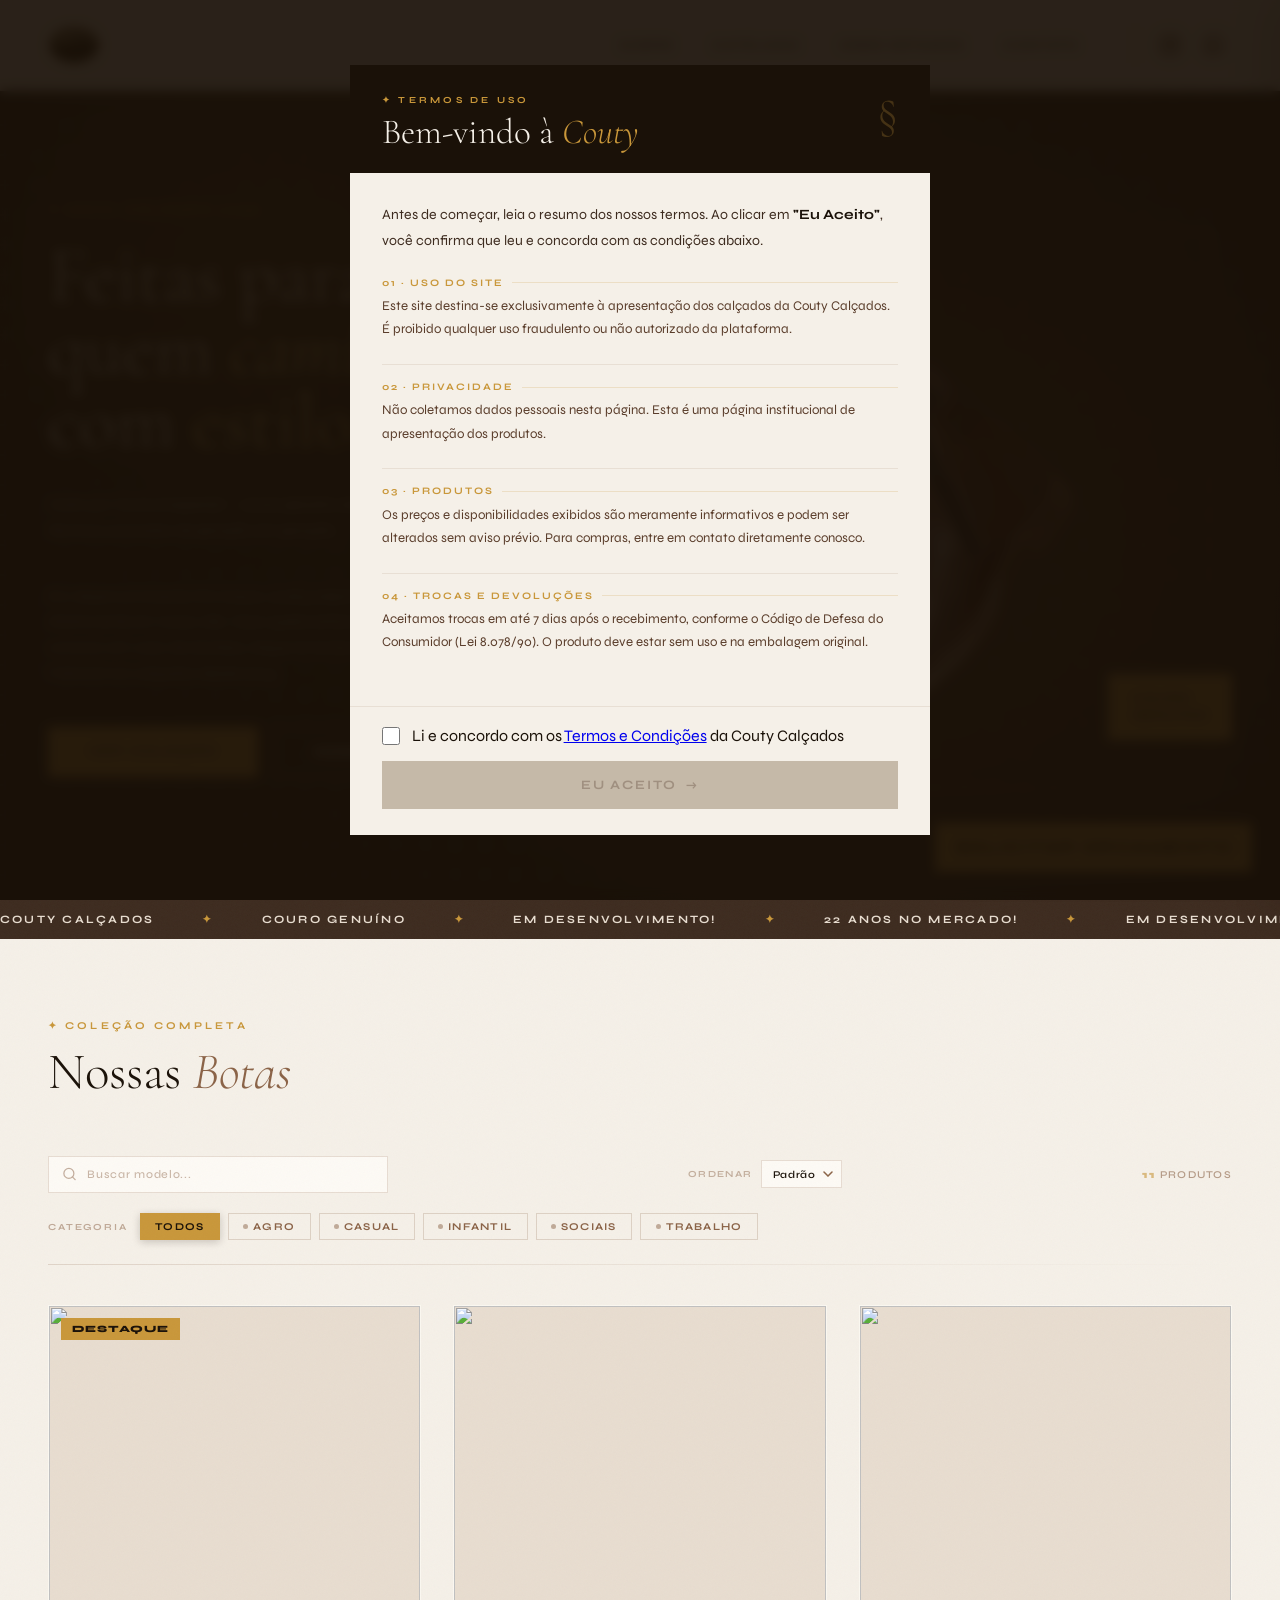
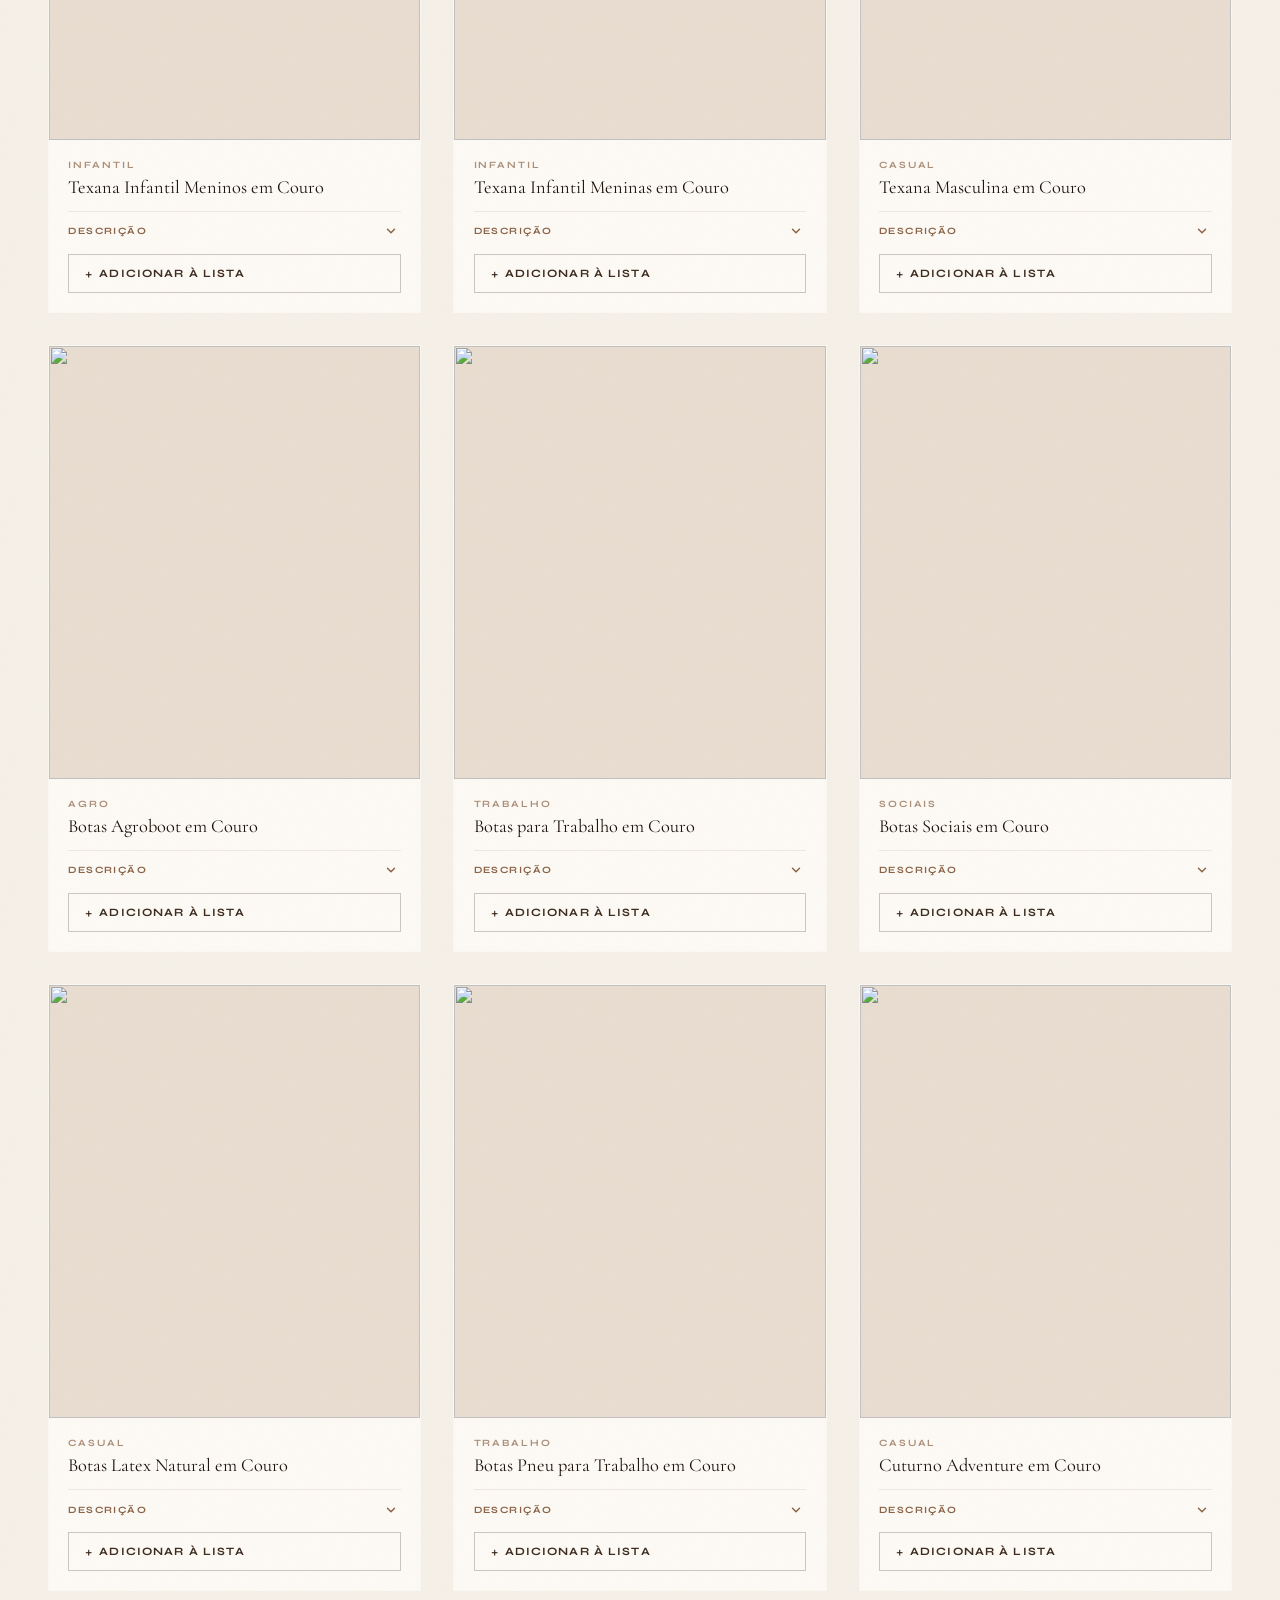
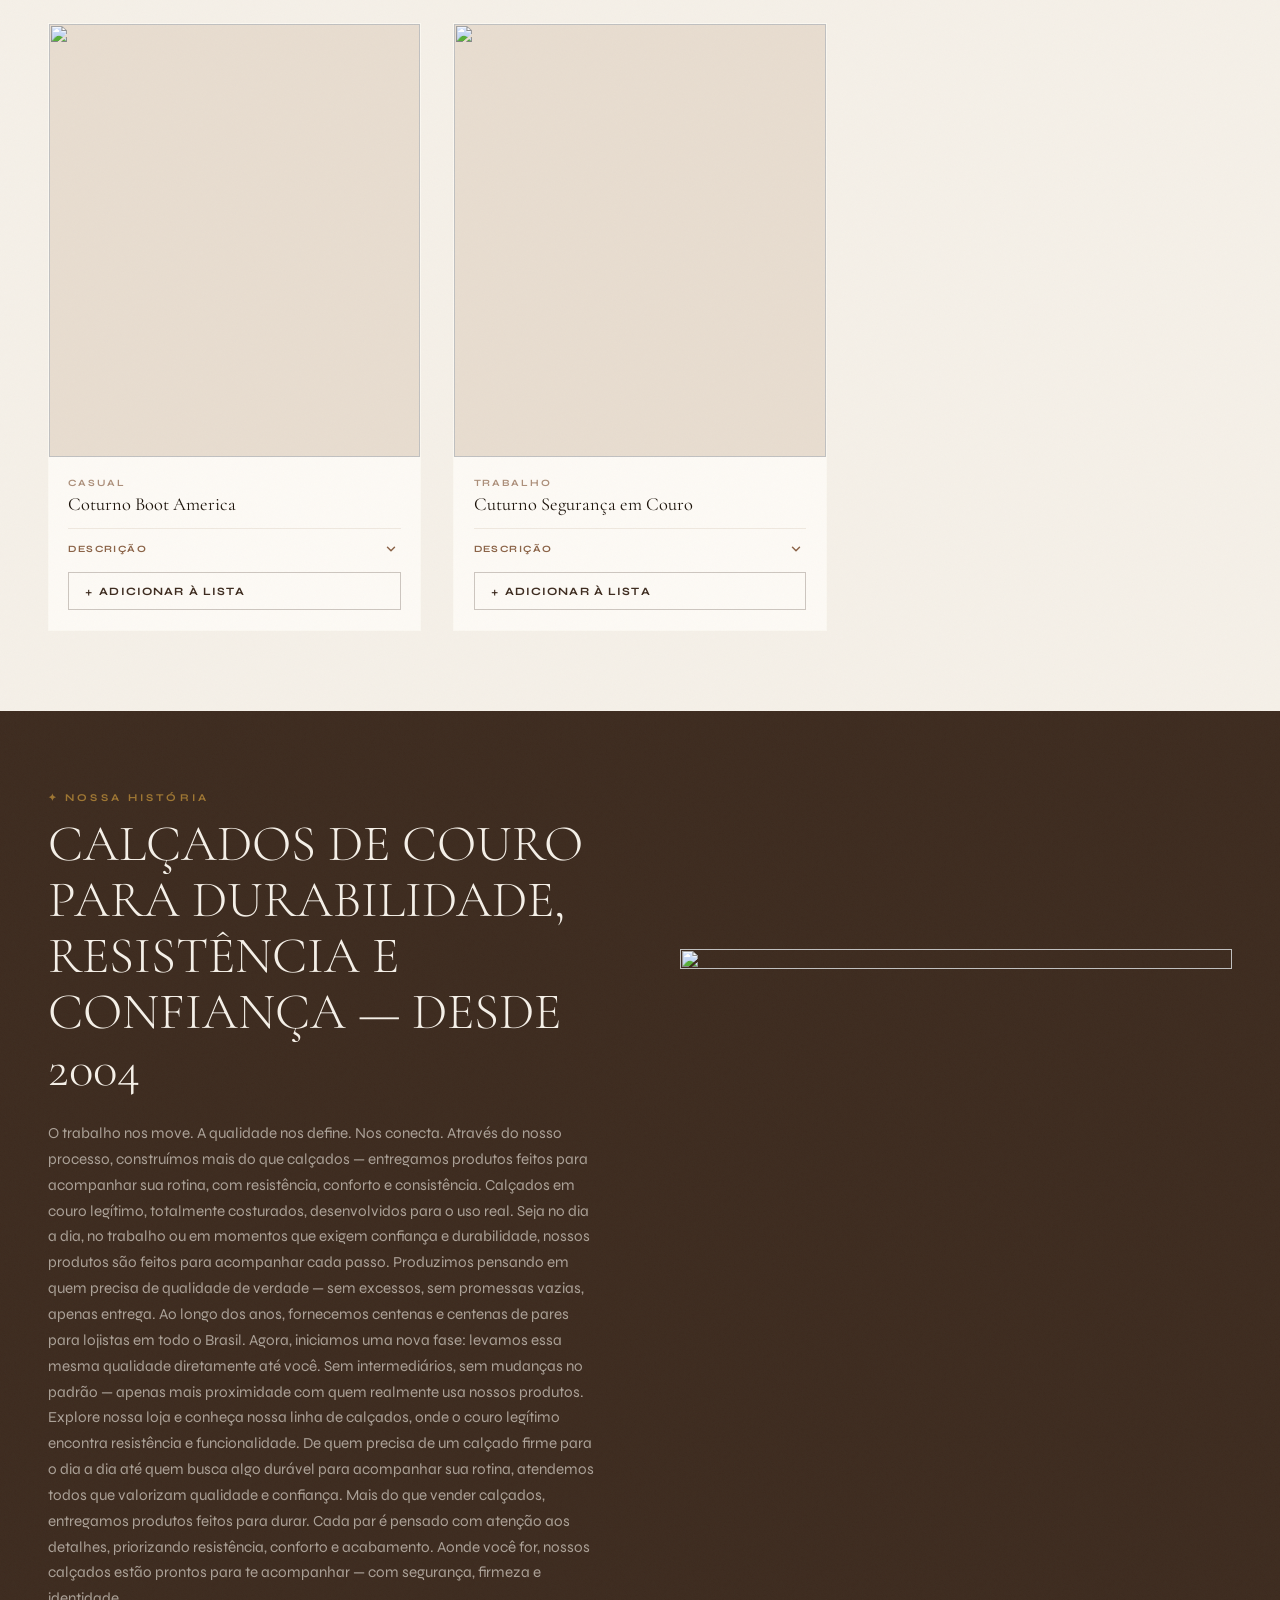
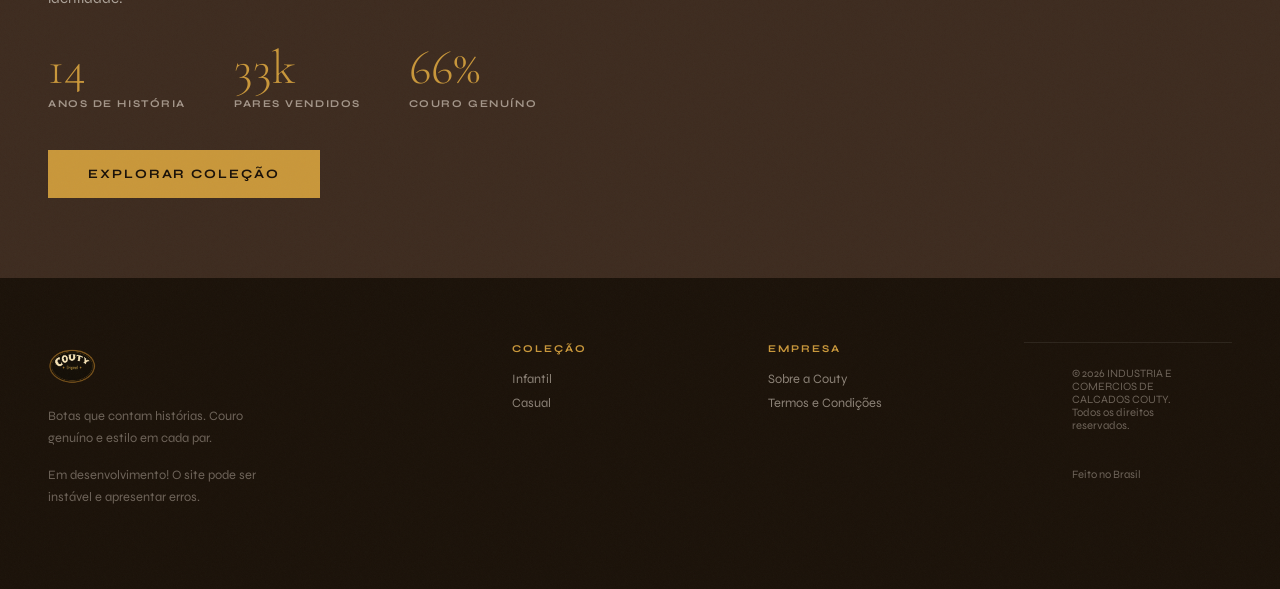
==== index.html @ 71e890f1 "Add files via upload" ====
<!DOCTYPE html>
<html lang="pt-BR">
<head>
  <meta charset="UTF-8">
  <meta name="viewport" content="width=device-width, initial-scale=1.0">
  <title>Couty — Botinas Brasileiras | Página Oficial</title>
  <meta name="description" content="Botas brasileiras de couro genuíno. Infantil, Casual e mais. Envio para todo o Brasil. Qualidade premium, estilo autêntico.">
  <meta name="keywords" content="botas, botas brasileiras, couro genuíno, botas infantil, botas casual, calçados, Couty">
  <meta name="author" content="Couty">
  <meta name="robots" content="index, follow">
  <link rel="canonical" href="https://couty.github.io/">
  <link rel="icon" type="image/png" href="icon-Photoroom.png">
  <link rel="shortcut icon" href="icon-Photoroom.png">
  <link rel="apple-touch-icon" href="icon-Photoroom.png">
  <!-- Open Graph -->
  <meta property="og:type" content="website">
  <meta property="og:title" content="Couty — Botas Brasileiras | Página Oficial">
  <meta property="og:description" content="Botas brasileiras de couro genuíno. Qualidade premium, estilo autêntico.">
  <meta property="og:url" content="https://couty.github.io/">
  <meta property="og:site_name" content="Couty">
  
  <!-- Twitter Card -->
  <meta name="twitter:card" content="summary_large_image">
  <meta name="twitter:title" content="Couty — Botas Brasileiras">
  
  <!-- Favicon -->
  <link rel="icon" type="image/x-icon" href="icon-Photoroom.png">
  <link rel="preconnect" href="https://fonts.googleapis.com">
  <link rel="preconnect" href="https://fonts.gstatic.com" crossorigin>
  <link href="https://fonts.googleapis.com/css2?family=Cormorant+Garamond:ital,wght@0,300;0,400;0,600;1,300;1,400&family=Syne:wght@400;600;700;800&display=swap" rel="stylesheet">
  <link rel="stylesheet" href="filtro.css">
  <link rel="stylesheet" href="antigravity.css">
  <style>
:root {
  --cream: #F5F0E8; --sand: #E8DDD0; --brown: #8B6347;
  --dark-brown: #3D2B1F; --near-black: #1A1108;
  --gold: #C9973A; --rust: #A0522D; --white: #FDFAF5;
  --shadow: rgba(61,43,31,0.15);
}
*, *::before, *::after { box-sizing: border-box; margin: 0; padding: 0; }
html { scroll-behavior: smooth; }
body { font-family: 'Syne', sans-serif; background: var(--cream); color: var(--near-black); overflow-x: hidden; }

/* LOADER */
#loader { position: fixed; inset: 0; background: var(--near-black); display: flex; align-items: center; justify-content: center; z-index: 9999; transition: opacity 0.6s ease; }
.logo-load { font-family: 'Cormorant Garamond', serif; font-size: 4rem; font-weight: 300; color: var(--cream); letter-spacing: 0.3em; animation: pulseLoad 1.5s ease-in-out infinite; }
@keyframes pulseLoad { 0%,100%{opacity:.3} 50%{opacity:1} }
#loader.hidden { opacity: 0; pointer-events: none; }

/* NAV */
nav { position: fixed; top: 0; left: 0; right: 0; z-index: 100; display: flex; align-items: center; justify-content: space-between; padding: 1.2rem 3rem; background: rgba(245,240,232,0.95); backdrop-filter: blur(12px); border-bottom: 1px solid rgba(139,99,71,0.15); transition: all 0.3s; }
nav.scrolled { padding: 0.8rem 3rem; box-shadow: 0 2px 20px var(--shadow); }
.nav-logo-img { height: 52px; width: auto; display: block; object-fit: contain; }
.nav-links { display: flex; gap: 2.5rem; align-items: center; }
.nav-links a { font-size: 0.75rem; font-weight: 600; letter-spacing: 0.15em; text-transform: uppercase; color: var(--dark-brown); text-decoration: none; transition: color 0.2s; }
.nav-links a:hover { color: var(--gold); }
.nav-social { display: flex; align-items: center; gap: 0.5rem; margin-left: 1rem; padding-left: 1rem; border-left: 1px solid rgba(139,99,71,0.2); }
.nav-social > a { color: var(--dark-brown); transition: color 0.2s, transform 0.2s; display: flex; align-items: center; justify-content: center; width: 36px; height: 36px; border-radius: 50%; background: rgba(139,99,71,0.08); }
.nav-social > a:hover { color: var(--gold); transform: translateY(-2px); background: rgba(201,151,58,0.15); }
.nav-social svg { width: 18px; height: 18px; fill: currentColor; }
.nav-toggle { display: none; }

/* HERO */
#hero { min-height: 100vh; display: flex; align-items: center; background: var(--near-black); position: relative; overflow: hidden; padding-top: 80px; }
.hero-bg { position: absolute; inset: 0; background: radial-gradient(ellipse 60% 70% at 70% 60%, rgba(139,99,71,0.3) 0%, transparent 70%), radial-gradient(ellipse 40% 50% at 20% 30%, rgba(201,151,58,0.15) 0%, transparent 60%); }
.hero-texture { position: absolute; inset: 0; opacity: 0.04; background-image: url("data:image/svg+xml,%3Csvg width='60' height='60' viewBox='0 0 60 60' xmlns='http://www.w3.org/2000/svg'%3E%3Cg fill='%23ffffff' fill-opacity='1'%3E%3Cpath d='M36 34v-4h-2v4h-4v2h4v4h2v-4h4v-2h-4zm0-30V0h-2v4h-4v2h4v4h2V6h4V4h-4zM6 34v-4H4v4H0v2h4v4h2v-4h4v-2H6zM6 4V0H4v4H0v2h4v4h2V6h4V4H6z'/%3E%3C/g%3E%3C/svg%3E"); }
.hero-content { position: relative; z-index: 1; max-width: 1400px; margin: 0 auto; padding: 0 3rem; display: grid; grid-template-columns: 1fr 1fr; gap: 4rem; align-items: center; width: 100%; }
.hero-tag { font-size: 0.7rem; font-weight: 700; letter-spacing: 0.3em; text-transform: uppercase; color: var(--gold); margin-bottom: 1.5rem; display: block; }
.hero-h1 { font-family: 'Cormorant Garamond', serif; font-size: clamp(3.5rem, 6vw, 7rem); font-weight: 300; line-height: 0.95; color: var(--cream); margin-bottom: 1.5rem; }
.hero-h1 em { font-style: italic; color: var(--gold); }
.hero-desc { font-size: 0.95rem; line-height: 1.7; color: rgba(245,240,232,0.6); max-width: 420px; margin-bottom: 2.5rem; }
.hero-btns { display: flex; gap: 1rem; flex-wrap: wrap; }
.btn-primary { background: var(--gold); color: var(--near-black); border: none; cursor: pointer; font-family: 'Syne', sans-serif; font-size: 0.8rem; font-weight: 700; letter-spacing: 0.15em; text-transform: uppercase; padding: 1rem 2.5rem; transition: all 0.3s; text-decoration: none; display: inline-block; }
.btn-primary:hover { background: var(--cream); transform: translateY(-2px); }
.btn-outline { background: transparent; color: var(--cream); border: 1px solid rgba(245,240,232,0.3); cursor: pointer; font-family: 'Syne', sans-serif; font-size: 0.8rem; font-weight: 700; letter-spacing: 0.15em; text-transform: uppercase; padding: 1rem 2.5rem; transition: all 0.3s; text-decoration: none; display: inline-block; }
.btn-outline:hover { border-color: var(--gold); color: var(--gold); }
.hero-visual { display: flex; justify-content: center; }
.hero-img-frame { position: relative; width: 480px; height: 560px; }
.hero-img-frame::before { content: ''; position: absolute; top: 20px; right: -20px; bottom: -20px; left: 20px; border: 1px solid rgba(201,151,58,0.3); }
.hero-img-frame img { width: 100%; height: 100%; object-fit: cover; position: relative; z-index: 1; }
.hero-badge { position: absolute; bottom: 30px; right: -40px; z-index: 2; background: var(--gold); padding: 1rem 1.5rem; font-size: 0.75rem; font-weight: 700; letter-spacing: 0.1em; color: var(--near-black); text-transform: uppercase; line-height: 1.4; }

/* MARQUEE */
.marquee-wrap { background: var(--dark-brown); padding: 0.8rem 0; overflow: hidden; }
.marquee-track { display: flex; gap: 3rem; animation: marquee 25s linear infinite; white-space: nowrap; }
.marquee-track span { font-size: 0.7rem; font-weight: 700; letter-spacing: 0.2em; text-transform: uppercase; color: var(--sand); flex-shrink: 0; }
.marquee-track span.dot { color: var(--gold); }
@keyframes marquee { 0%{transform:translateX(0)} 100%{transform:translateX(-50%)} }

/* PRODUTOS */
#produtos { padding: 5rem 0; }
.container { max-width: 1400px; margin: 0 auto; padding: 0 3rem; }
.section-header { margin-bottom: 3.5rem; }
.section-tag { font-size: 0.65rem; font-weight: 700; letter-spacing: 0.3em; text-transform: uppercase; color: var(--gold); margin-bottom: 0.75rem; display: block; }
.section-title { font-family: 'Cormorant Garamond', serif; font-size: clamp(2rem, 4vw, 3.5rem); font-weight: 300; line-height: 1.1; color: var(--near-black); }
.section-title em { font-style: italic; color: var(--brown); }
.product-grid { display: grid; grid-template-columns: repeat(auto-fill, minmax(280px, 1fr)); gap: 2rem; }
.product-card { background: var(--white); overflow: hidden; }
.card-img { aspect-ratio: 3/3.5; overflow: hidden; background: var(--sand); position: relative; }
.card-img img { width: 100%; height: 100%; object-fit: cover; object-position: center; transition: transform 0.5s; display: block; }
.product-card:hover .card-img img { transform: scale(1.05); }
.card-badge { position: absolute; top: 12px; left: 12px; background: var(--gold); color: var(--near-black); font-size: 0.6rem; font-weight: 800; letter-spacing: 0.1em; text-transform: uppercase; padding: 0.3rem 0.7rem; z-index: 1; }
.card-body { padding: 1.2rem; }
.card-category { font-size: 0.6rem; font-weight: 700; letter-spacing: 0.2em; text-transform: uppercase; color: var(--brown); opacity: 0.7; margin-bottom: 0.3rem; }
.card-name { font-family: 'Cormorant Garamond', serif; font-size: 1.15rem; font-weight: 400; line-height: 1.2; color: var(--near-black); margin-bottom: 0.8rem; }
.card-price { display: flex; align-items: baseline; gap: 0.7rem; }
.price-now { font-size: 1.3rem; font-weight: 700; color: var(--near-black); }
.price-old { font-size: 0.85rem; color: var(--brown); opacity: 0.5; text-decoration: line-through; }
.card-toggle { display: flex; align-items: center; justify-content: space-between; cursor: pointer; padding: 0.6rem 0 0; border-top: 1px solid rgba(139,99,71,0.12); margin-top: 0.6rem; user-select: none; }
.card-toggle-label { font-size: 0.6rem; font-weight: 700; letter-spacing: 0.15em; text-transform: uppercase; color: var(--brown); }
.card-toggle-arrow { width: 20px; height: 20px; display: flex; align-items: center; justify-content: center; color: var(--brown); transition: transform 0.3s ease; flex-shrink: 0; }
.card-toggle-arrow svg { width: 14px; height: 14px; }
.card-desc { max-height: 0; overflow: hidden; transition: max-height 0.35s ease, opacity 0.3s ease, padding 0.3s ease; opacity: 0; padding-top: 0; }
.card-desc.open { max-height: 200px; opacity: 1; padding-top: 0.7rem; }
.card-desc p { font-size: 0.78rem; color: var(--near-black); opacity: 0.72; line-height: 1.6; margin: 0; }
.card-toggle.active .card-toggle-arrow { transform: rotate(180deg); }

/* BANNER / SOBRE */
.banner-section { background: var(--dark-brown); padding: 5rem 0; }
.banner-inner { max-width: 1400px; margin: 0 auto; padding: 0 3rem; display: grid; grid-template-columns: 1fr 1fr; gap: 5rem; align-items: center; }
.banner-title { font-family: 'Cormorant Garamond', serif; font-size: clamp(2.5rem,4vw,4rem); font-weight: 300; color: var(--cream); line-height: 1.1; margin-bottom: 1.5rem; }
.banner-title em { font-style: italic; color: var(--gold); }
.banner-desc { color: rgba(245,240,232,0.6); line-height: 1.7; margin-bottom: 2rem; font-size: 0.95rem; }
.banner-stats { display: flex; gap: 3rem; margin-bottom: 2.5rem; }
.stat-num { font-family: 'Cormorant Garamond', serif; font-size: 3rem; font-weight: 300; color: var(--gold); line-height: 1; }
.stat-label { font-size: 0.65rem; font-weight: 700; letter-spacing: 0.15em; text-transform: uppercase; color: var(--sand); opacity: 0.6; margin-top: 0.3rem; }
.banner-image img { width: 100%; aspect-ratio: 4/5; object-fit: cover; }

/* FOOTER */
footer { background: var(--near-black); color: var(--sand); padding: 4rem 0 2rem; }
.footer-grid { display: grid; grid-template-columns: 2fr 1fr 1fr 1fr; gap: 3rem; margin-bottom: 3rem; max-width: 1400px; margin-left: auto; margin-right: auto; padding: 0 3rem; }
.footer-logo-img { height: 48px; width: auto; display: block; object-fit: contain; filter: none; opacity: 1; }
.footer-desc { font-size: 0.8rem; line-height: 1.7; color: rgba(232,221,208,0.4); margin-top: 1rem; max-width: 240px; }
.footer-heading { font-size: 0.65rem; font-weight: 700; letter-spacing: 0.2em; text-transform: uppercase; color: var(--gold); margin-bottom: 1rem; }
footer a { display: block; font-size: 0.8rem; color: rgba(232,221,208,0.55); text-decoration: none; margin-bottom: 0.5rem; transition: color 0.2s; }
footer a:hover { color: var(--cream); }

/* ========== RESPONSIVO ========== */
@media (max-width: 1024px) {
  .hero-content { grid-template-columns: 1fr; gap: 3rem; text-align: center; padding: 0 1.5rem; }
  .hero-text { order: 2; }
  .hero-visual { order: 1; }
  .hero-img-frame { width: 100%; max-width: 400px; height: auto; aspect-ratio: 6/7; margin: 0 auto; }
  .hero-h1 { font-size: clamp(2.5rem, 5vw, 4rem); }
  .hero-desc { margin: 0 auto 2rem; }
  .hero-btns { justify-content: center; }
  .hero-badge { right: 10px; bottom: 10px; padding: 0.8rem 1rem; font-size: 0.65rem; }
  .banner-inner { grid-template-columns: 1fr; gap: 3rem; text-align: center; }
  .banner-stats { justify-content: center; }
  .footer-grid { grid-template-columns: 1fr 1fr; gap: 2rem; }
}

@media (max-width: 768px) {
  nav { padding: 0.8rem 1.2rem; }
  nav.scrolled { padding: 0.6rem 1.2rem; }
  /* Nav-links vira dropdown abaixo do nav */
  .nav-links {
    position: absolute;
    top: 100%;
    left: 0;
    right: 0;
    background: rgba(245,240,232,0.98);
    backdrop-filter: blur(12px);
    display: flex;
    flex-direction: column;
    padding: 0 1.5rem 1.5rem;
    gap: 0;
    z-index: 999;
    opacity: 0;
    pointer-events: none;
    transform: translateY(-10px);
    transition: opacity 0.3s ease, transform 0.3s ease;
    box-shadow: 0 8px 24px rgba(26,17,8,0.12);
    border-top: 1px solid rgba(139,99,71,0.1);
  }
  .nav-links.active {
    opacity: 1;
    pointer-events: all;
    transform: translateY(0);
  }
  .nav-links a {
    display: block;
    padding: 1rem 0;
    font-size: 0.85rem;
    font-weight: 700;
    letter-spacing: 0.15em;
    color: var(--dark-brown);
    border-bottom: 1px solid rgba(139,99,71,0.08);
    transition: color 0.2s, padding-left 0.2s;
  }
  .nav-links a:last-of-type {
    border-bottom: none;
  }
  .nav-links a:hover {
    color: var(--gold);
    padding-left: 8px;
  }
  .nav-social {
    display: flex;
    margin: 0.8rem 0 0;
    padding: 1rem 0 0;
    border-top: 1px solid rgba(139,99,71,0.1);
    gap: 0.8rem;
  }
  .nav-social > a {
    width: 44px;
    height: 44px;
    background: rgba(139,99,71,0.08);
  }
  .nav-social svg { width: 20px; height: 20px; }
  /* Hamburger */
  .nav-toggle {
    display: flex;
    flex-direction: column;
    justify-content: center;
    align-items: center;
    gap: 5px;
    width: 40px;
    height: 40px;
    cursor: pointer;
    background: none;
    border: none;
    z-index: 1000;
    position: relative;
    padding: 8px;
    flex-shrink: 0;
  }
  .nav-toggle span {
    display: block;
    width: 24px;
    height: 2px;
    background: var(--dark-brown);
    border-radius: 2px;
    transition: all 0.3s ease;
    transform-origin: center;
  }
  .nav-toggle.active span:nth-child(1) {
    transform: rotate(45deg) translate(5px, 5px);
  }
  .nav-toggle.active span:nth-child(2) {
    opacity: 0;
    transform: scaleX(0);
  }
  .nav-toggle.active span:nth-child(3) {
    transform: rotate(-45deg) translate(5px, -5px);
  }
  .container, .banner-inner, .footer-grid { padding: 0 1.5rem; }
  .section-title { font-size: 2rem; }
  .product-grid { grid-template-columns: repeat(auto-fill, minmax(160px, 1fr)); gap: 1rem; }
  .card-body { padding: 1rem; }
  .card-name { font-size: 1rem; }
  .price-now { font-size: 1.1rem; }
  .banner-stats { gap: 1.5rem; }
  .stat-num { font-size: 2rem; }
}

@media (max-width: 480px) {
  .hero-h1 { font-size: 2rem; }
  .hero-tag { font-size: 0.6rem; }
  .btn-primary, .btn-outline { padding: 0.8rem 1.5rem; font-size: 0.7rem; }
  .marquee-track span { font-size: 0.6rem; }
  #produtos, .banner-section { padding: 3rem 0; }
  .section-header { margin-bottom: 2rem; }
  .footer-grid { grid-template-columns: 1fr; text-align: center; }
  .footer-desc { margin: 1rem auto; }
  .nav-social { display: flex !important; }
  .nav-social > a { opacity: 1; visibility: visible; }
}
.footer-bottom { max-width: 1400px; margin: 0 auto; padding: 1.5rem 3rem 0; border-top: 1px solid rgba(255,255,255,0.08); display: flex; justify-content: space-between; font-size: 0.7rem; color: rgba(232,221,208,0.4); flex-wrap: wrap; gap: 0.5rem; }

/* TERMOS MODAL */
#termsOverlay { position: fixed; inset: 0; z-index: 10000; background: rgba(26,17,8,0.92); backdrop-filter: blur(6px); display: flex; align-items: center; justify-content: center; padding: 1rem; opacity: 0; transition: opacity 0.5s ease; pointer-events: none; }
#termsOverlay.visible { opacity: 1; pointer-events: all; }
#termsModal { background: #F5F0E8; max-width: 580px; width: 100%; max-height: 88vh; display: flex; flex-direction: column; transform: translateY(20px) scale(0.98); transition: transform 0.45s cubic-bezier(0.16,1,0.3,1); overflow: hidden; }
#termsOverlay.visible #termsModal { transform: translateY(0) scale(1); }
.tm-header { background: #1A1108; padding: 1.8rem 2rem 1.5rem; position: relative; flex-shrink: 0; }
.tm-tag { font-size: 0.58rem; font-weight: 700; letter-spacing: 0.35em; text-transform: uppercase; color: #C9973A; margin-bottom: 0.5rem; display: block; }
.tm-title { font-family: 'Cormorant Garamond', serif; font-size: clamp(1.6rem, 4vw, 2.2rem); font-weight: 300; color: #F5F0E8; line-height: 1; }
.tm-title em { font-style: italic; color: #C9973A; }
.tm-ornament { position: absolute; top: 1.5rem; right: 2rem; font-family: 'Cormorant Garamond', serif; font-size: 3rem; font-weight: 300; color: rgba(201,151,58,0.25); line-height: 1; pointer-events: none; }
.tm-body { overflow-y: auto; padding: 1.8rem 2rem; flex: 1; scrollbar-width: thin; scrollbar-color: #C9973A #E8DDD0; }
.tm-body::-webkit-scrollbar { width: 4px; }
.tm-body::-webkit-scrollbar-track { background: #E8DDD0; }
.tm-body::-webkit-scrollbar-thumb { background: #C9973A; }
.tm-intro { font-size: 0.88rem; line-height: 1.8; color: #3D2B1F; margin-bottom: 1.5rem; }
.tm-intro strong { color: #1A1108; }
.tm-section { margin-bottom: 1.4rem; }
.tm-section-title { font-size: 0.62rem; font-weight: 700; letter-spacing: 0.2em; text-transform: uppercase; color: #C9973A; margin-bottom: 0.4rem; display: flex; align-items: center; gap: 0.5rem; }
.tm-section-title::after { content: ''; flex: 1; height: 1px; background: rgba(201,151,58,0.2); }
.tm-section p { font-size: 0.83rem; line-height: 1.75; color: #5a3d2b; }
.tm-divider { border: none; border-top: 1px solid rgba(139,99,71,0.12); margin: 1rem 0; }
.tm-footer { padding: 1.2rem 2rem 1.6rem; background: #F5F0E8; border-top: 1px solid rgba(139,99,71,0.12); flex-shrink: 0; }
.tm-checkbox-row { display: flex; align-items: flex-start; gap: 0.75rem; margin-bottom: 1rem; cursor: pointer; }
.tm-checkbox-row input[type="checkbox"] { width: 1.1rem; height: 1.1rem; margin-top: 0.1rem; accent-color: #C9973A; cursor: pointer; flex-shrink: 0; }
.tm-checkbox-row label { font-size: 0.8rem; line-height: 1.6; color: #3D2B1F; cursor: pointer; }
.tm-checkbox-row label a { color: #C9973A; font-weight: 600; text-decoration: none; }
.tm-checkbox-row label a:hover { text-decoration: underline; }
#btnAccept { width: 100%; padding: 1rem; background: #1A1108; color: #F5F0E8; border: none; cursor: pointer; font-family: 'Syne', sans-serif; font-size: 0.8rem; font-weight: 700; letter-spacing: 0.15em; text-transform: uppercase; transition: background 0.25s, transform 0.15s; display: flex; align-items: center; justify-content: center; gap: 0.6rem; }
#btnAccept:hover:not(:disabled) { background: #C9973A; }
#btnAccept:active:not(:disabled) { transform: scale(0.99); }
#btnAccept:disabled { background: #c5b9a8; color: #a09080; cursor: not-allowed; }
.btn-arrow { transition: transform 0.2s; }
#btnAccept:hover:not(:disabled) .btn-arrow { transform: translateX(4px); }
.tm-read-link { display: block; text-align: center; margin-top: 0.75rem; font-size: 0.7rem; color: #8B6347; text-decoration: none; letter-spacing: 0.06em; transition: color 0.2s; }
.tm-read-link:hover { color: #C9973A; }

/* REVEAL */
.reveal { opacity: 0; transform: translateY(30px); transition: opacity 0.7s ease, transform 0.7s ease; }
.reveal.visible { opacity: 1; transform: translateY(0); }

/* RESPONSIVE */
@media (max-width: 768px) {
  nav { padding: 1rem 1.5rem; }
  .hero-content { grid-template-columns: 1fr; padding: 0 1.5rem; }
  .hero-visual { display: none; }
  .container { padding: 0 1.5rem; }
  .banner-inner { grid-template-columns: 1fr; padding: 0 1.5rem; }
  .banner-image { display: none; }
  .footer-grid { grid-template-columns: 1fr 1fr; padding: 0 1.5rem; }
  .footer-bottom { padding: 1.5rem 1.5rem 0; }
}
@media (max-width: 480px) {
  .footer-grid { grid-template-columns: 1fr; }
}
  </style>
</head>
<body class="ag-noise">

<div id="loader"><span class="logo-load">COUTY</span></div>

<!-- NAV -->
<nav id="navbar">
  <a href="/"><img src="icon-Photoroom.png" alt="Couty" class="nav-logo-img"></a>
  <!-- HAMBURGER MOBILE -->
  <button class="nav-toggle" id="navToggle" aria-label="Abrir menu" aria-expanded="false">
    <span></span>
    <span></span>
    <span></span>
  </button>
  <div class="nav-links">
    <a href="#sobre">Sobre</a>
    <a href="#produtos">Catálogo</a>
    <a href="historia.html">onde estamos</a>
    <a  href="contato.html">Contato</a>
    <div class="nav-social">
      <a href="https://www.instagram.com/coutycalcadosgxp/" target="_blank" aria-label="Instagram">
        <svg width="20" height="20" viewBox="0 0 24 24" fill="currentColor"><path d="M12 2.163c3.204 0 3.584.012 4.85.07 3.252.148 4.771 1.691 4.919 4.919.058 1.265.069 1.645.069 4.849 0 3.205-.012 3.584-.069 4.849-.149 3.225-1.664 4.771-4.919 4.919-1.266.058-1.644.07-4.85.07-3.204 0-3.584-.012-4.849-.07-3.26-.149-4.771-1.699-4.919-4.92-.058-1.265-.068-1.644-.068-4.849 0-3.204.013-3.583.068-4.849.149-3.227 1.664-4.771 4.919-4.919 1.266-.057 1.645-.069 4.849-.069zm0-2.163c-3.259 0-3.667.014-4.947.072-4.358.2-6.78 2.618-6.98 6.98-.059 1.281-.073 1.689-.073 4.948 0 3.259.014 3.668.072 4.948.2 4.358 2.618 6.78 6.98 6.98 1.281.058 1.689.072 4.948.072 3.259 0 3.668-.014 4.948-.072 4.354-.2 6.782-2.618 6.979-6.98.059-1.28.073-1.689.073-4.948 0-3.259-.014-3.667-.072-4.947-.196-4.354-2.617-6.78-6.979-6.98-1.281-.059-1.69-.073-4.949-.073zm0 5.838c-3.403 0-6.162 2.759-6.162 6.162s2.759 6.163 6.162 6.163 6.162-2.759 6.162-6.163c0-3.403-2.759-6.162-6.162-6.162zm0 10.162c-2.209 0-4-1.79-4-4 0-2.209 1.791-4 4-4s4 1.791 4 4c0 2.21-1.791 4-4 4zm6.406-11.845c-.796 0-1.441.645-1.441 1.44s.645 1.44 1.441 1.44c.795 0 1.439-.645 1.439-1.44s-.644-1.44-1.439-1.44z"/></svg>
      </a>
      <a href="https://wa.me/message/3S37XW2WO553N1" target="_blank" aria-label="WhatsApp">
        <svg width="20" height="20" viewBox="0 0 24 24" fill="currentColor"><path d="M17.472 14.382c-.297-.149-1.758-.867-2.03-.967-.273-.099-.471-.148-.669.15-.197.297-.767.966-.94 1.164-.173.199-.347.223-.644.075-.297-.15-1.255-.462-2.39-1.475-.883-.788-1.48-1.761-1.653-2.059-.173-.297-.018-.458.13-.606.134-.133.298-.347.446-.521.151-.172.2-.296.3-.492.099-.198.05-.371-.025-.52-.075-.149-.669-1.612-.916-2.207-.242-.579-.487-.5-.669-.51-.173-.008-.371-.01-.57-.01-.198 0-.52.074-.792.372-.272.297-1.04 1.016-1.04 2.479 0 1.462 1.065 2.875 1.213 3.074.149.198 2.096 3.2 5.077 4.487.709.306 1.262.489 1.694.625.712.227 1.36.195 1.871.118.571-.085 1.758-.719 2.006-1.413.248-.694.248-1.289.173-1.413-.074-.124-.232-.198-.57-.347m-5.421 7.403h-.004a9.87 9.87 0 01-5.031-1.378l-.361-.214-3.741.982.998-3.648-.235-.374a9.86 9.86 0 01-1.51-5.26c.001-5.45 4.436-9.884 9.888-9.884 2.64 0 5.122 1.03 6.988 2.898a9.825 9.825 0 012.893 6.994c-.003 5.45-4.437 9.884-9.885 9.884m8.413-18.297A11.815 11.815 0 0012.05 0C5.495 0 .16 5.335.157 11.892c0 2.096.547 4.142 1.588 5.945L.057 24l6.305-1.654a11.882 11.882 0 005.683 1.448h.005c6.554 0 11.89-5.335 11.893-11.893a11.821 11.821 0 00-3.48-8.413z"/></svg>
      </a>
    </div>
  </div>
</nav>

<!-- HERO -->
<section id="hero" class="ag-spotlight">
  <div class="hero-bg"></div>
  <div class="hero-texture"></div>
  <div class="hero-content">
    <div class="hero-text">
      <span class="hero-tag ag-reveal-left ag-delay-1">✦ Nova Coleção 2026</span>
      <h1 class="hero-h1 ag-reveal">Feitas para<br>quem <em class="ag-text-gradient">caminha</em><br>com <span data-ag-typewriter=["estilo.","força.","tradição.","elegância."] class="ag-text-gradient">estilo</span></h1>
       <p class="hero-desc ag-reveal ag-delay-2">Cada par Couty é especial — couro genuíno selecionado e técnicas passadas de geração em geração.</p>
       <p class="hero-desc ag-reveal ag-delay-3">Em desenvolvimento! Em breve, você poderá comprar diretamente em nosso site.
Caso queira entrar em contato conosco em caso de dúvidas, clique no ícone do WhatsApp.
Fabricamos calçados desde 2004.
      </p>
      <div class="hero-btns ag-reveal ag-delay-4">
        <a href="#produtos" class="btn-primary ag-magnetic ag-btn-shine">Ver Coleção</a>
        <a href="historia.html" target="_blank" class="btn-outline ag-magnetic">Nossa História</a>
      </div>
    </div>
    <div class="hero-visual">
      <div class="hero-img-frame ag-float-slow">
        <img src="[data-uri]" alt="Bota Couty">
        <div class="hero-badge">Couro<br>Genuíno</div>
      </div>
    </div>
  </div>
</section>

<!-- MARQUEE -->
<div class="marquee-wrap ag-reveal">
  <div class="marquee-track">
    <span>COUTY Calçados</span><span class="dot">✦</span><span>COURO GENUÍNO</span><span class="dot">✦</span><span>EM DESENVOLVIMENTO!</span><span class="dot">✦</span><span>22 anos no mercado!</span><span class="dot">✦</span><span>EM DESENVOLVIMENTO!</span><span class="dot">✦</span><span>Enviamos para todo Brasil</span><span class="dot">✦</span>
    <span>COUTY Calçados</span><span class="dot">✦</span><span>COURO GENUÍNO</span><span class="dot">✦</span><span>EM DESENVOLVIMENTO!</span><span class="dot">✦</span><span>PRONTA ENTREGA</span><span class="dot">✦</span><span> EM DESENVOLVIMENTO!</span><span class="dot">✦</span><span>Enviamos para todo Brasil</span><span class="dot">✦</span>
  </div>
</div>

<!-- PRODUTOS -->
<section id="produtos">
  <div class="container">
    <div class="section-header reveal">
      <span class="section-tag">✦ Coleção Completa</span>
      <h2 class="section-title">Nossas <em>Botas</em></h2>
    </div>


    <div class="product-grid" id="product-grid">

      <div class="product-card reveal ag-glass-light">
        <div class="card-img">
            <img src="https://images.unsplash.com/photo-1776086645573-68828336cd4d?">
          <span class="card-badge">Destaque</span>
        </div>
        <div class="card-body">
          <div class="card-category">Infantil</div>
          <div class="card-name">Texana Infantil Meninos em Couro</div>
          <div class="card-toggle" onclick="toggleDesc(this)">
            <span class="card-toggle-label">Descrição</span>
            <span class="card-toggle-arrow"><svg viewBox="0 0 24 24" fill="none" stroke="currentColor" stroke-width="2.5" stroke-linecap="round" stroke-linejoin="round"><polyline points="6 9 12 15 18 9"/></svg></span>
          </div>
          <div class="card-desc">
            <p>Texana infantil  em couro legítimo, ideal para meninos. Solado resistente, bico arredondado e costura reforçada para aguentar o dia a dia com estilo e conforto.</p>
          </div>
        </div>
      </div>

      <div class="product-card reveal ag-glass-light">
        <div class="card-img">
           <img src="https://images.unsplash.com/photo-1777034691541-5e9be7af92d7?">
        </div>
        <div class="card-body">
           <div class="card-category">Infantil</div>
          <div class="card-name">Texana Infantil Meninas em Couro</div>
          <div class="card-toggle" onclick="toggleDesc(this)">
            <span class="card-toggle-label">Descrição</span>
            <span class="card-toggle-arrow"><svg viewBox="0 0 24 24" fill="none" stroke="currentColor" stroke-width="2.5" stroke-linecap="round" stroke-linejoin="round"><polyline points="6 9 12 15 18 9"/></svg></span>
          </div>
          <div class="card-desc">
            <p>Texana infantil feminina em couro legítimo com acabamento delicado. Design especial para meninas, unindo charme e durabilidade em cada detalhe da fabricação </p>
          </div>
        </div>
      </div>

     <div class="product-card reveal ag-glass-light">
        <div class="card-img">
           <img src="https://images.unsplash.com/photo-1776085855217-6b743606036e?">
        </div>
        <div class="card-body">
           <div class="card-category">Casual</div>
          <div class="card-name">Texana Masculina em Couro</div>
          <div class="card-toggle" onclick="toggleDesc(this)">
            <span class="card-toggle-label">Descrição</span>
            <span class="card-toggle-arrow"><svg viewBox="0 0 24 24" fill="none" stroke="currentColor" stroke-width="2.5" stroke-linecap="round" stroke-linejoin="round"><polyline points="6 9 12 15 18 9"/></svg></span>
          </div>
          <div class="card-desc">
            <p>Texana masculina clássica em couro legítimo com solado de borracha de alta resistência. Perfeita para o uso casual, combina estilo country com conforto para o dia a dia.</p>
          </div>
        </div>
      </div>



   <div class="product-card reveal ag-glass-light">
        <div class="card-img">
           <img src="https://images.unsplash.com/photo-1777034691569-5b15ad0dffc3?">
        </div>
        <div class="card-body">
           <div class="card-category">Agro</div>
          <div class="card-name">Botas Agroboot em Couro</div>
          <div class="card-toggle" onclick="toggleDesc(this)">
            <span class="card-toggle-label">Descrição</span>
            <span class="card-toggle-arrow"><svg viewBox="0 0 24 24" fill="none" stroke="currentColor" stroke-width="2.5" stroke-linecap="round" stroke-linejoin="round"><polyline points="6 9 12 15 18 9"/></svg></span>
          </div>
          <div class="card-desc">
            <p>Bota agro desenvolvida para quem trabalha no campo. Couro legítimo de alta espessura, solado tratorado antiderrapante e cano alto para proteção nas atividades rurais mais exigentes.</p>
          </div>
        </div>
      </div>
   <div class="product-card reveal ag-glass-light">
        <div class="card-img">
           <img src="https://images.unsplash.com/photo-1777035200429-b34f103db6f5?">
        </div>
        <div class="card-body">
           <div class="card-category">Trabalho</div>
          <div class="card-name">Botas para Trabalho em Couro</div>
          <div class="card-toggle" onclick="toggleDesc(this)">
            <span class="card-toggle-label">Descrição</span>
            <span class="card-toggle-arrow"><svg viewBox="0 0 24 24" fill="none" stroke="currentColor" stroke-width="2.5" stroke-linecap="round" stroke-linejoin="round"><polyline points="6 9 12 15 18 9"/></svg></span>
          </div>
          <div class="card-desc">
            <p>Bota robusta para ambientes de trabalho exigentes. Couro legítimo reforçado, palmilha ergonômica e solado com amortecimento para proporcionar conforto em longas jornadas.</p>
          </div>
        </div>
      </div>
         <div class="product-card reveal ag-glass-light">
        <div class="card-img">
           <img src="https://images.unsplash.com/photo-1777038883224-0b5fde14c85b?">
        </div>
        <div class="card-body">
           <div class="card-category">Sociais</div>
          <div class="card-name">Botas Sociais em Couro</div>
          <div class="card-toggle" onclick="toggleDesc(this)">
            <span class="card-toggle-label">Descrição</span>
            <span class="card-toggle-arrow"><svg viewBox="0 0 24 24" fill="none" stroke="currentColor" stroke-width="2.5" stroke-linecap="round" stroke-linejoin="round"><polyline points="6 9 12 15 18 9"/></svg></span>
          </div>
          <div class="card-desc">
            <p>Bota social em couro fino com acabamento impecável. Design elegante e sofisticado para ocasiões especiais, com palmilha macia e solado de couro que traz leveza e classe ao visual.</p>
          </div>
        </div>
      </div>
               <div class="product-card reveal ag-glass-light">
        <div class="card-img">
           <img src="https://images.unsplash.com/photo-1777038883273-86dc3bcb976c?">
        </div>
        <div class="card-body">
           <div class="card-category">Casual</div>
          <div class="card-name">Botas Latex Natural em Couro</div>
          <div class="card-toggle" onclick="toggleDesc(this)">
            <span class="card-toggle-label">Descrição</span>
            <span class="card-toggle-arrow"><svg viewBox="0 0 24 24" fill="none" stroke="currentColor" stroke-width="2.5" stroke-linecap="round" stroke-linejoin="round"><polyline points="6 9 12 15 18 9"/></svg></span>
          </div>
          <div class="card-desc">
            <p>Bota casual com solado de látex natural de alta durabilidade. O couro legítimo confere estilo e resistência, enquanto o solado flexível proporciona conforto incomparável no uso diário.</p>
          </div>
        </div>
      </div>
                    <div class="product-card reveal ag-glass-light">
        <div class="card-img">
           <img src="https://images.unsplash.com/photo-1777038883214-d8e79b833bde?">
        </div>
        <div class="card-body">
           <div class="card-category">Trabalho</div>
          <div class="card-name">Botas Pneu para Trabalho em Couro</div>
          <div class="card-toggle" onclick="toggleDesc(this)">
            <span class="card-toggle-label">Descrição</span>
            <span class="card-toggle-arrow"><svg viewBox="0 0 24 24" fill="none" stroke="currentColor" stroke-width="2.5" stroke-linecap="round" stroke-linejoin="round"><polyline points="6 9 12 15 18 9"/></svg></span>
          </div>
          <div class="card-desc">
            <p>Bota com solado de pneu vulcanizado para máxima resistência. Indicada para trabalhos pesados e terrenos irregulares, com couro espesso e costura dupla que garante durabilidade excepcional.</p>
          </div>
        </div>
      </div>
                          <div class="product-card reveal ag-glass-light">
        <div class="card-img">
           <img src="https://images.unsplash.com/photo-1777038883306-7946c0049577?">
        </div>
        <div class="card-body">
           <div class="card-category">Casual</div>
          <div class="card-name">Cuturno Adventure em Couro</div>
          <div class="card-toggle" onclick="toggleDesc(this)">
            <span class="card-toggle-label">Descrição</span>
            <span class="card-toggle-arrow"><svg viewBox="0 0 24 24" fill="none" stroke="currentColor" stroke-width="2.5" stroke-linecap="round" stroke-linejoin="round"><polyline points="6 9 12 15 18 9"/></svg></span>
          </div>
          <div class="card-desc">
            <p>Cuturno adventure em couro legítimo com design arrojado para quem vive a vida com intensidade. Solado antiderrapante, cano médio e construção robusta para trilhas urbanas ou rurais.</p>
          </div>
        </div>
      </div>
                            <div class="product-card reveal ag-glass-light" data-code="3215">
        <div class="card-img">
           <img src="https://images.unsplash.com/photo-1779974060276-cd519abc73a9?w=800&q=80">
        </div>
        <div class="card-body">
           <div class="card-category">Casual</div>
          <div class="card-name">Coturno Boot America</div>
          <div class="card-toggle" onclick="toggleDesc(this)">
            <span class="card-toggle-label">Descrição</span>
            <span class="card-toggle-arrow"><svg viewBox="0 0 24 24" fill="none" stroke="currentColor" stroke-width="2.5" stroke-linecap="round" stroke-linejoin="round"><polyline points="6 9 12 15 18 9"/></svg></span>
          </div>
          <div class="card-desc">
            <p>Coturno estilo America em couro legítimo com design marcante e acabamento premium. Cano médio estruturado, solado resistente e cadarço reforçado para um visual autêntico com conforto no dia a dia.</p>
          </div>
        </div>
      </div>

                            <div class="product-card reveal ag-glass-light">
        <div class="card-img">
           <img src="https://images.unsplash.com/photo-1777038883212-816db6400334?">
        </div>
        <div class="card-body">
           <div class="card-category">Trabalho</div>
          <div class="card-name">Cuturno Segurança em Couro</div>
          <div class="card-toggle" onclick="toggleDesc(this)">
            <span class="card-toggle-label">Descrição</span>
            <span class="card-toggle-arrow"><svg viewBox="0 0 24 24" fill="none" stroke="currentColor" stroke-width="2.5" stroke-linecap="round" stroke-linejoin="round"><polyline points="6 9 12 15 18 9"/></svg></span>
          </div>
          <div class="card-desc">
            <p>Cuturno de segurança com biqueira de proteção em couro legítimo. Atende às normas de segurança do trabalho, com solado isolante e cabedal resistente para ambientes industriais e de construção.</p>
          </div>
        </div>
      </div>


    </div>
  </div>
</section>

<!-- BANNER / SOBRE -->
<section id="sobre" class="banner-section">
  <div class="banner-inner">
    <div class="banner-text reveal">
      <span class="section-tag" style="color:rgba(201,151,58,0.7)">✦ Nossa História</span>
      <h2 class="banner-title">CALÇADOS DE COURO PARA DURABILIDADE, RESISTÊNCIA E CONFIANÇA — DESDE 2004</h2>
      <p class="banner-desc">
O trabalho nos move. A qualidade nos define. Nos conecta. Através do nosso processo, construímos mais do que calçados — entregamos produtos feitos para acompanhar sua rotina, com resistência, conforto e consistência.

Calçados em couro legítimo, totalmente costurados, desenvolvidos para o uso real. Seja no dia a dia, no trabalho ou em momentos que exigem confiança e durabilidade, nossos produtos são feitos para acompanhar cada passo. Produzimos pensando em quem precisa de qualidade de verdade — sem excessos, sem promessas vazias, apenas entrega.

Ao longo dos anos, fornecemos centenas e centenas de pares para lojistas em todo o Brasil. Agora, iniciamos uma nova fase: levamos essa mesma qualidade diretamente até você. Sem intermediários, sem mudanças no padrão — apenas mais proximidade com quem realmente usa nossos produtos.

Explore nossa loja e conheça nossa linha de calçados, onde o couro legítimo encontra resistência e funcionalidade. De quem precisa de um calçado firme para o dia a dia até quem busca algo durável para acompanhar sua rotina, atendemos todos que valorizam qualidade e confiança.

Mais do que vender calçados, entregamos produtos feitos para durar. Cada par é pensado com atenção aos detalhes, priorizando resistência, conforto e acabamento. Aonde você for, nossos calçados estão prontos para te acompanhar — com segurança, firmeza e identidade.</p>
      <div class="banner-stats">
        <div><div class="stat-num ag-counter" data-ag-counter="22">0</div><div class="stat-label">Anos de história</div></div>
        <div><div class="stat-num ag-counter" data-ag-counter="50" data-ag-suffix="k">0</div><div class="stat-label">Pares vendidos</div></div>
        <div><div class="stat-num ag-counter" data-ag-counter="100" data-ag-suffix="%">0</div><div class="stat-label">Couro genuíno</div></div>
      </div>
      <a href="#produtos" class="btn-primary">Explorar Coleção</a>
    </div>
    <div class="banner-image reveal ag-reveal-right ag-delay-2">
      <img src="https://images.unsplash.com/photo-1776085855217-6b743606036e?">
    </div>
  </div>
</section>

<!-- FOOTER -->
<footer class="ag-reveal">
  <div class="footer-grid">
    <div>
      <img src="icon-Photoroom.png" alt="Couty" class="footer-logo-img">
      <p class="footer-desc">Botas que contam histórias. Couro genuíno e estilo em cada par.</p>
      <p class="footer-desc">Em desenvolvimento! O site pode ser instável e apresentar erros.</p>
    </div>
    <div>
      <div class="footer-heading">Coleção</div>
      <a href="#produtos">Infantil</a>
      <a href="#produtos">Casual</a>
    </div>
    <div>
    <div>
      <div class="footer-heading">Empresa</div>
      <a href="#sobre">Sobre a Couty</a>
      <a href="termos.html">Termos e Condições</a>
    </div>
  </div>
  <div class="footer-bottom">
    <span>© 2026 INDUSTRIA E COMERCIOS DE CALCADOS COUTY. Todos os direitos reservados.</span>
    <span>Feito no Brasil</span>
  </div>
</footer>

<!-- TERMS MODAL -->
<div id="termsOverlay" role="dialog" aria-modal="true">
  <div id="termsModal">
    <div class="tm-header">
      <span class="tm-tag">✦ Termos de Uso</span>
      <h2 class="tm-title">Bem-vindo à <em>Couty</em></h2>
      <span class="tm-ornament">§</span>
    </div>
    <div class="tm-body">
      <p class="tm-intro">Antes de começar, leia o resumo dos nossos termos. Ao clicar em <strong>"Eu Aceito"</strong>, você confirma que leu e concorda com as condições abaixo.</p>
      <div class="tm-section">
        <div class="tm-section-title">01 · Uso do Site</div>
        <p>Este site destina-se exclusivamente à apresentação dos calçados da Couty Calçados. É proibido qualquer uso fraudulento ou não autorizado da plataforma.</p>
      </div>
      <hr class="tm-divider">
      <div class="tm-section">
        <div class="tm-section-title">02 · Privacidade</div>
        <p>Não coletamos dados pessoais nesta página. Esta é uma página institucional de apresentação dos produtos.</p>
      </div>
      <hr class="tm-divider">
      <div class="tm-section">
        <div class="tm-section-title">03 · Produtos</div>
        <p>Os preços e disponibilidades exibidos são meramente informativos e podem ser alterados sem aviso prévio. Para compras, entre em contato diretamente conosco.</p>
      </div>
      <hr class="tm-divider">
      <div class="tm-section">
        <div class="tm-section-title">04 · Trocas e Devoluções</div>
        <p>Aceitamos trocas em até 7 dias após o recebimento, conforme o Código de Defesa do Consumidor (Lei 8.078/90). O produto deve estar sem uso e na embalagem original.</p>
      </div>
    </div>
    <div class="tm-footer">
      <label class="tm-checkbox-row">
        <input type="checkbox" id="termsCheck" onchange="toggleAcceptBtn()">
        <span>Li e concordo com os <a href="#" onclick="return false">Termos e Condições</a> da Couty Calçados</span>
      </label>
      <button id="btnAccept" onclick="acceptTerms()" disabled>
        Eu Aceito <span class="btn-arrow">→</span>
      </button>
    </div>
  </div>
</div>

<script>
// Loader
setTimeout(() => document.getElementById('loader').classList.add('hidden'), 1200);

// Navbar scroll
window.addEventListener('scroll', () => {
  document.getElementById('navbar').classList.toggle('scrolled', window.scrollY > 60);
});

// Scroll reveal
const obs = new IntersectionObserver((entries) => {
  entries.forEach((e, i) => {
    if (e.isIntersecting) {
      setTimeout(() => e.target.classList.add('visible'), i * 100);
      obs.unobserve(e.target);
    }
  });
}, { threshold: 0.1 });
document.querySelectorAll('.reveal').forEach(el => obs.observe(el));

// Terms modal
(function() {
  if (localStorage.getItem('couty_terms_v1')) return;
  const overlay = document.getElementById('termsOverlay');
  document.body.style.overflow = 'hidden';
  setTimeout(() => overlay.classList.add('visible'), 1600);
})();

function toggleAcceptBtn() {
  document.getElementById('btnAccept').disabled = !document.getElementById('termsCheck').checked;
}

function acceptTerms() {
  if (!document.getElementById('termsCheck').checked) return;
  const overlay = document.getElementById('termsOverlay');
  const modal   = document.getElementById('termsModal');
  modal.style.transform = 'translateY(20px) scale(0.98)';
  overlay.style.opacity = '0';
  setTimeout(() => {
    overlay.style.display = 'none';
    document.body.style.overflow = '';
  }, 500);
  localStorage.setItem('couty_terms_v1', '1');
}

function toggleDesc(toggle) {
  const desc = toggle.nextElementSibling;
  const isOpen = desc.classList.contains('open');
  desc.classList.toggle('open', !isOpen);
  toggle.classList.toggle('active', !isOpen);
}

</script>


<script src="filtro.js"></script>
<script src="orcamento.js"></script>
<script src="antigravity.js" defer></script>

<!-- MOBILE MENU SCRIPT -->
<script>
(function() {
  const toggle = document.getElementById('navToggle');
  const menu = document.querySelector('.nav-links');
  if (!toggle || !menu) return;

  const links = menu.querySelectorAll('a');
  const body = document.body;

  function openMenu() {
    toggle.classList.add('active');
    menu.classList.add('active');
    toggle.setAttribute('aria-expanded', 'true');
    toggle.setAttribute('aria-label', 'Fechar menu');
    // body scroll livre
  }

  function closeMenu() {
    toggle.classList.remove('active');
    menu.classList.remove('active');
    toggle.setAttribute('aria-expanded', 'false');
    toggle.setAttribute('aria-label', 'Abrir menu');
    body.style.overflow = '';
  }

  toggle.addEventListener('click', function() {
    if (menu.classList.contains('active')) {
      closeMenu();
    } else {
      openMenu();
    }
  });

  // Fecha ao clicar em link
  links.forEach(function(link) {
    link.addEventListener('click', closeMenu);
  });

  // Fecha ao pressionar ESC
  document.addEventListener('keydown', function(e) {
    if (e.key === 'Escape' && menu.classList.contains('active')) {
      closeMenu();
    }
  });
})();
</script>
</body>
</html>
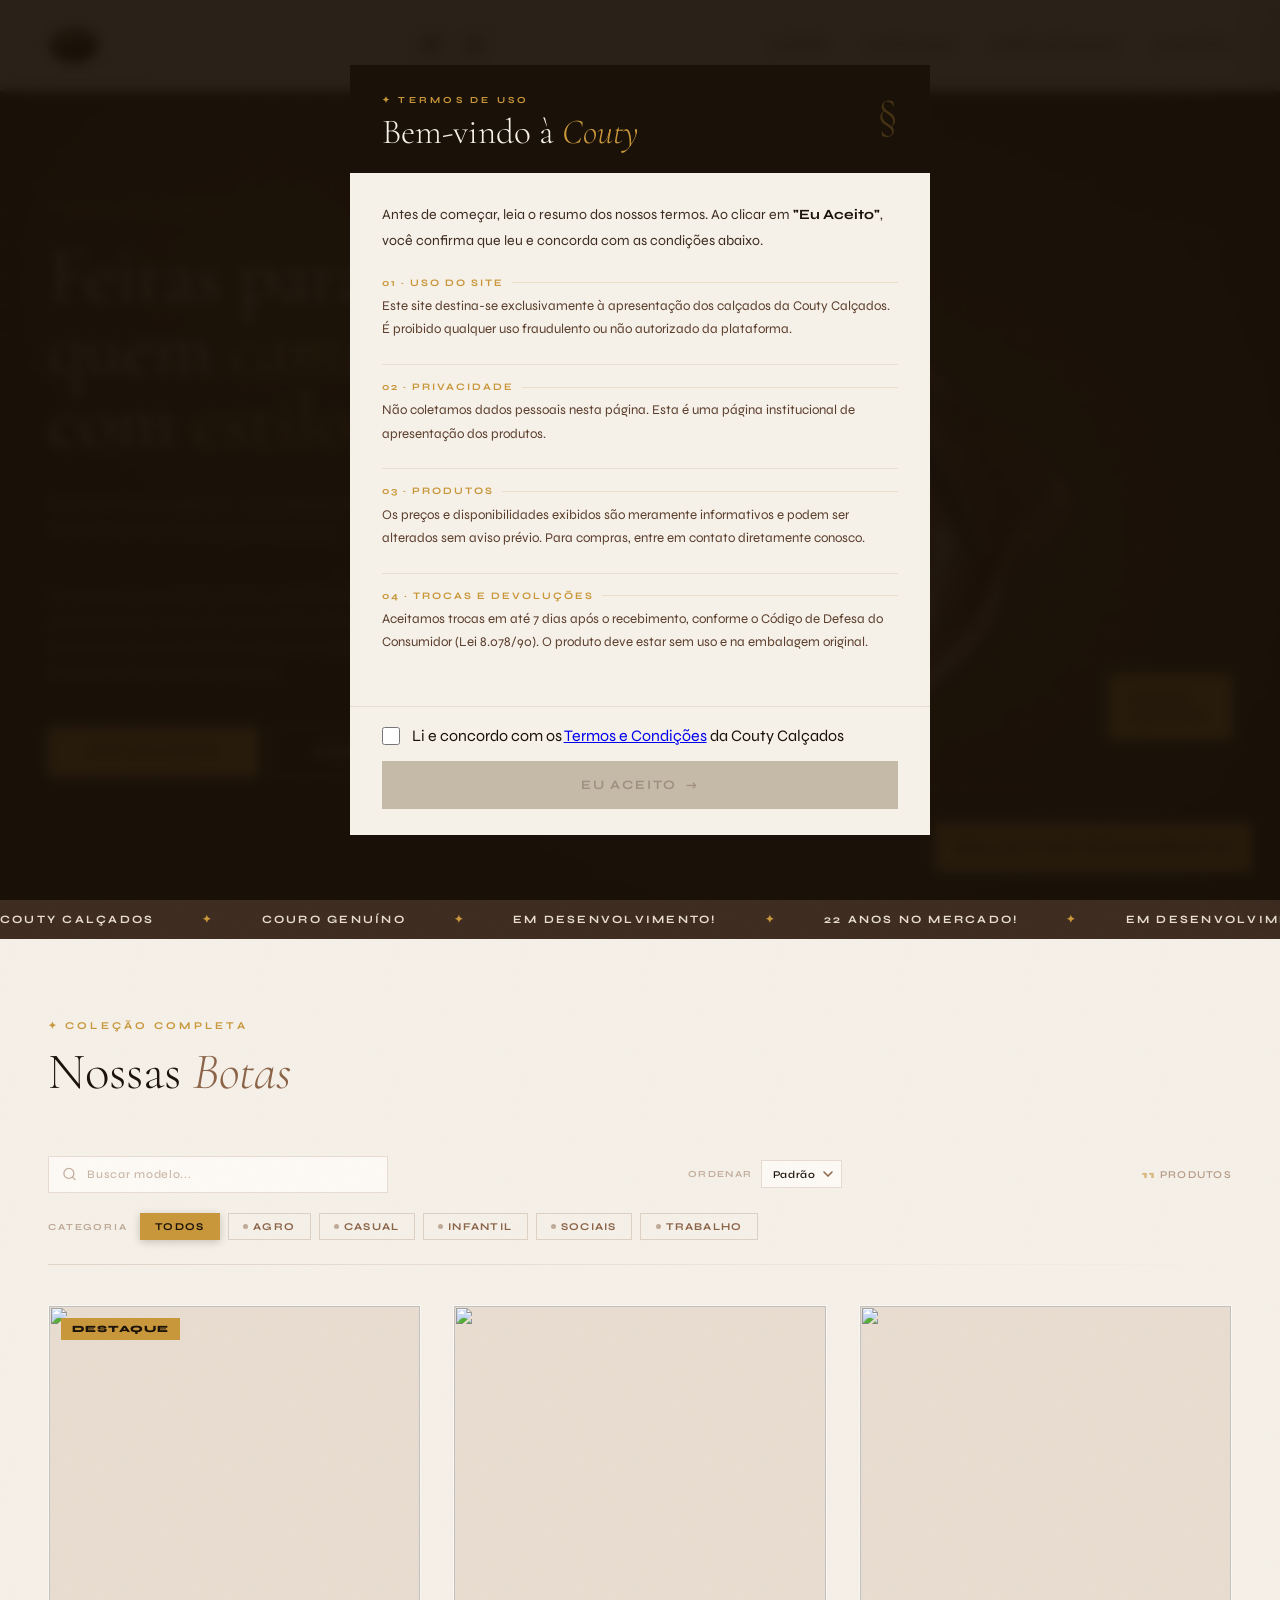
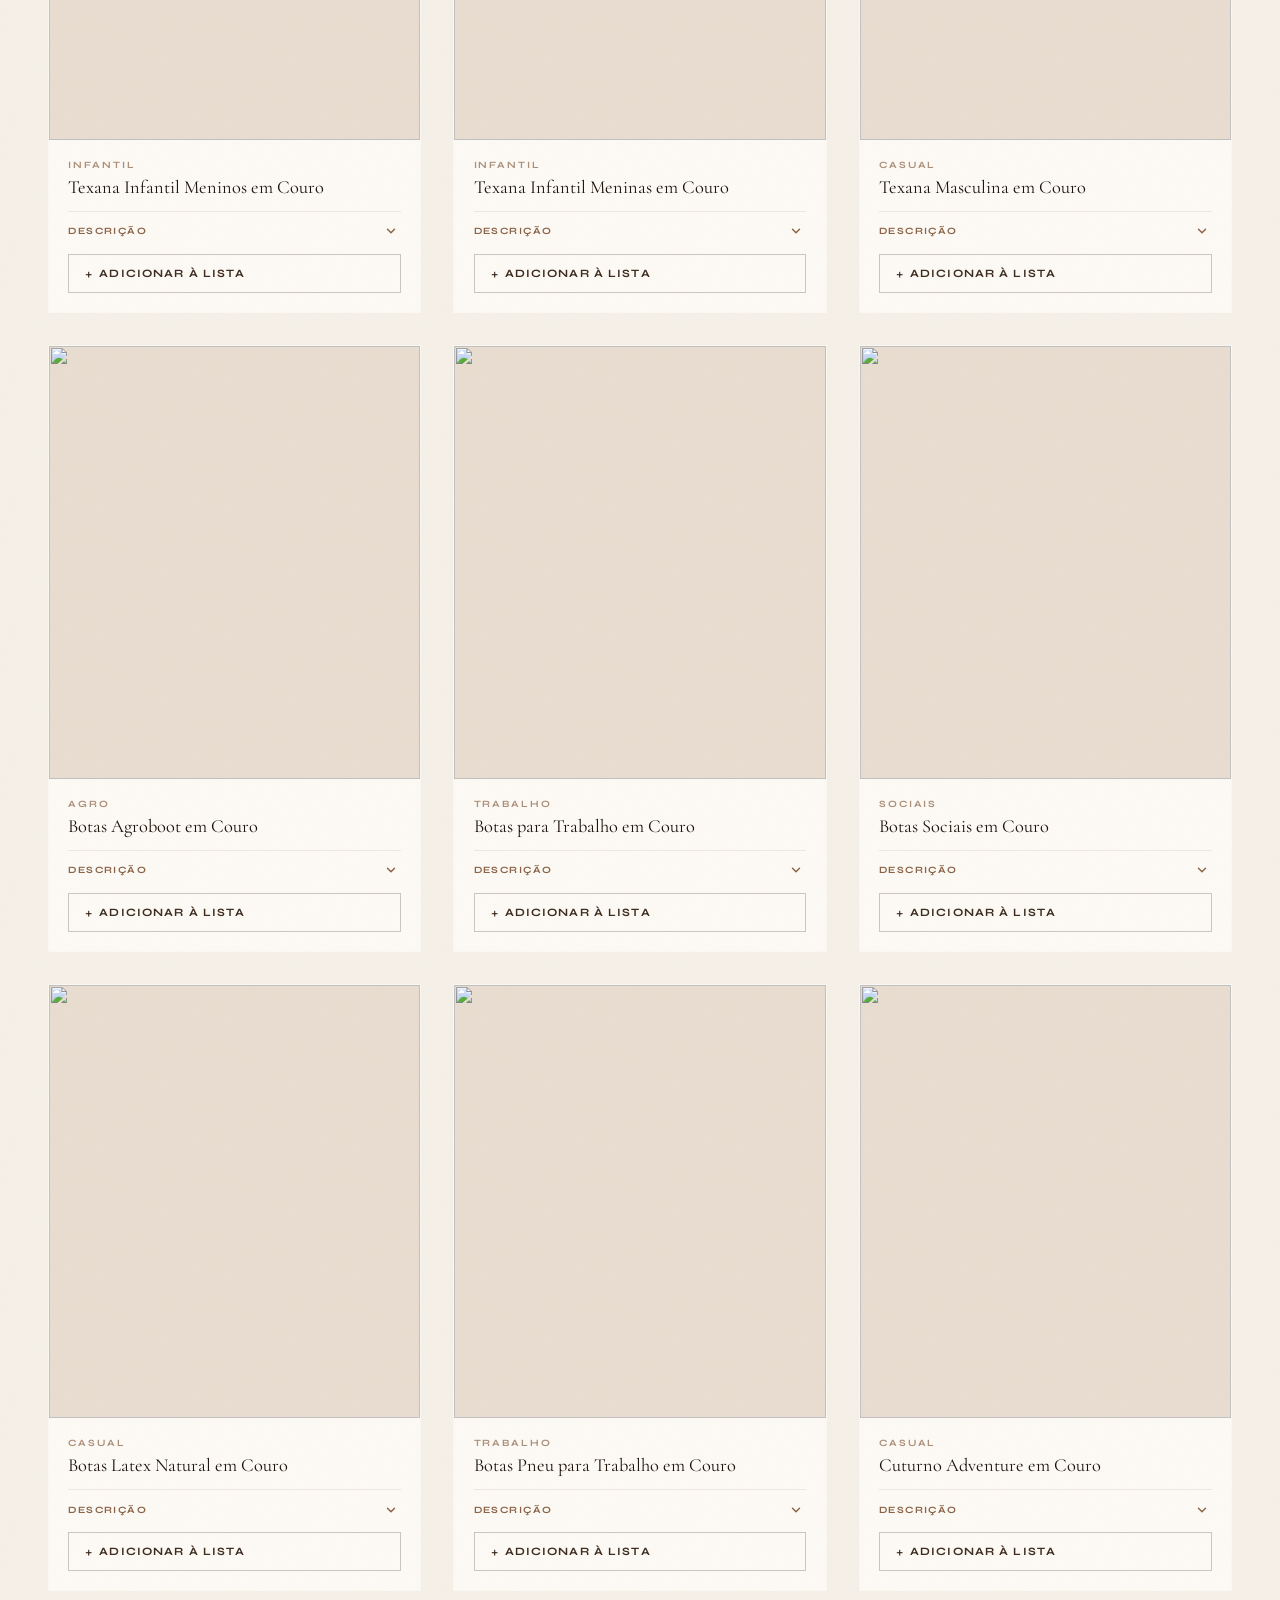
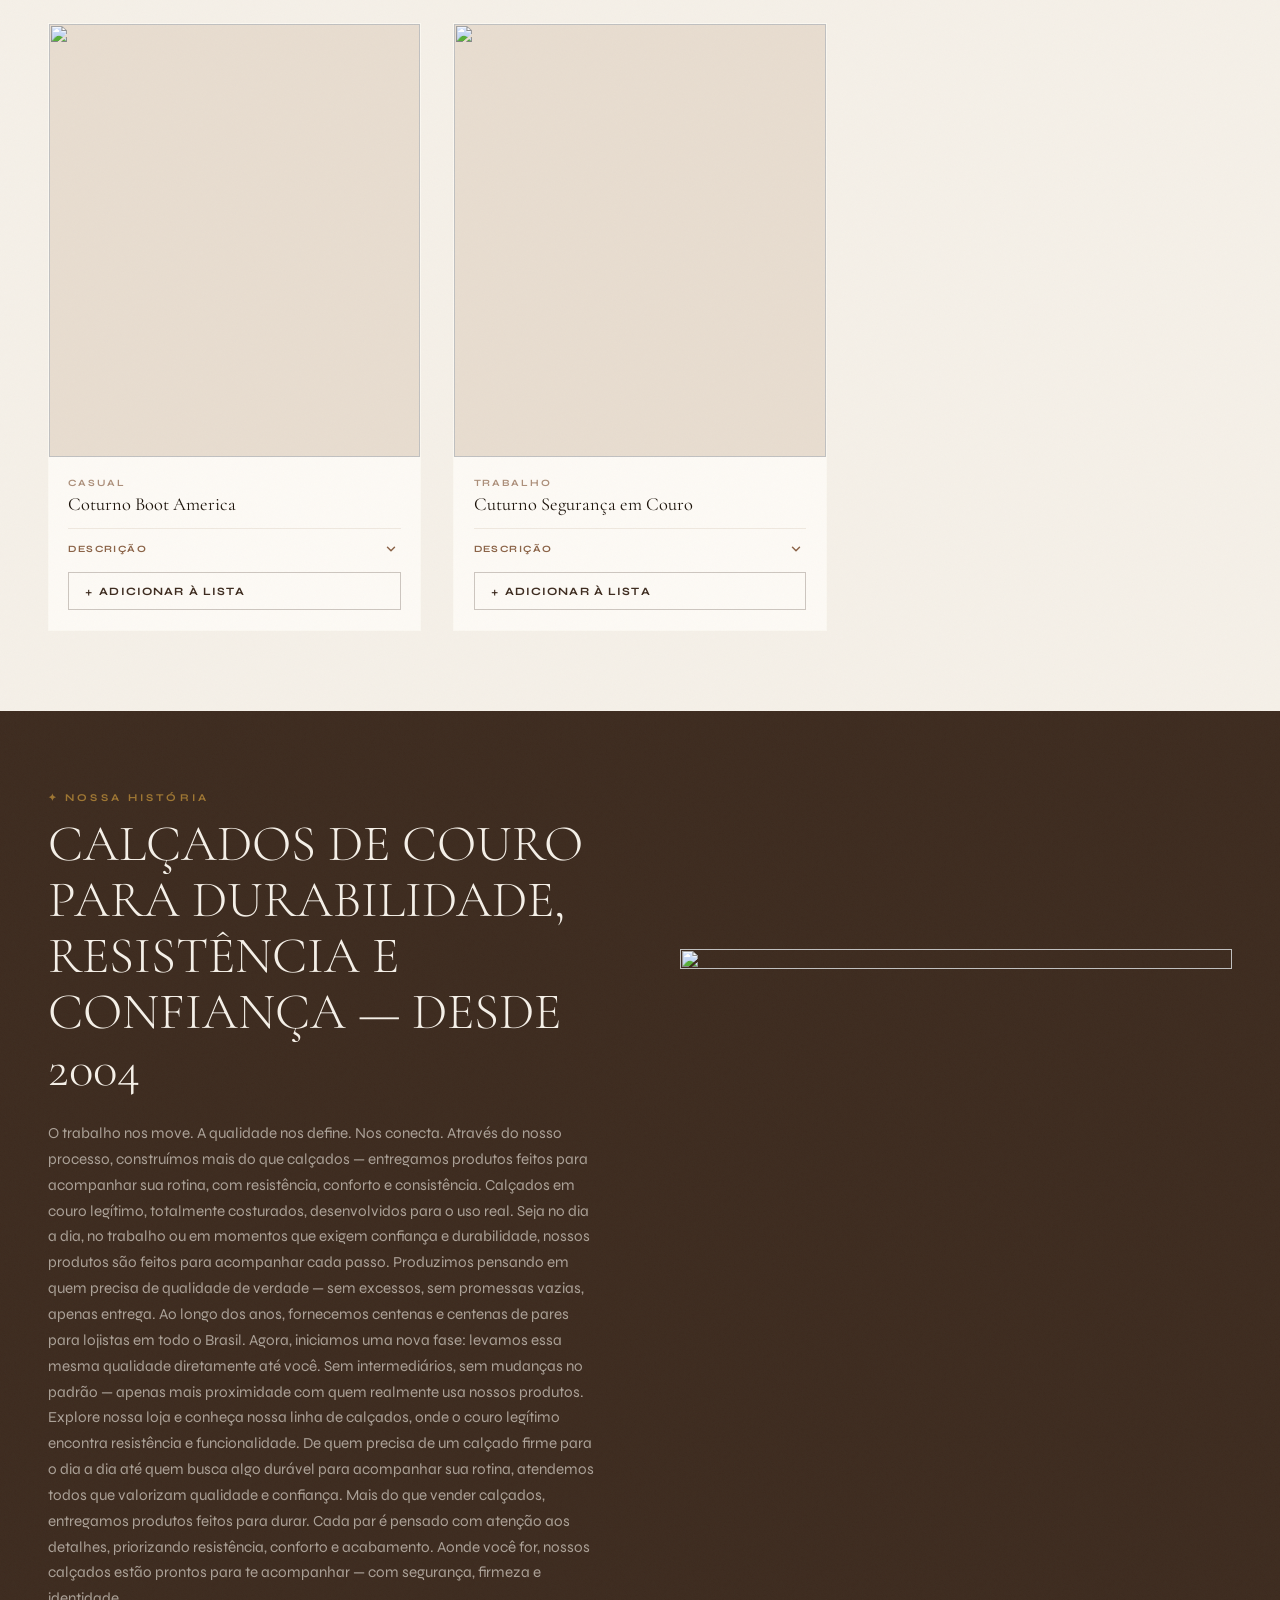
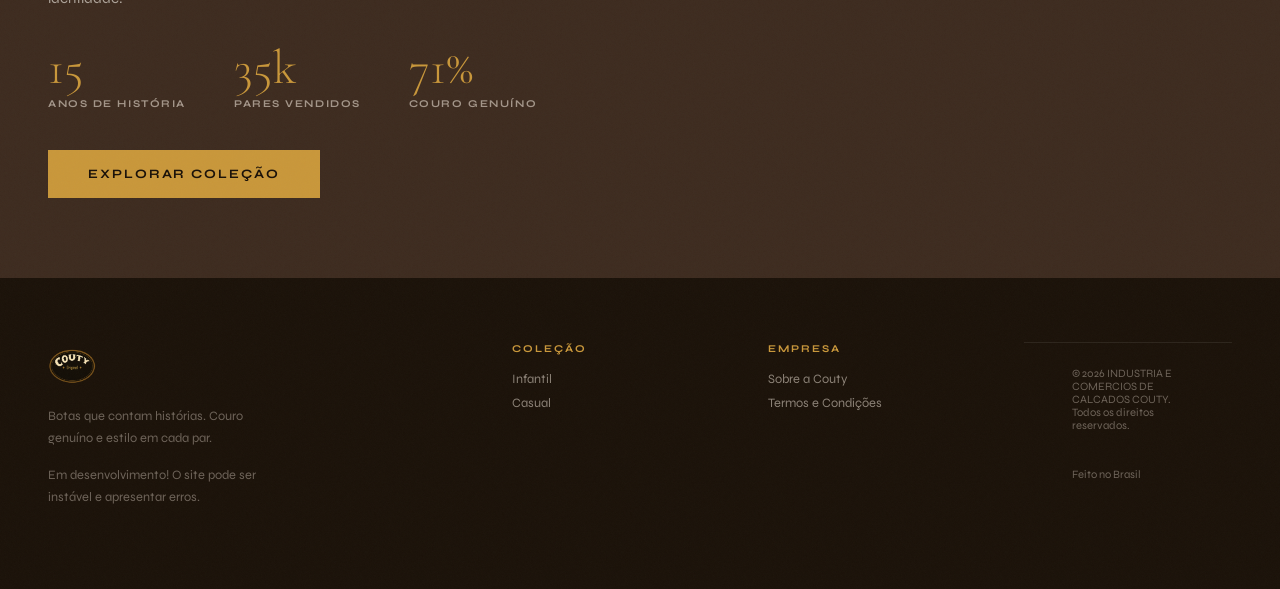
==== commit de0e675a: "Update index.html" ====
--- a/index.html
+++ b/index.html
@@ -197,18 +197,33 @@
   }
   .nav-social {
     display: flex;
-    margin: 0.8rem 0 0;
-    padding: 1rem 0 0;
-    border-top: 1px solid rgba(139,99,71,0.1);
-    gap: 0.8rem;
+    align-items: center;
+    gap: 0.3rem;
+    margin-left: auto;
+    padding-right: 0.5rem;
   }
   .nav-social > a {
-    width: 44px;
-    height: 44px;
+    width: 36px;
+    height: 36px;
+    display: flex;
+    align-items: center;
+    justify-content: center;
+    border-radius: 50%;
     background: rgba(139,99,71,0.08);
-  }
-  .nav-social svg { width: 20px; height: 20px; }
+    color: var(--dark-brown);
+    transition: color 0.2s, background 0.2s;
+  }
+  .nav-social > a:hover {
+    color: var(--gold);
+    background: rgba(201,151,58,0.15);
+  }
+  .nav-social svg { width: 18px; height: 18px; fill: currentColor; }
   /* Hamburger */
+  /* Ordem: Logo(1) -> nav-social(2) -> hamburger(3) */
+  nav { display: flex; align-items: center; }
+  .nav-social { order: 2; margin-left: auto; }
+  .nav-toggle { order: 3; }
+
   .nav-toggle {
     display: flex;
     flex-direction: column;
@@ -337,18 +352,21 @@
     <span></span>
     <span></span>
   </button>
-  <div class="nav-links">
-    <a href="#sobre">Sobre</a>
-    <a href="#produtos">Catálogo</a>
-    <a href="historia.html">onde estamos</a>
-    <a  href="contato.html">Contato</a>
-    <div class="nav-social">
+  <div class="nav-social">
       <a href="https://www.instagram.com/coutycalcadosgxp/" target="_blank" aria-label="Instagram">
         <svg width="20" height="20" viewBox="0 0 24 24" fill="currentColor"><path d="M12 2.163c3.204 0 3.584.012 4.85.07 3.252.148 4.771 1.691 4.919 4.919.058 1.265.069 1.645.069 4.849 0 3.205-.012 3.584-.069 4.849-.149 3.225-1.664 4.771-4.919 4.919-1.266.058-1.644.07-4.85.07-3.204 0-3.584-.012-4.849-.07-3.26-.149-4.771-1.699-4.919-4.92-.058-1.265-.068-1.644-.068-4.849 0-3.204.013-3.583.068-4.849.149-3.227 1.664-4.771 4.919-4.919 1.266-.057 1.645-.069 4.849-.069zm0-2.163c-3.259 0-3.667.014-4.947.072-4.358.2-6.78 2.618-6.98 6.98-.059 1.281-.073 1.689-.073 4.948 0 3.259.014 3.668.072 4.948.2 4.358 2.618 6.78 6.98 6.98 1.281.058 1.689.072 4.948.072 3.259 0 3.668-.014 4.948-.072 4.354-.2 6.782-2.618 6.979-6.98.059-1.28.073-1.689.073-4.948 0-3.259-.014-3.667-.072-4.947-.196-4.354-2.617-6.78-6.979-6.98-1.281-.059-1.69-.073-4.949-.073zm0 5.838c-3.403 0-6.162 2.759-6.162 6.162s2.759 6.163 6.162 6.163 6.162-2.759 6.162-6.163c0-3.403-2.759-6.162-6.162-6.162zm0 10.162c-2.209 0-4-1.79-4-4 0-2.209 1.791-4 4-4s4 1.791 4 4c0 2.21-1.791 4-4 4zm6.406-11.845c-.796 0-1.441.645-1.441 1.44s.645 1.44 1.441 1.44c.795 0 1.439-.645 1.439-1.44s-.644-1.44-1.439-1.44z"/></svg>
       </a>
       <a href="https://wa.me/message/3S37XW2WO553N1" target="_blank" aria-label="WhatsApp">
         <svg width="20" height="20" viewBox="0 0 24 24" fill="currentColor"><path d="M17.472 14.382c-.297-.149-1.758-.867-2.03-.967-.273-.099-.471-.148-.669.15-.197.297-.767.966-.94 1.164-.173.199-.347.223-.644.075-.297-.15-1.255-.462-2.39-1.475-.883-.788-1.48-1.761-1.653-2.059-.173-.297-.018-.458.13-.606.134-.133.298-.347.446-.521.151-.172.2-.296.3-.492.099-.198.05-.371-.025-.52-.075-.149-.669-1.612-.916-2.207-.242-.579-.487-.5-.669-.51-.173-.008-.371-.01-.57-.01-.198 0-.52.074-.792.372-.272.297-1.04 1.016-1.04 2.479 0 1.462 1.065 2.875 1.213 3.074.149.198 2.096 3.2 5.077 4.487.709.306 1.262.489 1.694.625.712.227 1.36.195 1.871.118.571-.085 1.758-.719 2.006-1.413.248-.694.248-1.289.173-1.413-.074-.124-.232-.198-.57-.347m-5.421 7.403h-.004a9.87 9.87 0 01-5.031-1.378l-.361-.214-3.741.982.998-3.648-.235-.374a9.86 9.86 0 01-1.51-5.26c.001-5.45 4.436-9.884 9.888-9.884 2.64 0 5.122 1.03 6.988 2.898a9.825 9.825 0 012.893 6.994c-.003 5.45-4.437 9.884-9.885 9.884m8.413-18.297A11.815 11.815 0 0012.05 0C5.495 0 .16 5.335.157 11.892c0 2.096.547 4.142 1.588 5.945L.057 24l6.305-1.654a11.882 11.882 0 005.683 1.448h.005c6.554 0 11.89-5.335 11.893-11.893a11.821 11.821 0 00-3.48-8.413z"/></svg>
       </a>
+    </div>
+
+  <div class="nav-links">
+    <a href="#sobre">Sobre</a>
+    <a href="#produtos">Catálogo</a>
+    <a href="historia.html">onde estamos</a>
+    <a  href="contato.html">Contato</a>
+
     </div>
   </div>
 </nav>
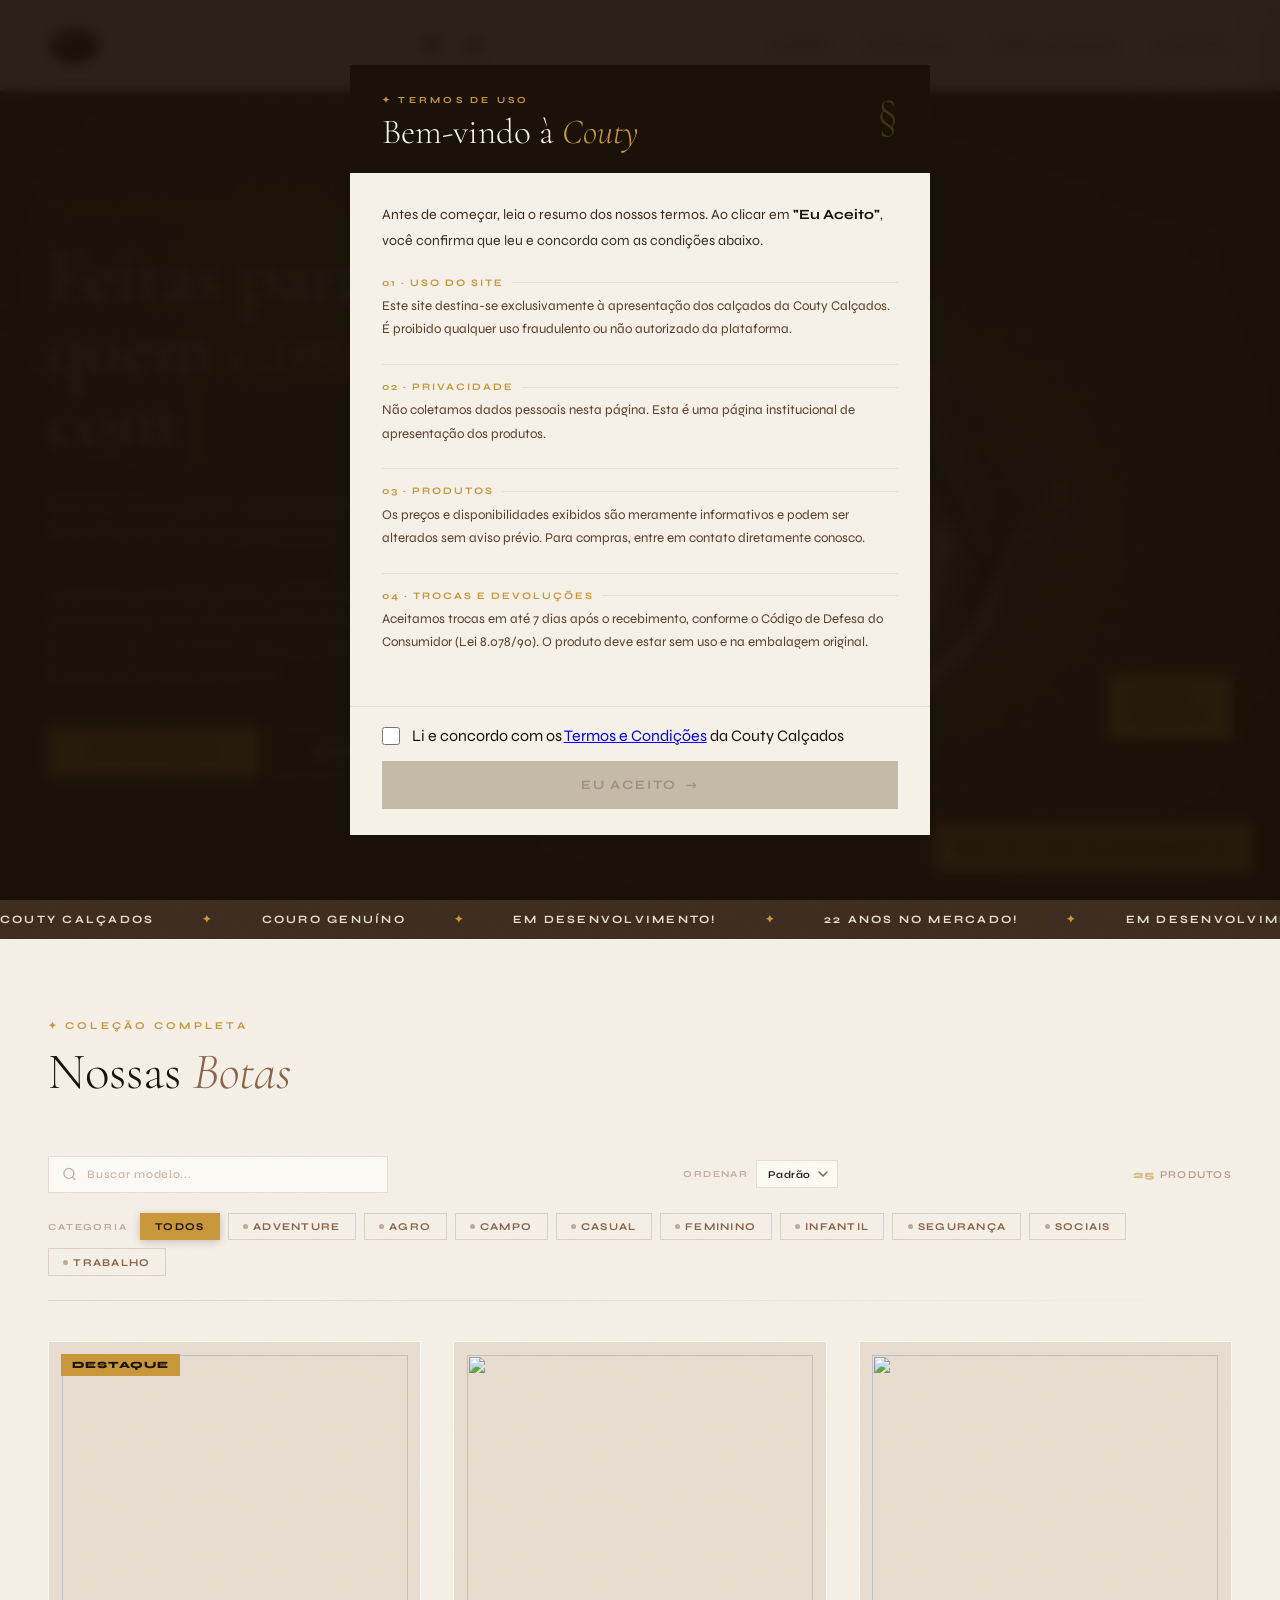
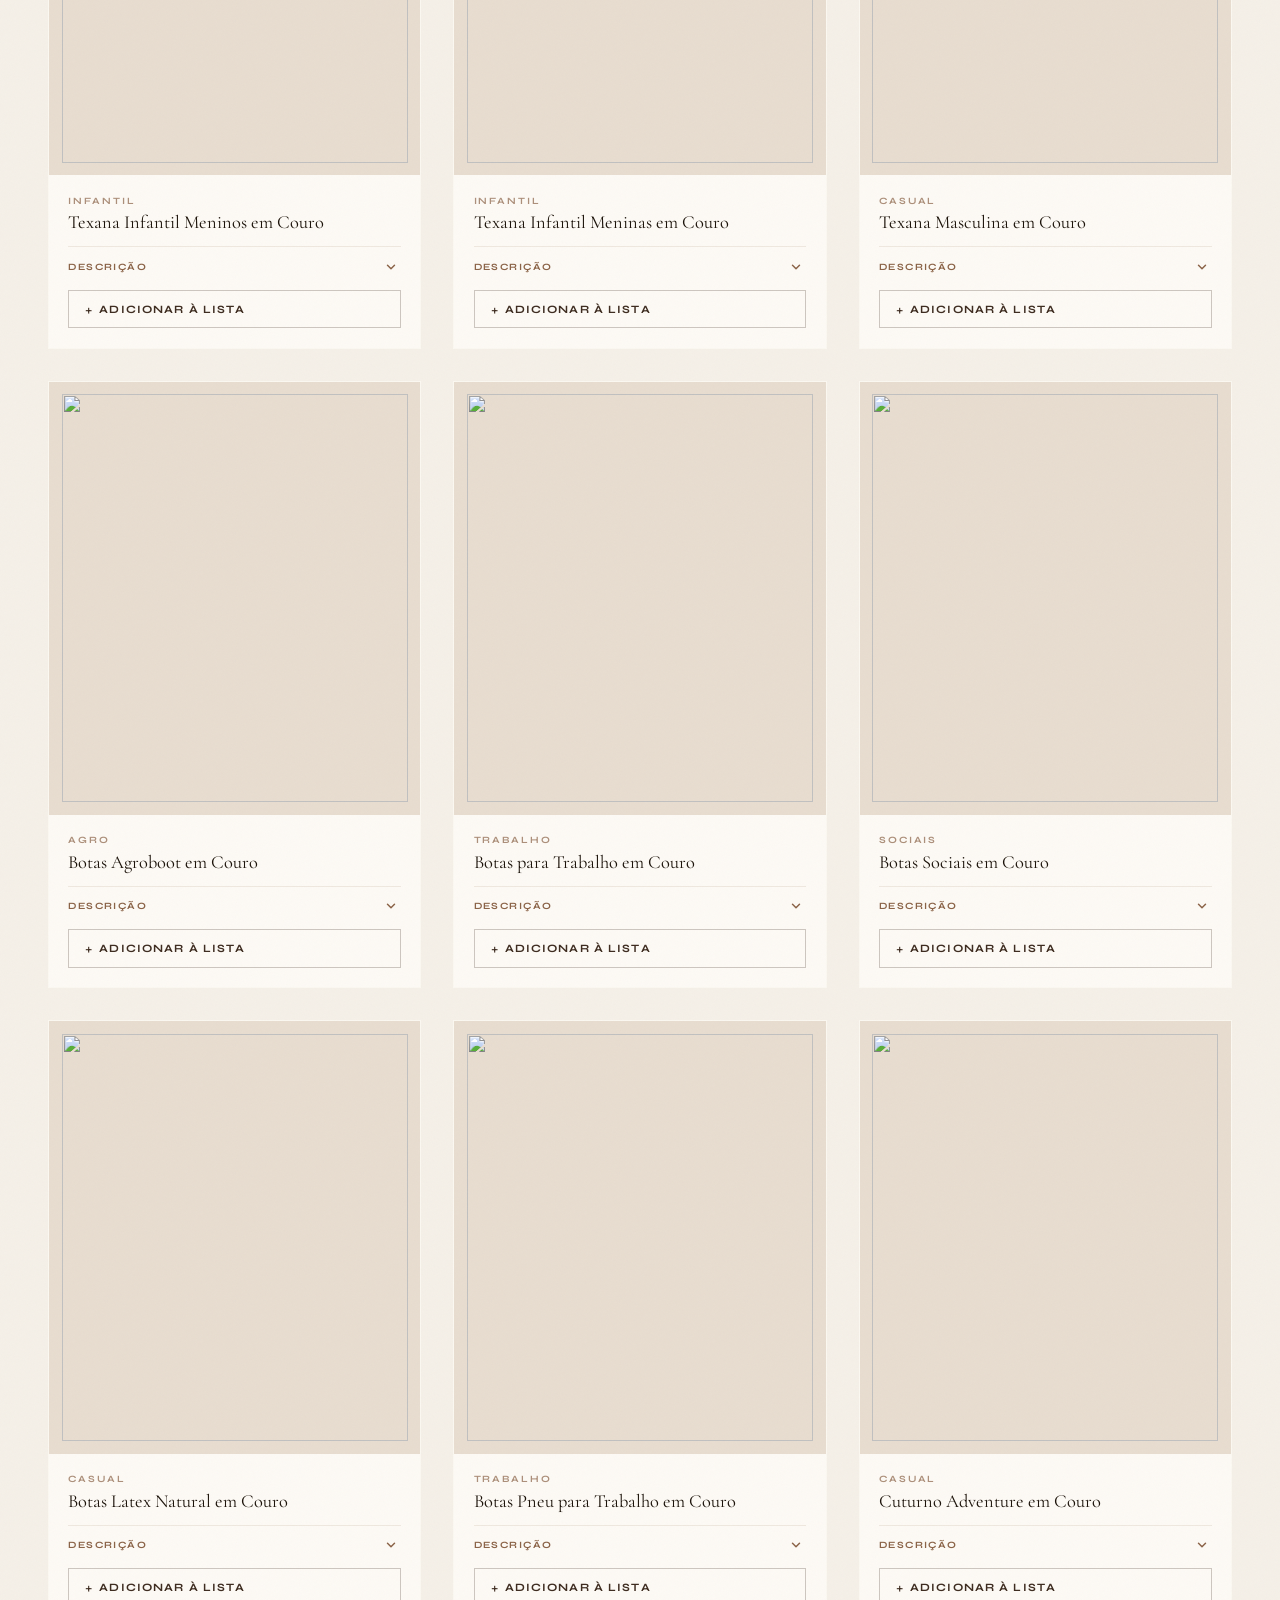
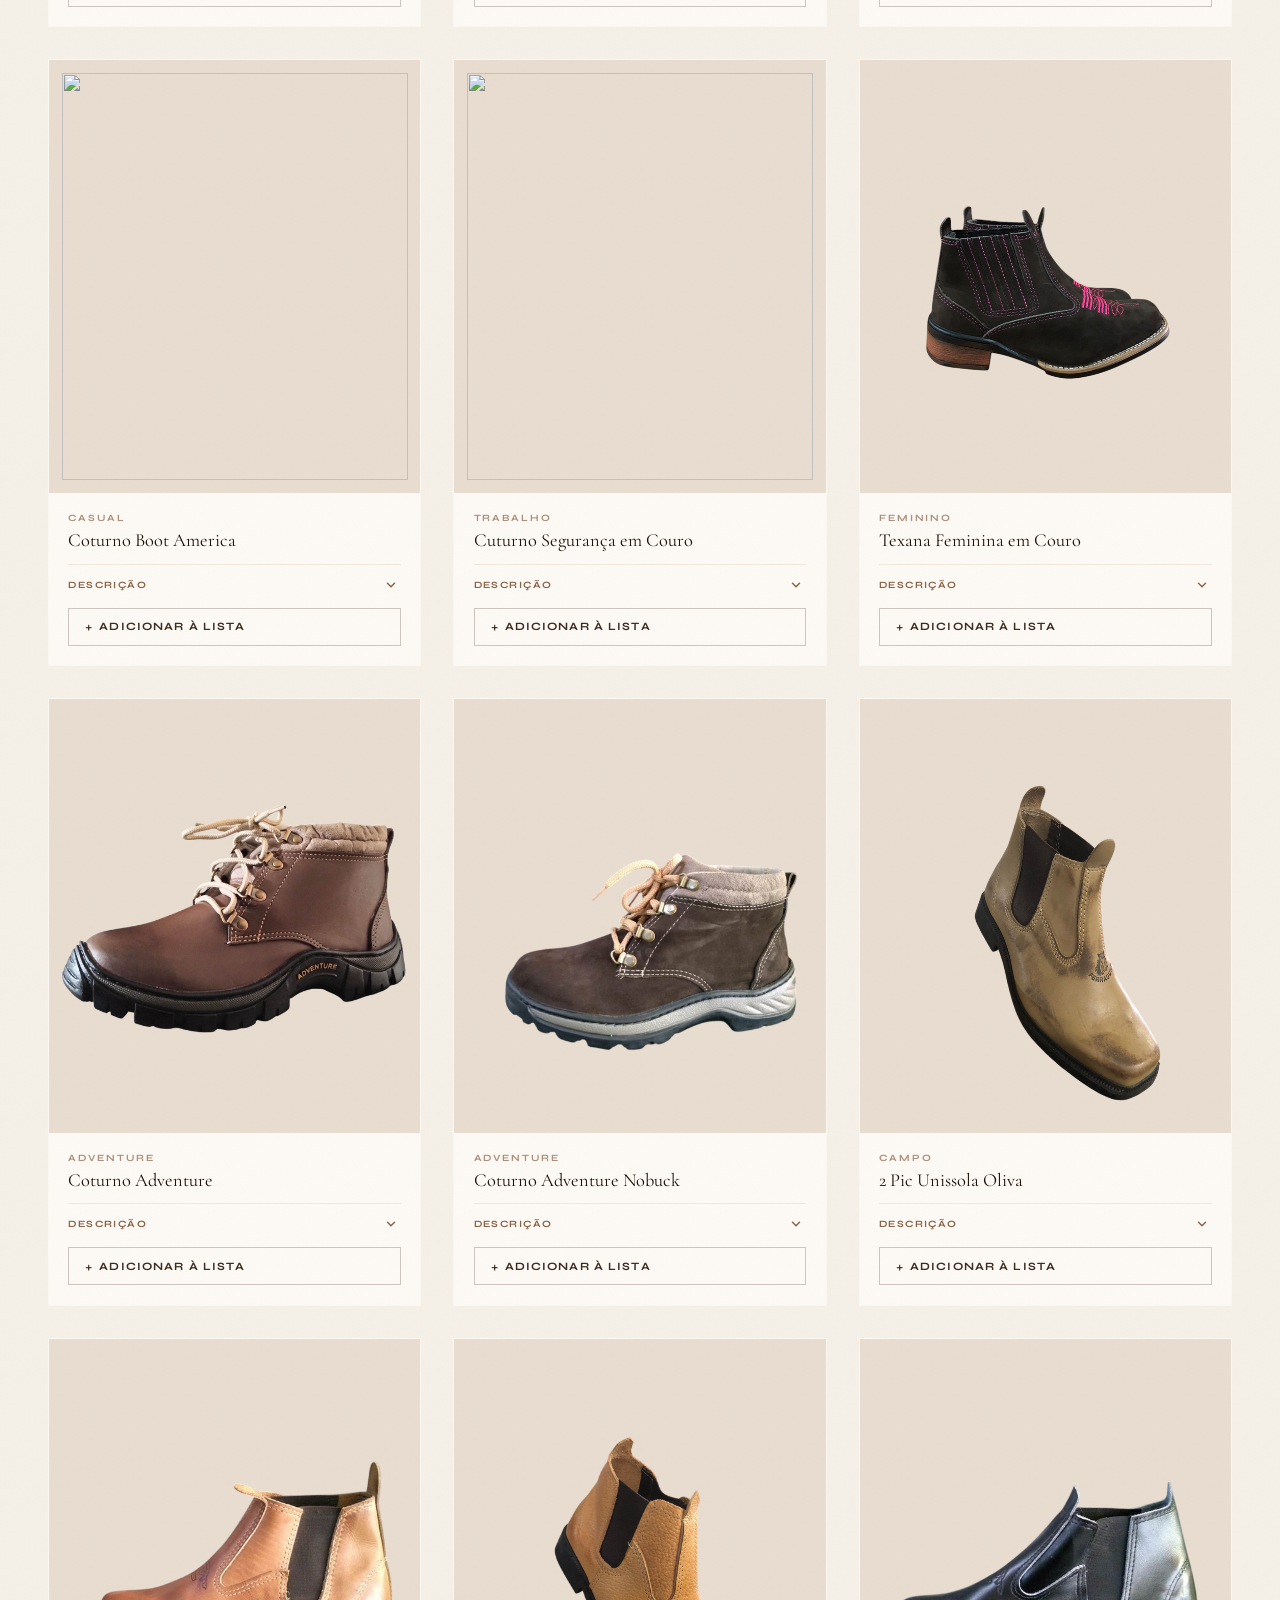
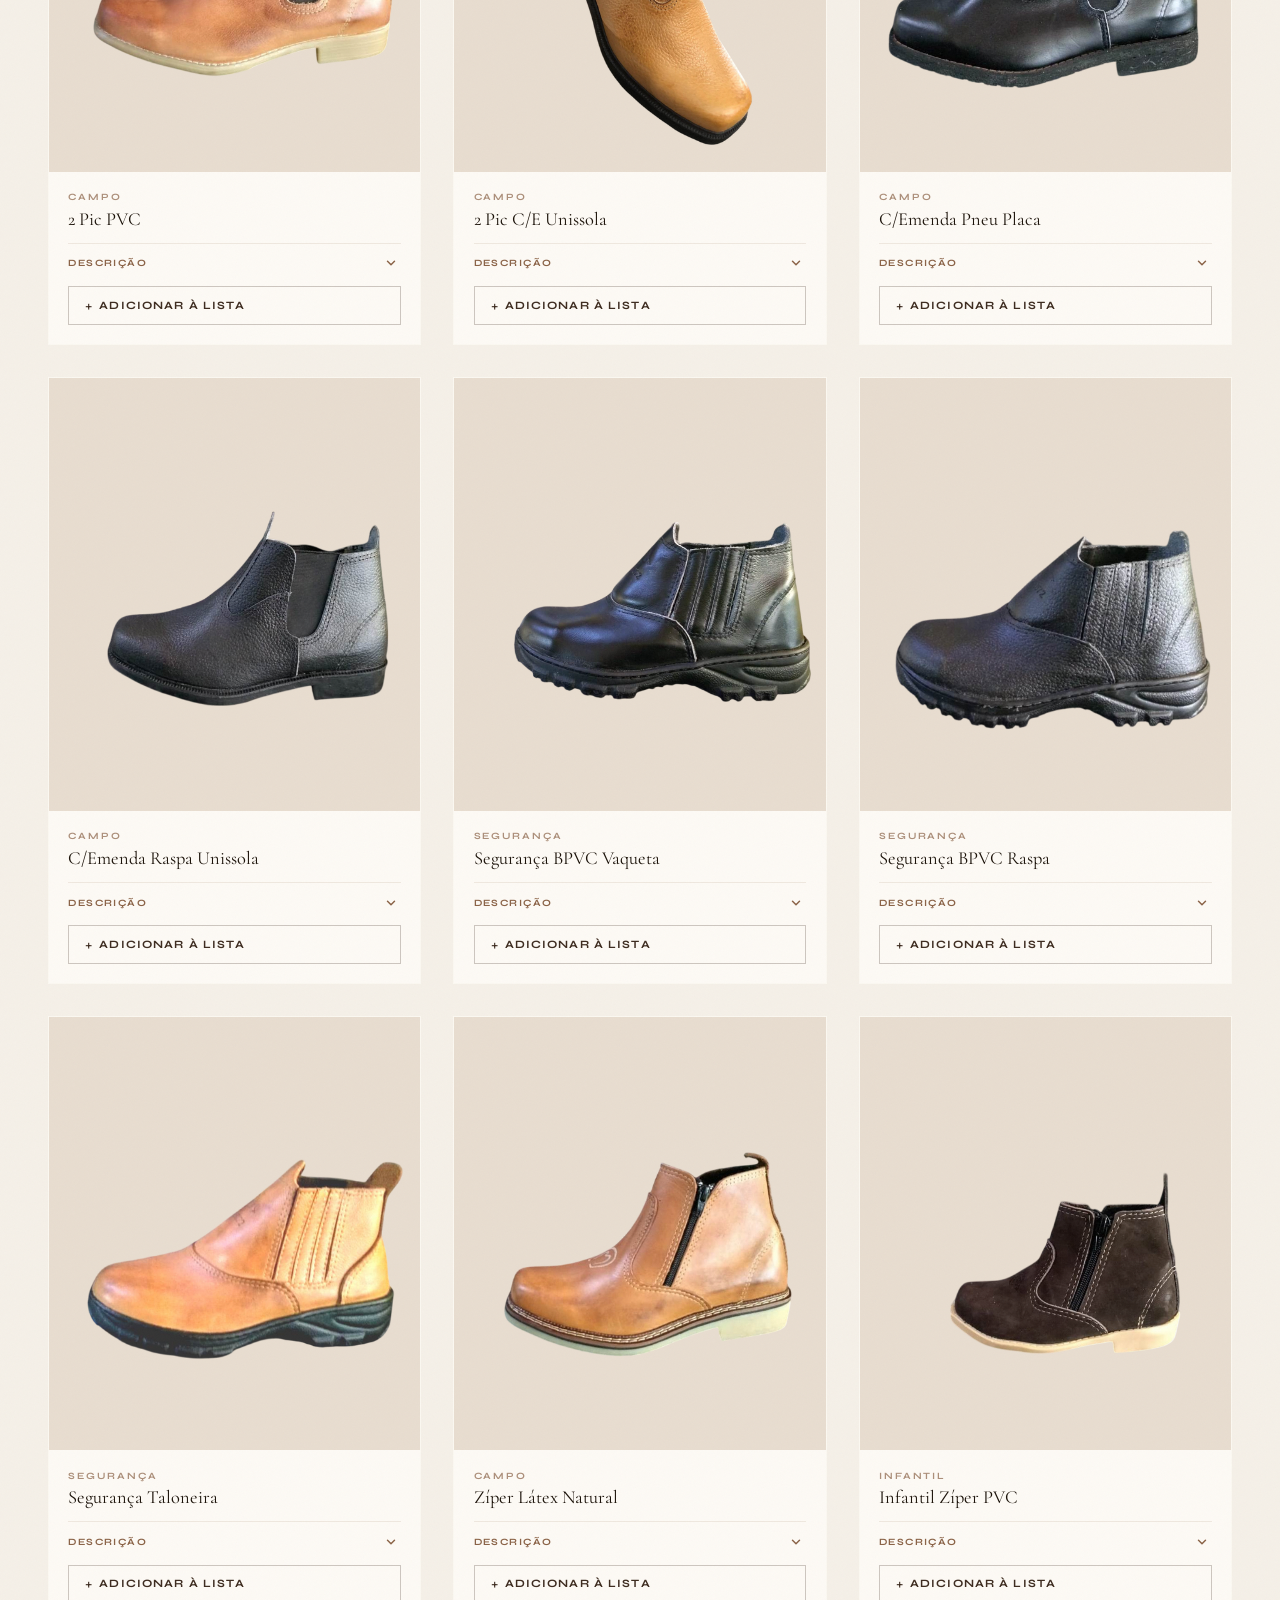
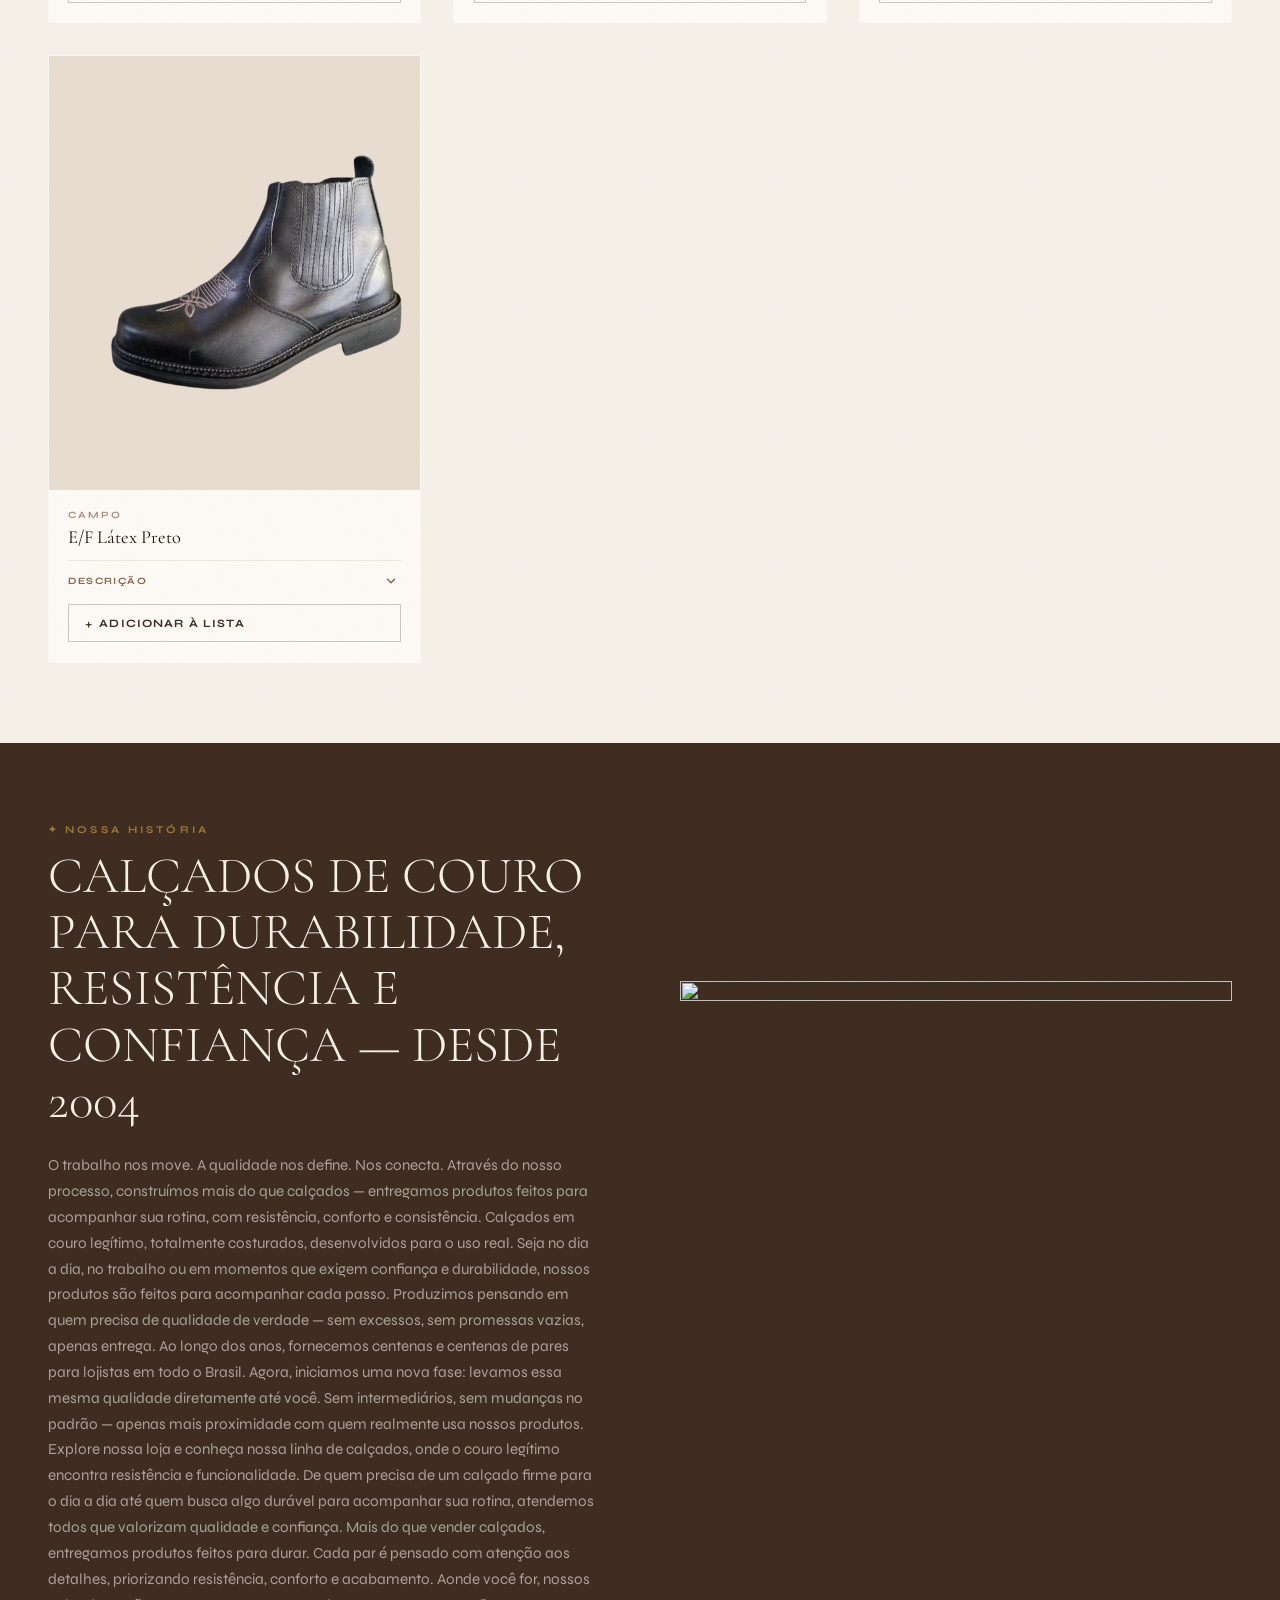
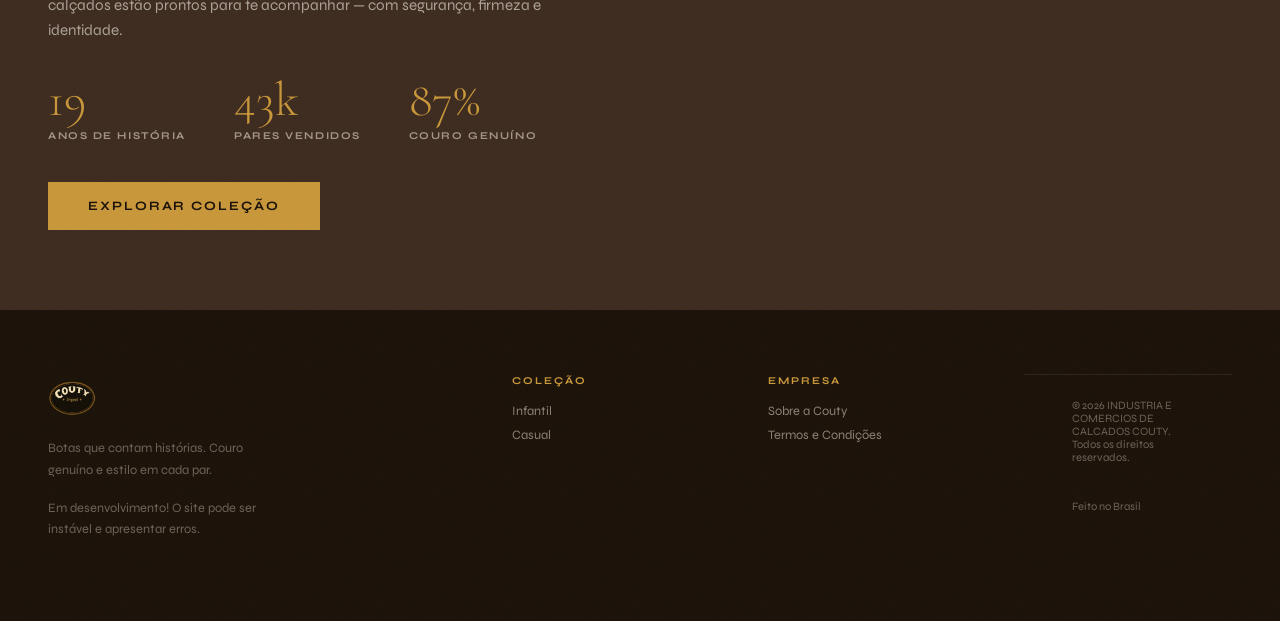
==== commit 3fc29861: "Add files via upload" ====
--- a/index.html
+++ b/index.html
@@ -1,813 +1,1051 @@
-<!DOCTYPE html>
-<html lang="pt-BR">
-<head>
-  <meta charset="UTF-8">
-  <meta name="viewport" content="width=device-width, initial-scale=1.0">
-  <title>Couty — Botinas Brasileiras | Página Oficial</title>
-  <meta name="description" content="Botas brasileiras de couro genuíno. Infantil, Casual e mais. Envio para todo o Brasil. Qualidade premium, estilo autêntico.">
-  <meta name="keywords" content="botas, botas brasileiras, couro genuíno, botas infantil, botas casual, calçados, Couty">
-  <meta name="author" content="Couty">
-  <meta name="robots" content="index, follow">
-  <link rel="canonical" href="https://couty.github.io/">
-  <link rel="icon" type="image/png" href="icon-Photoroom.png">
-  <link rel="shortcut icon" href="icon-Photoroom.png">
-  <link rel="apple-touch-icon" href="icon-Photoroom.png">
-  <!-- Open Graph -->
-  <meta property="og:type" content="website">
-  <meta property="og:title" content="Couty — Botas Brasileiras | Página Oficial">
-  <meta property="og:description" content="Botas brasileiras de couro genuíno. Qualidade premium, estilo autêntico.">
-  <meta property="og:url" content="https://couty.github.io/">
-  <meta property="og:site_name" content="Couty">
-  
-  <!-- Twitter Card -->
-  <meta name="twitter:card" content="summary_large_image">
-  <meta name="twitter:title" content="Couty — Botas Brasileiras">
-  
-  <!-- Favicon -->
-  <link rel="icon" type="image/x-icon" href="icon-Photoroom.png">
-  <link rel="preconnect" href="https://fonts.googleapis.com">
-  <link rel="preconnect" href="https://fonts.gstatic.com" crossorigin>
-  <link href="https://fonts.googleapis.com/css2?family=Cormorant+Garamond:ital,wght@0,300;0,400;0,600;1,300;1,400&family=Syne:wght@400;600;700;800&display=swap" rel="stylesheet">
-  <link rel="stylesheet" href="filtro.css">
-  <link rel="stylesheet" href="antigravity.css">
-  <style>
-:root {
-  --cream: #F5F0E8; --sand: #E8DDD0; --brown: #8B6347;
-  --dark-brown: #3D2B1F; --near-black: #1A1108;
-  --gold: #C9973A; --rust: #A0522D; --white: #FDFAF5;
-  --shadow: rgba(61,43,31,0.15);
-}
-*, *::before, *::after { box-sizing: border-box; margin: 0; padding: 0; }
-html { scroll-behavior: smooth; }
-body { font-family: 'Syne', sans-serif; background: var(--cream); color: var(--near-black); overflow-x: hidden; }
-
-/* LOADER */
-#loader { position: fixed; inset: 0; background: var(--near-black); display: flex; align-items: center; justify-content: center; z-index: 9999; transition: opacity 0.6s ease; }
-.logo-load { font-family: 'Cormorant Garamond', serif; font-size: 4rem; font-weight: 300; color: var(--cream); letter-spacing: 0.3em; animation: pulseLoad 1.5s ease-in-out infinite; }
-@keyframes pulseLoad { 0%,100%{opacity:.3} 50%{opacity:1} }
-#loader.hidden { opacity: 0; pointer-events: none; }
-
-/* NAV */
-nav { position: fixed; top: 0; left: 0; right: 0; z-index: 100; display: flex; align-items: center; justify-content: space-between; padding: 1.2rem 3rem; background: rgba(245,240,232,0.95); backdrop-filter: blur(12px); border-bottom: 1px solid rgba(139,99,71,0.15); transition: all 0.3s; }
-nav.scrolled { padding: 0.8rem 3rem; box-shadow: 0 2px 20px var(--shadow); }
-.nav-logo-img { height: 52px; width: auto; display: block; object-fit: contain; }
-.nav-links { display: flex; gap: 2.5rem; align-items: center; }
-.nav-links a { font-size: 0.75rem; font-weight: 600; letter-spacing: 0.15em; text-transform: uppercase; color: var(--dark-brown); text-decoration: none; transition: color 0.2s; }
-.nav-links a:hover { color: var(--gold); }
-.nav-social { display: flex; align-items: center; gap: 0.5rem; margin-left: 1rem; padding-left: 1rem; border-left: 1px solid rgba(139,99,71,0.2); }
-.nav-social > a { color: var(--dark-brown); transition: color 0.2s, transform 0.2s; display: flex; align-items: center; justify-content: center; width: 36px; height: 36px; border-radius: 50%; background: rgba(139,99,71,0.08); }
-.nav-social > a:hover { color: var(--gold); transform: translateY(-2px); background: rgba(201,151,58,0.15); }
-.nav-social svg { width: 18px; height: 18px; fill: currentColor; }
-.nav-toggle { display: none; }
-
-/* HERO */
-#hero { min-height: 100vh; display: flex; align-items: center; background: var(--near-black); position: relative; overflow: hidden; padding-top: 80px; }
-.hero-bg { position: absolute; inset: 0; background: radial-gradient(ellipse 60% 70% at 70% 60%, rgba(139,99,71,0.3) 0%, transparent 70%), radial-gradient(ellipse 40% 50% at 20% 30%, rgba(201,151,58,0.15) 0%, transparent 60%); }
-.hero-texture { position: absolute; inset: 0; opacity: 0.04; background-image: url("data:image/svg+xml,%3Csvg width='60' height='60' viewBox='0 0 60 60' xmlns='http://www.w3.org/2000/svg'%3E%3Cg fill='%23ffffff' fill-opacity='1'%3E%3Cpath d='M36 34v-4h-2v4h-4v2h4v4h2v-4h4v-2h-4zm0-30V0h-2v4h-4v2h4v4h2V6h4V4h-4zM6 34v-4H4v4H0v2h4v4h2v-4h4v-2H6zM6 4V0H4v4H0v2h4v4h2V6h4V4H6z'/%3E%3C/g%3E%3C/svg%3E"); }
-.hero-content { position: relative; z-index: 1; max-width: 1400px; margin: 0 auto; padding: 0 3rem; display: grid; grid-template-columns: 1fr 1fr; gap: 4rem; align-items: center; width: 100%; }
-.hero-tag { font-size: 0.7rem; font-weight: 700; letter-spacing: 0.3em; text-transform: uppercase; color: var(--gold); margin-bottom: 1.5rem; display: block; }
-.hero-h1 { font-family: 'Cormorant Garamond', serif; font-size: clamp(3.5rem, 6vw, 7rem); font-weight: 300; line-height: 0.95; color: var(--cream); margin-bottom: 1.5rem; }
-.hero-h1 em { font-style: italic; color: var(--gold); }
-.hero-desc { font-size: 0.95rem; line-height: 1.7; color: rgba(245,240,232,0.6); max-width: 420px; margin-bottom: 2.5rem; }
-.hero-btns { display: flex; gap: 1rem; flex-wrap: wrap; }
-.btn-primary { background: var(--gold); color: var(--near-black); border: none; cursor: pointer; font-family: 'Syne', sans-serif; font-size: 0.8rem; font-weight: 700; letter-spacing: 0.15em; text-transform: uppercase; padding: 1rem 2.5rem; transition: all 0.3s; text-decoration: none; display: inline-block; }
-.btn-primary:hover { background: var(--cream); transform: translateY(-2px); }
-.btn-outline { background: transparent; color: var(--cream); border: 1px solid rgba(245,240,232,0.3); cursor: pointer; font-family: 'Syne', sans-serif; font-size: 0.8rem; font-weight: 700; letter-spacing: 0.15em; text-transform: uppercase; padding: 1rem 2.5rem; transition: all 0.3s; text-decoration: none; display: inline-block; }
-.btn-outline:hover { border-color: var(--gold); color: var(--gold); }
-.hero-visual { display: flex; justify-content: center; }
-.hero-img-frame { position: relative; width: 480px; height: 560px; }
-.hero-img-frame::before { content: ''; position: absolute; top: 20px; right: -20px; bottom: -20px; left: 20px; border: 1px solid rgba(201,151,58,0.3); }
-.hero-img-frame img { width: 100%; height: 100%; object-fit: cover; position: relative; z-index: 1; }
-.hero-badge { position: absolute; bottom: 30px; right: -40px; z-index: 2; background: var(--gold); padding: 1rem 1.5rem; font-size: 0.75rem; font-weight: 700; letter-spacing: 0.1em; color: var(--near-black); text-transform: uppercase; line-height: 1.4; }
-
-/* MARQUEE */
-.marquee-wrap { background: var(--dark-brown); padding: 0.8rem 0; overflow: hidden; }
-.marquee-track { display: flex; gap: 3rem; animation: marquee 25s linear infinite; white-space: nowrap; }
-.marquee-track span { font-size: 0.7rem; font-weight: 700; letter-spacing: 0.2em; text-transform: uppercase; color: var(--sand); flex-shrink: 0; }
-.marquee-track span.dot { color: var(--gold); }
-@keyframes marquee { 0%{transform:translateX(0)} 100%{transform:translateX(-50%)} }
-
-/* PRODUTOS */
-#produtos { padding: 5rem 0; }
-.container { max-width: 1400px; margin: 0 auto; padding: 0 3rem; }
-.section-header { margin-bottom: 3.5rem; }
-.section-tag { font-size: 0.65rem; font-weight: 700; letter-spacing: 0.3em; text-transform: uppercase; color: var(--gold); margin-bottom: 0.75rem; display: block; }
-.section-title { font-family: 'Cormorant Garamond', serif; font-size: clamp(2rem, 4vw, 3.5rem); font-weight: 300; line-height: 1.1; color: var(--near-black); }
-.section-title em { font-style: italic; color: var(--brown); }
-.product-grid { display: grid; grid-template-columns: repeat(auto-fill, minmax(280px, 1fr)); gap: 2rem; }
-.product-card { background: var(--white); overflow: hidden; }
-.card-img { aspect-ratio: 3/3.5; overflow: hidden; background: var(--sand); position: relative; }
-.card-img img { width: 100%; height: 100%; object-fit: cover; object-position: center; transition: transform 0.5s; display: block; }
-.product-card:hover .card-img img { transform: scale(1.05); }
-.card-badge { position: absolute; top: 12px; left: 12px; background: var(--gold); color: var(--near-black); font-size: 0.6rem; font-weight: 800; letter-spacing: 0.1em; text-transform: uppercase; padding: 0.3rem 0.7rem; z-index: 1; }
-.card-body { padding: 1.2rem; }
-.card-category { font-size: 0.6rem; font-weight: 700; letter-spacing: 0.2em; text-transform: uppercase; color: var(--brown); opacity: 0.7; margin-bottom: 0.3rem; }
-.card-name { font-family: 'Cormorant Garamond', serif; font-size: 1.15rem; font-weight: 400; line-height: 1.2; color: var(--near-black); margin-bottom: 0.8rem; }
-.card-price { display: flex; align-items: baseline; gap: 0.7rem; }
-.price-now { font-size: 1.3rem; font-weight: 700; color: var(--near-black); }
-.price-old { font-size: 0.85rem; color: var(--brown); opacity: 0.5; text-decoration: line-through; }
-.card-toggle { display: flex; align-items: center; justify-content: space-between; cursor: pointer; padding: 0.6rem 0 0; border-top: 1px solid rgba(139,99,71,0.12); margin-top: 0.6rem; user-select: none; }
-.card-toggle-label { font-size: 0.6rem; font-weight: 700; letter-spacing: 0.15em; text-transform: uppercase; color: var(--brown); }
-.card-toggle-arrow { width: 20px; height: 20px; display: flex; align-items: center; justify-content: center; color: var(--brown); transition: transform 0.3s ease; flex-shrink: 0; }
-.card-toggle-arrow svg { width: 14px; height: 14px; }
-.card-desc { max-height: 0; overflow: hidden; transition: max-height 0.35s ease, opacity 0.3s ease, padding 0.3s ease; opacity: 0; padding-top: 0; }
-.card-desc.open { max-height: 200px; opacity: 1; padding-top: 0.7rem; }
-.card-desc p { font-size: 0.78rem; color: var(--near-black); opacity: 0.72; line-height: 1.6; margin: 0; }
-.card-toggle.active .card-toggle-arrow { transform: rotate(180deg); }
-
-/* BANNER / SOBRE */
-.banner-section { background: var(--dark-brown); padding: 5rem 0; }
-.banner-inner { max-width: 1400px; margin: 0 auto; padding: 0 3rem; display: grid; grid-template-columns: 1fr 1fr; gap: 5rem; align-items: center; }
-.banner-title { font-family: 'Cormorant Garamond', serif; font-size: clamp(2.5rem,4vw,4rem); font-weight: 300; color: var(--cream); line-height: 1.1; margin-bottom: 1.5rem; }
-.banner-title em { font-style: italic; color: var(--gold); }
-.banner-desc { color: rgba(245,240,232,0.6); line-height: 1.7; margin-bottom: 2rem; font-size: 0.95rem; }
-.banner-stats { display: flex; gap: 3rem; margin-bottom: 2.5rem; }
-.stat-num { font-family: 'Cormorant Garamond', serif; font-size: 3rem; font-weight: 300; color: var(--gold); line-height: 1; }
-.stat-label { font-size: 0.65rem; font-weight: 700; letter-spacing: 0.15em; text-transform: uppercase; color: var(--sand); opacity: 0.6; margin-top: 0.3rem; }
-.banner-image img { width: 100%; aspect-ratio: 4/5; object-fit: cover; }
-
-/* FOOTER */
-footer { background: var(--near-black); color: var(--sand); padding: 4rem 0 2rem; }
-.footer-grid { display: grid; grid-template-columns: 2fr 1fr 1fr 1fr; gap: 3rem; margin-bottom: 3rem; max-width: 1400px; margin-left: auto; margin-right: auto; padding: 0 3rem; }
-.footer-logo-img { height: 48px; width: auto; display: block; object-fit: contain; filter: none; opacity: 1; }
-.footer-desc { font-size: 0.8rem; line-height: 1.7; color: rgba(232,221,208,0.4); margin-top: 1rem; max-width: 240px; }
-.footer-heading { font-size: 0.65rem; font-weight: 700; letter-spacing: 0.2em; text-transform: uppercase; color: var(--gold); margin-bottom: 1rem; }
-footer a { display: block; font-size: 0.8rem; color: rgba(232,221,208,0.55); text-decoration: none; margin-bottom: 0.5rem; transition: color 0.2s; }
-footer a:hover { color: var(--cream); }
-
-/* ========== RESPONSIVO ========== */
-@media (max-width: 1024px) {
-  .hero-content { grid-template-columns: 1fr; gap: 3rem; text-align: center; padding: 0 1.5rem; }
-  .hero-text { order: 2; }
-  .hero-visual { order: 1; }
-  .hero-img-frame { width: 100%; max-width: 400px; height: auto; aspect-ratio: 6/7; margin: 0 auto; }
-  .hero-h1 { font-size: clamp(2.5rem, 5vw, 4rem); }
-  .hero-desc { margin: 0 auto 2rem; }
-  .hero-btns { justify-content: center; }
-  .hero-badge { right: 10px; bottom: 10px; padding: 0.8rem 1rem; font-size: 0.65rem; }
-  .banner-inner { grid-template-columns: 1fr; gap: 3rem; text-align: center; }
-  .banner-stats { justify-content: center; }
-  .footer-grid { grid-template-columns: 1fr 1fr; gap: 2rem; }
-}
-
-@media (max-width: 768px) {
-  nav { padding: 0.8rem 1.2rem; }
-  nav.scrolled { padding: 0.6rem 1.2rem; }
-  /* Nav-links vira dropdown abaixo do nav */
-  .nav-links {
-    position: absolute;
-    top: 100%;
-    left: 0;
-    right: 0;
-    background: rgba(245,240,232,0.98);
-    backdrop-filter: blur(12px);
-    display: flex;
-    flex-direction: column;
-    padding: 0 1.5rem 1.5rem;
-    gap: 0;
-    z-index: 999;
-    opacity: 0;
-    pointer-events: none;
-    transform: translateY(-10px);
-    transition: opacity 0.3s ease, transform 0.3s ease;
-    box-shadow: 0 8px 24px rgba(26,17,8,0.12);
-    border-top: 1px solid rgba(139,99,71,0.1);
-  }
-  .nav-links.active {
-    opacity: 1;
-    pointer-events: all;
-    transform: translateY(0);
-  }
-  .nav-links a {
-    display: block;
-    padding: 1rem 0;
-    font-size: 0.85rem;
-    font-weight: 700;
-    letter-spacing: 0.15em;
-    color: var(--dark-brown);
-    border-bottom: 1px solid rgba(139,99,71,0.08);
-    transition: color 0.2s, padding-left 0.2s;
-  }
-  .nav-links a:last-of-type {
-    border-bottom: none;
-  }
-  .nav-links a:hover {
-    color: var(--gold);
-    padding-left: 8px;
-  }
-  .nav-social {
-    display: flex;
-    align-items: center;
-    gap: 0.3rem;
-    margin-left: auto;
-    padding-right: 0.5rem;
-  }
-  .nav-social > a {
-    width: 36px;
-    height: 36px;
-    display: flex;
-    align-items: center;
-    justify-content: center;
-    border-radius: 50%;
-    background: rgba(139,99,71,0.08);
-    color: var(--dark-brown);
-    transition: color 0.2s, background 0.2s;
-  }
-  .nav-social > a:hover {
-    color: var(--gold);
-    background: rgba(201,151,58,0.15);
-  }
-  .nav-social svg { width: 18px; height: 18px; fill: currentColor; }
-  /* Hamburger */
-  /* Ordem: Logo(1) -> nav-social(2) -> hamburger(3) */
-  nav { display: flex; align-items: center; }
-  .nav-social { order: 2; margin-left: auto; }
-  .nav-toggle { order: 3; }
-
-  .nav-toggle {
-    display: flex;
-    flex-direction: column;
-    justify-content: center;
-    align-items: center;
-    gap: 5px;
-    width: 40px;
-    height: 40px;
-    cursor: pointer;
-    background: none;
-    border: none;
-    z-index: 1000;
-    position: relative;
-    padding: 8px;
-    flex-shrink: 0;
-  }
-  .nav-toggle span {
-    display: block;
-    width: 24px;
-    height: 2px;
-    background: var(--dark-brown);
-    border-radius: 2px;
-    transition: all 0.3s ease;
-    transform-origin: center;
-  }
-  .nav-toggle.active span:nth-child(1) {
-    transform: rotate(45deg) translate(5px, 5px);
-  }
-  .nav-toggle.active span:nth-child(2) {
-    opacity: 0;
-    transform: scaleX(0);
-  }
-  .nav-toggle.active span:nth-child(3) {
-    transform: rotate(-45deg) translate(5px, -5px);
-  }
-  .container, .banner-inner, .footer-grid { padding: 0 1.5rem; }
-  .section-title { font-size: 2rem; }
-  .product-grid { grid-template-columns: repeat(auto-fill, minmax(160px, 1fr)); gap: 1rem; }
-  .card-body { padding: 1rem; }
-  .card-name { font-size: 1rem; }
-  .price-now { font-size: 1.1rem; }
-  .banner-stats { gap: 1.5rem; }
-  .stat-num { font-size: 2rem; }
-}
-
-@media (max-width: 480px) {
-  .hero-h1 { font-size: 2rem; }
-  .hero-tag { font-size: 0.6rem; }
-  .btn-primary, .btn-outline { padding: 0.8rem 1.5rem; font-size: 0.7rem; }
-  .marquee-track span { font-size: 0.6rem; }
-  #produtos, .banner-section { padding: 3rem 0; }
-  .section-header { margin-bottom: 2rem; }
-  .footer-grid { grid-template-columns: 1fr; text-align: center; }
-  .footer-desc { margin: 1rem auto; }
-  .nav-social { display: flex !important; }
-  .nav-social > a { opacity: 1; visibility: visible; }
-}
-.footer-bottom { max-width: 1400px; margin: 0 auto; padding: 1.5rem 3rem 0; border-top: 1px solid rgba(255,255,255,0.08); display: flex; justify-content: space-between; font-size: 0.7rem; color: rgba(232,221,208,0.4); flex-wrap: wrap; gap: 0.5rem; }
-
-/* TERMOS MODAL */
-#termsOverlay { position: fixed; inset: 0; z-index: 10000; background: rgba(26,17,8,0.92); backdrop-filter: blur(6px); display: flex; align-items: center; justify-content: center; padding: 1rem; opacity: 0; transition: opacity 0.5s ease; pointer-events: none; }
-#termsOverlay.visible { opacity: 1; pointer-events: all; }
-#termsModal { background: #F5F0E8; max-width: 580px; width: 100%; max-height: 88vh; display: flex; flex-direction: column; transform: translateY(20px) scale(0.98); transition: transform 0.45s cubic-bezier(0.16,1,0.3,1); overflow: hidden; }
-#termsOverlay.visible #termsModal { transform: translateY(0) scale(1); }
-.tm-header { background: #1A1108; padding: 1.8rem 2rem 1.5rem; position: relative; flex-shrink: 0; }
-.tm-tag { font-size: 0.58rem; font-weight: 700; letter-spacing: 0.35em; text-transform: uppercase; color: #C9973A; margin-bottom: 0.5rem; display: block; }
-.tm-title { font-family: 'Cormorant Garamond', serif; font-size: clamp(1.6rem, 4vw, 2.2rem); font-weight: 300; color: #F5F0E8; line-height: 1; }
-.tm-title em { font-style: italic; color: #C9973A; }
-.tm-ornament { position: absolute; top: 1.5rem; right: 2rem; font-family: 'Cormorant Garamond', serif; font-size: 3rem; font-weight: 300; color: rgba(201,151,58,0.25); line-height: 1; pointer-events: none; }
-.tm-body { overflow-y: auto; padding: 1.8rem 2rem; flex: 1; scrollbar-width: thin; scrollbar-color: #C9973A #E8DDD0; }
-.tm-body::-webkit-scrollbar { width: 4px; }
-.tm-body::-webkit-scrollbar-track { background: #E8DDD0; }
-.tm-body::-webkit-scrollbar-thumb { background: #C9973A; }
-.tm-intro { font-size: 0.88rem; line-height: 1.8; color: #3D2B1F; margin-bottom: 1.5rem; }
-.tm-intro strong { color: #1A1108; }
-.tm-section { margin-bottom: 1.4rem; }
-.tm-section-title { font-size: 0.62rem; font-weight: 700; letter-spacing: 0.2em; text-transform: uppercase; color: #C9973A; margin-bottom: 0.4rem; display: flex; align-items: center; gap: 0.5rem; }
-.tm-section-title::after { content: ''; flex: 1; height: 1px; background: rgba(201,151,58,0.2); }
-.tm-section p { font-size: 0.83rem; line-height: 1.75; color: #5a3d2b; }
-.tm-divider { border: none; border-top: 1px solid rgba(139,99,71,0.12); margin: 1rem 0; }
-.tm-footer { padding: 1.2rem 2rem 1.6rem; background: #F5F0E8; border-top: 1px solid rgba(139,99,71,0.12); flex-shrink: 0; }
-.tm-checkbox-row { display: flex; align-items: flex-start; gap: 0.75rem; margin-bottom: 1rem; cursor: pointer; }
-.tm-checkbox-row input[type="checkbox"] { width: 1.1rem; height: 1.1rem; margin-top: 0.1rem; accent-color: #C9973A; cursor: pointer; flex-shrink: 0; }
-.tm-checkbox-row label { font-size: 0.8rem; line-height: 1.6; color: #3D2B1F; cursor: pointer; }
-.tm-checkbox-row label a { color: #C9973A; font-weight: 600; text-decoration: none; }
-.tm-checkbox-row label a:hover { text-decoration: underline; }
-#btnAccept { width: 100%; padding: 1rem; background: #1A1108; color: #F5F0E8; border: none; cursor: pointer; font-family: 'Syne', sans-serif; font-size: 0.8rem; font-weight: 700; letter-spacing: 0.15em; text-transform: uppercase; transition: background 0.25s, transform 0.15s; display: flex; align-items: center; justify-content: center; gap: 0.6rem; }
-#btnAccept:hover:not(:disabled) { background: #C9973A; }
-#btnAccept:active:not(:disabled) { transform: scale(0.99); }
-#btnAccept:disabled { background: #c5b9a8; color: #a09080; cursor: not-allowed; }
-.btn-arrow { transition: transform 0.2s; }
-#btnAccept:hover:not(:disabled) .btn-arrow { transform: translateX(4px); }
-.tm-read-link { display: block; text-align: center; margin-top: 0.75rem; font-size: 0.7rem; color: #8B6347; text-decoration: none; letter-spacing: 0.06em; transition: color 0.2s; }
-.tm-read-link:hover { color: #C9973A; }
-
-/* REVEAL */
-.reveal { opacity: 0; transform: translateY(30px); transition: opacity 0.7s ease, transform 0.7s ease; }
-.reveal.visible { opacity: 1; transform: translateY(0); }
-
-/* RESPONSIVE */
-@media (max-width: 768px) {
-  nav { padding: 1rem 1.5rem; }
-  .hero-content { grid-template-columns: 1fr; padding: 0 1.5rem; }
-  .hero-visual { display: none; }
-  .container { padding: 0 1.5rem; }
-  .banner-inner { grid-template-columns: 1fr; padding: 0 1.5rem; }
-  .banner-image { display: none; }
-  .footer-grid { grid-template-columns: 1fr 1fr; padding: 0 1.5rem; }
-  .footer-bottom { padding: 1.5rem 1.5rem 0; }
-}
-@media (max-width: 480px) {
-  .footer-grid { grid-template-columns: 1fr; }
-}
-  </style>
-</head>
-<body class="ag-noise">
-
-<div id="loader"><span class="logo-load">COUTY</span></div>
-
-<!-- NAV -->
-<nav id="navbar">
-  <a href="/"><img src="icon-Photoroom.png" alt="Couty" class="nav-logo-img"></a>
-  <!-- HAMBURGER MOBILE -->
-  <button class="nav-toggle" id="navToggle" aria-label="Abrir menu" aria-expanded="false">
-    <span></span>
-    <span></span>
-    <span></span>
-  </button>
-  <div class="nav-social">
-      <a href="https://www.instagram.com/coutycalcadosgxp/" target="_blank" aria-label="Instagram">
-        <svg width="20" height="20" viewBox="0 0 24 24" fill="currentColor"><path d="M12 2.163c3.204 0 3.584.012 4.85.07 3.252.148 4.771 1.691 4.919 4.919.058 1.265.069 1.645.069 4.849 0 3.205-.012 3.584-.069 4.849-.149 3.225-1.664 4.771-4.919 4.919-1.266.058-1.644.07-4.85.07-3.204 0-3.584-.012-4.849-.07-3.26-.149-4.771-1.699-4.919-4.92-.058-1.265-.068-1.644-.068-4.849 0-3.204.013-3.583.068-4.849.149-3.227 1.664-4.771 4.919-4.919 1.266-.057 1.645-.069 4.849-.069zm0-2.163c-3.259 0-3.667.014-4.947.072-4.358.2-6.78 2.618-6.98 6.98-.059 1.281-.073 1.689-.073 4.948 0 3.259.014 3.668.072 4.948.2 4.358 2.618 6.78 6.98 6.98 1.281.058 1.689.072 4.948.072 3.259 0 3.668-.014 4.948-.072 4.354-.2 6.782-2.618 6.979-6.98.059-1.28.073-1.689.073-4.948 0-3.259-.014-3.667-.072-4.947-.196-4.354-2.617-6.78-6.979-6.98-1.281-.059-1.69-.073-4.949-.073zm0 5.838c-3.403 0-6.162 2.759-6.162 6.162s2.759 6.163 6.162 6.163 6.162-2.759 6.162-6.163c0-3.403-2.759-6.162-6.162-6.162zm0 10.162c-2.209 0-4-1.79-4-4 0-2.209 1.791-4 4-4s4 1.791 4 4c0 2.21-1.791 4-4 4zm6.406-11.845c-.796 0-1.441.645-1.441 1.44s.645 1.44 1.441 1.44c.795 0 1.439-.645 1.439-1.44s-.644-1.44-1.439-1.44z"/></svg>
-      </a>
-      <a href="https://wa.me/message/3S37XW2WO553N1" target="_blank" aria-label="WhatsApp">
-        <svg width="20" height="20" viewBox="0 0 24 24" fill="currentColor"><path d="M17.472 14.382c-.297-.149-1.758-.867-2.03-.967-.273-.099-.471-.148-.669.15-.197.297-.767.966-.94 1.164-.173.199-.347.223-.644.075-.297-.15-1.255-.462-2.39-1.475-.883-.788-1.48-1.761-1.653-2.059-.173-.297-.018-.458.13-.606.134-.133.298-.347.446-.521.151-.172.2-.296.3-.492.099-.198.05-.371-.025-.52-.075-.149-.669-1.612-.916-2.207-.242-.579-.487-.5-.669-.51-.173-.008-.371-.01-.57-.01-.198 0-.52.074-.792.372-.272.297-1.04 1.016-1.04 2.479 0 1.462 1.065 2.875 1.213 3.074.149.198 2.096 3.2 5.077 4.487.709.306 1.262.489 1.694.625.712.227 1.36.195 1.871.118.571-.085 1.758-.719 2.006-1.413.248-.694.248-1.289.173-1.413-.074-.124-.232-.198-.57-.347m-5.421 7.403h-.004a9.87 9.87 0 01-5.031-1.378l-.361-.214-3.741.982.998-3.648-.235-.374a9.86 9.86 0 01-1.51-5.26c.001-5.45 4.436-9.884 9.888-9.884 2.64 0 5.122 1.03 6.988 2.898a9.825 9.825 0 012.893 6.994c-.003 5.45-4.437 9.884-9.885 9.884m8.413-18.297A11.815 11.815 0 0012.05 0C5.495 0 .16 5.335.157 11.892c0 2.096.547 4.142 1.588 5.945L.057 24l6.305-1.654a11.882 11.882 0 005.683 1.448h.005c6.554 0 11.89-5.335 11.893-11.893a11.821 11.821 0 00-3.48-8.413z"/></svg>
-      </a>
-    </div>
-
-  <div class="nav-links">
-    <a href="#sobre">Sobre</a>
-    <a href="#produtos">Catálogo</a>
-    <a href="historia.html">onde estamos</a>
-    <a  href="contato.html">Contato</a>
-
-    </div>
-  </div>
-</nav>
-
-<!-- HERO -->
-<section id="hero" class="ag-spotlight">
-  <div class="hero-bg"></div>
-  <div class="hero-texture"></div>
-  <div class="hero-content">
-    <div class="hero-text">
-      <span class="hero-tag ag-reveal-left ag-delay-1">✦ Nova Coleção 2026</span>
-      <h1 class="hero-h1 ag-reveal">Feitas para<br>quem <em class="ag-text-gradient">caminha</em><br>com <span data-ag-typewriter=["estilo.","força.","tradição.","elegância."] class="ag-text-gradient">estilo</span></h1>
-       <p class="hero-desc ag-reveal ag-delay-2">Cada par Couty é especial — couro genuíno selecionado e técnicas passadas de geração em geração.</p>
-       <p class="hero-desc ag-reveal ag-delay-3">Em desenvolvimento! Em breve, você poderá comprar diretamente em nosso site.
-Caso queira entrar em contato conosco em caso de dúvidas, clique no ícone do WhatsApp.
-Fabricamos calçados desde 2004.
-      </p>
-      <div class="hero-btns ag-reveal ag-delay-4">
-        <a href="#produtos" class="btn-primary ag-magnetic ag-btn-shine">Ver Coleção</a>
-        <a href="historia.html" target="_blank" class="btn-outline ag-magnetic">Nossa História</a>
-      </div>
-    </div>
-    <div class="hero-visual">
-      <div class="hero-img-frame ag-float-slow">
-        <img src="[data-uri]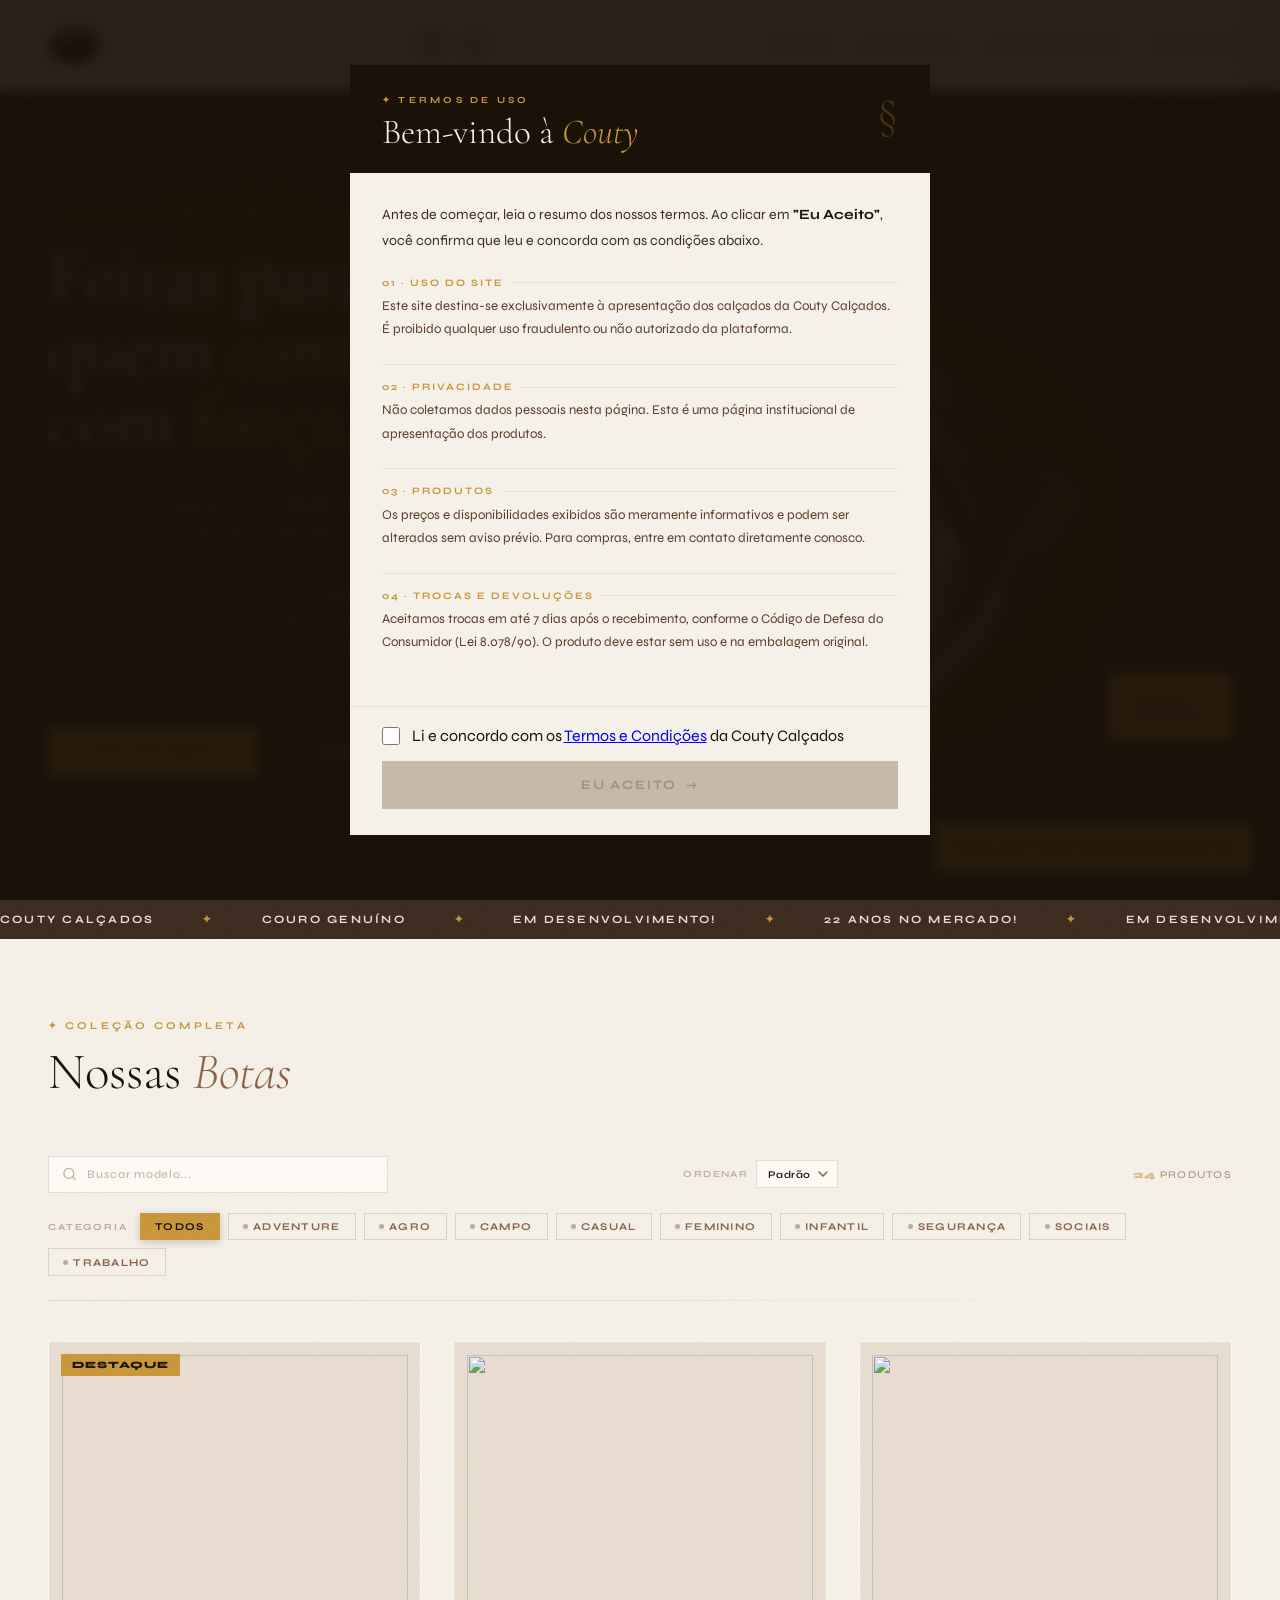
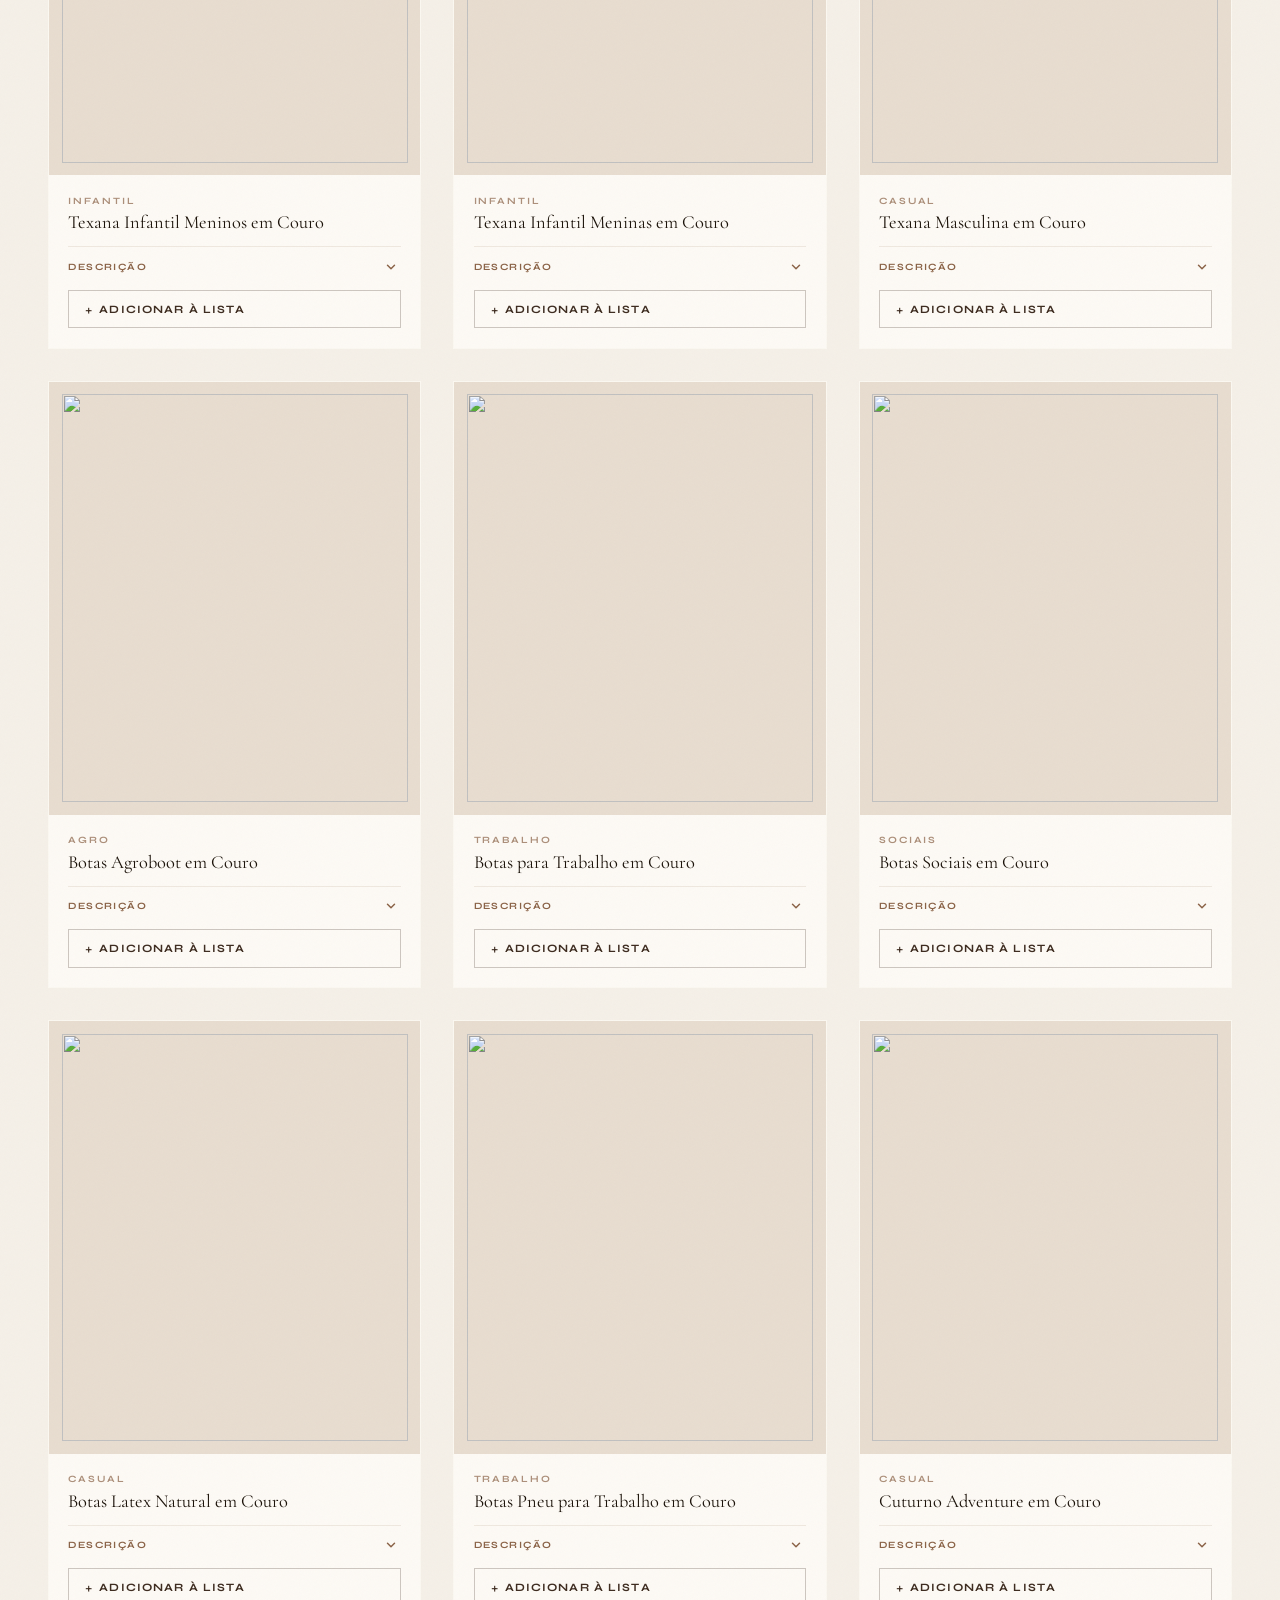
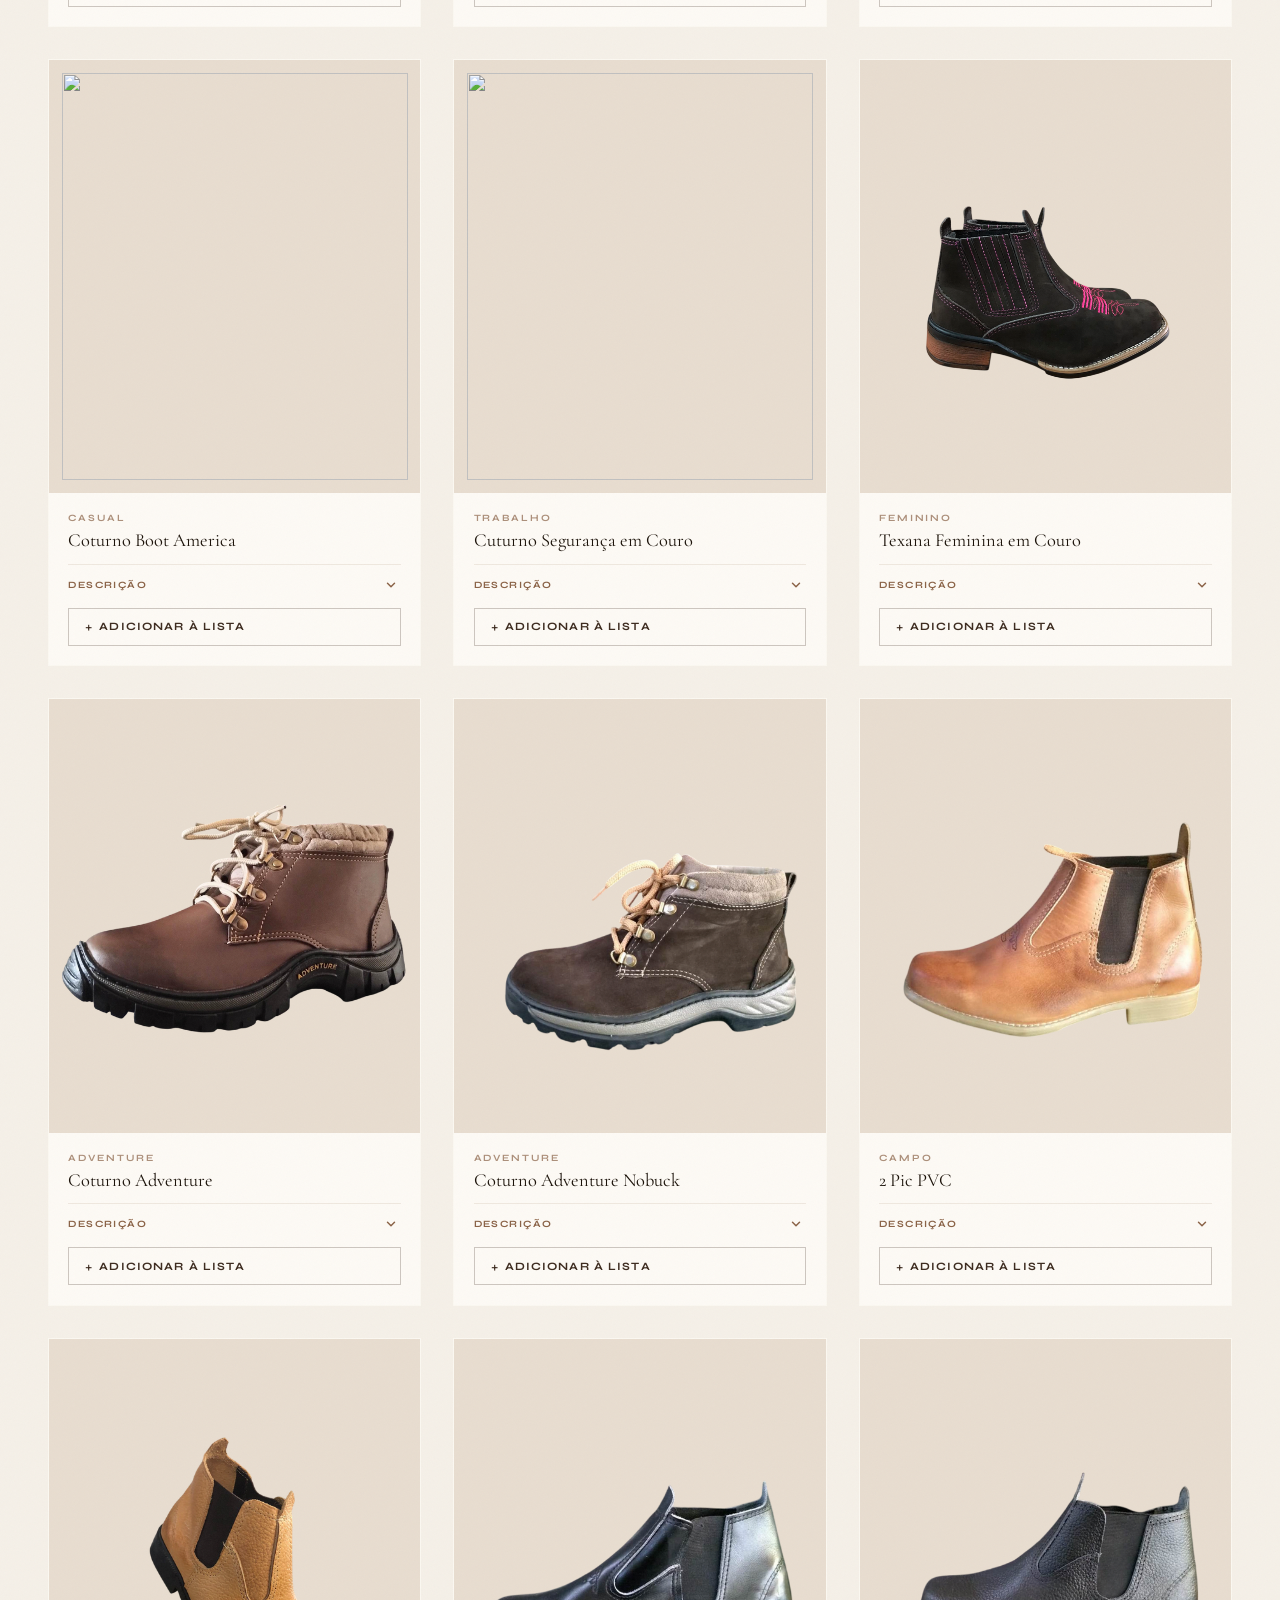
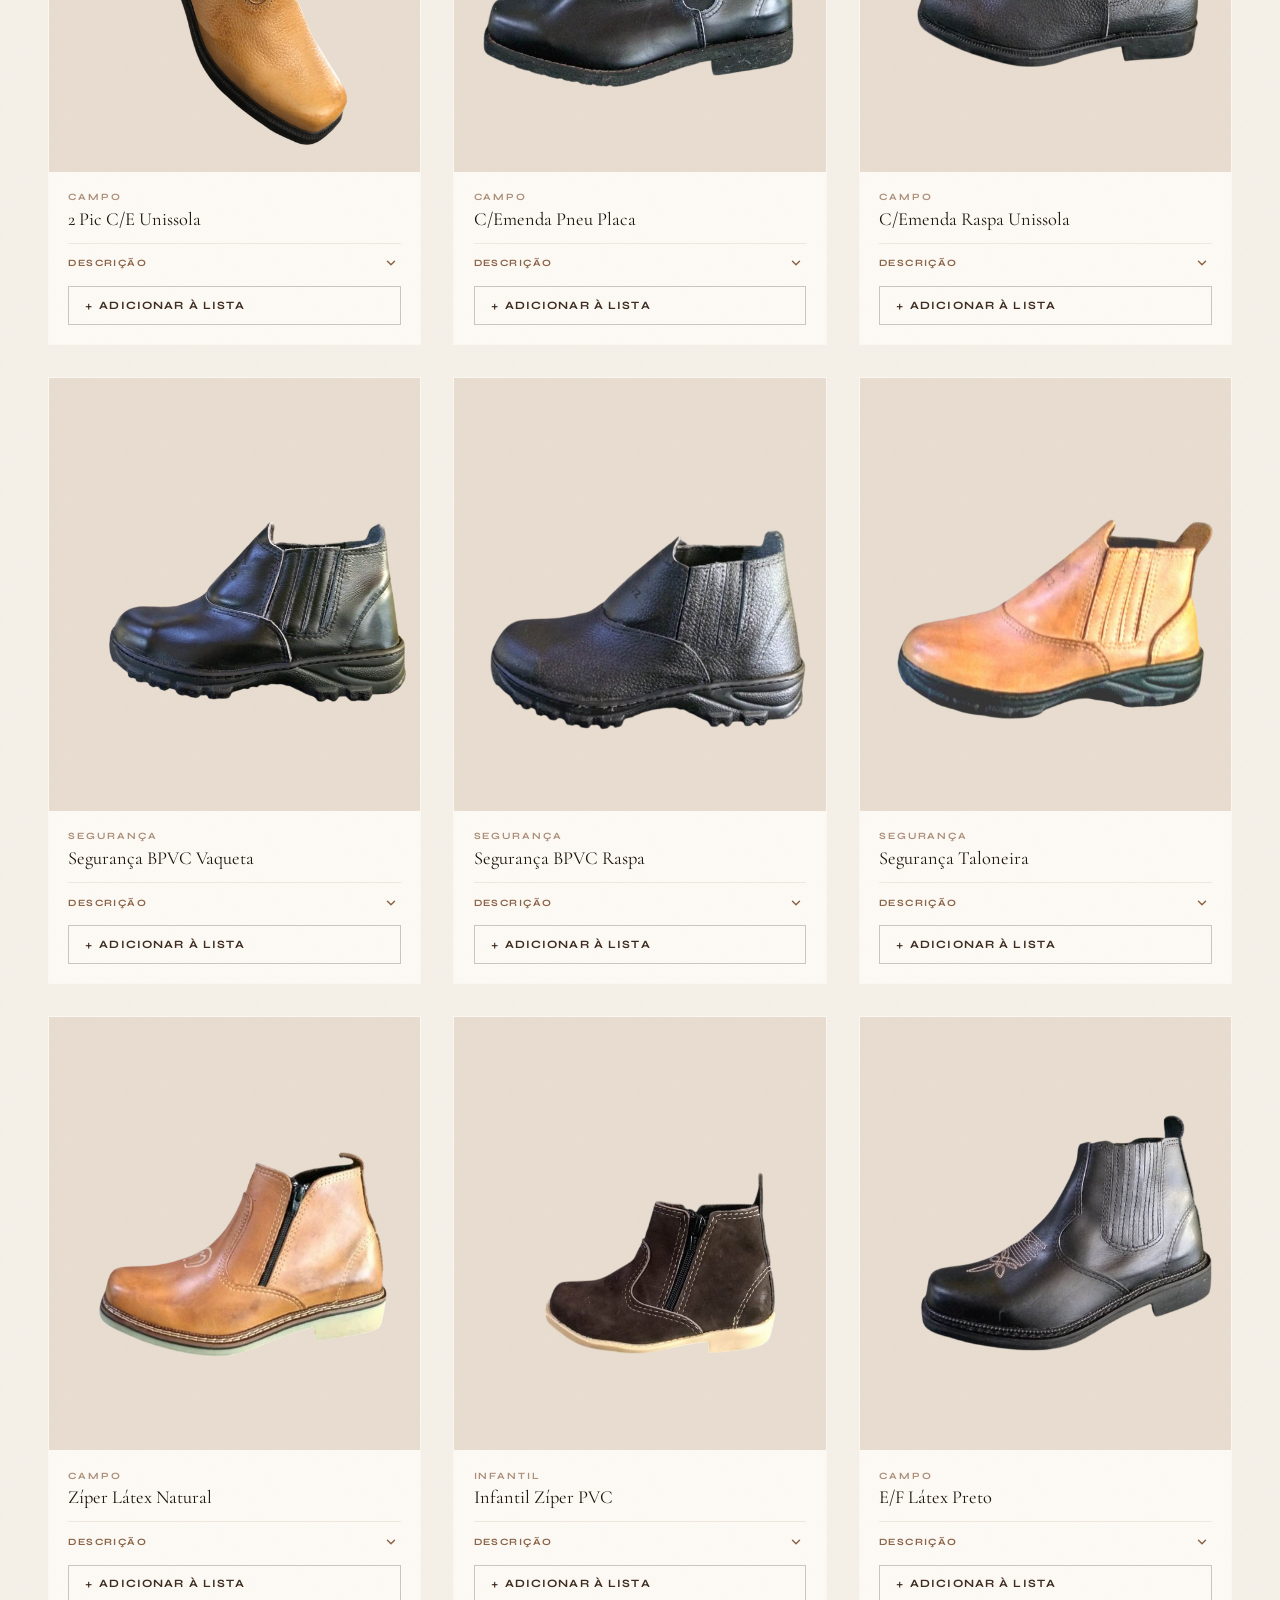
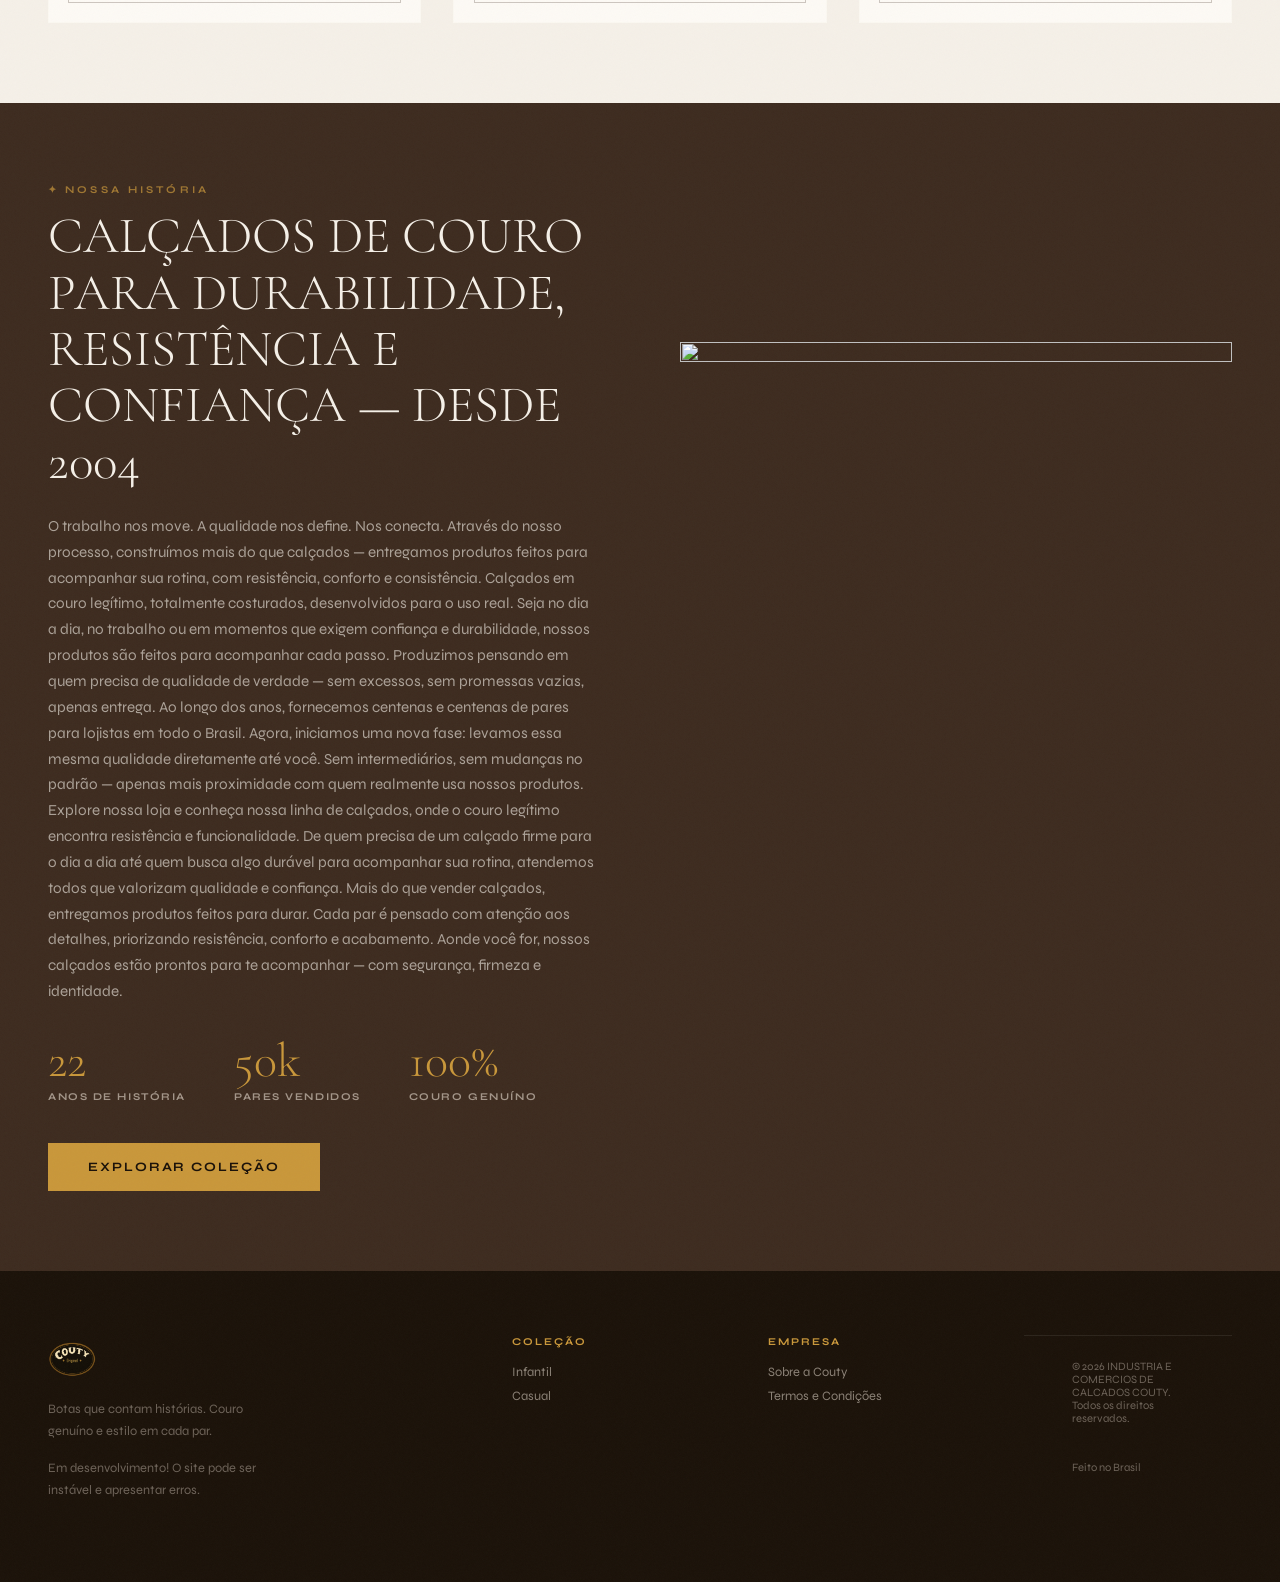
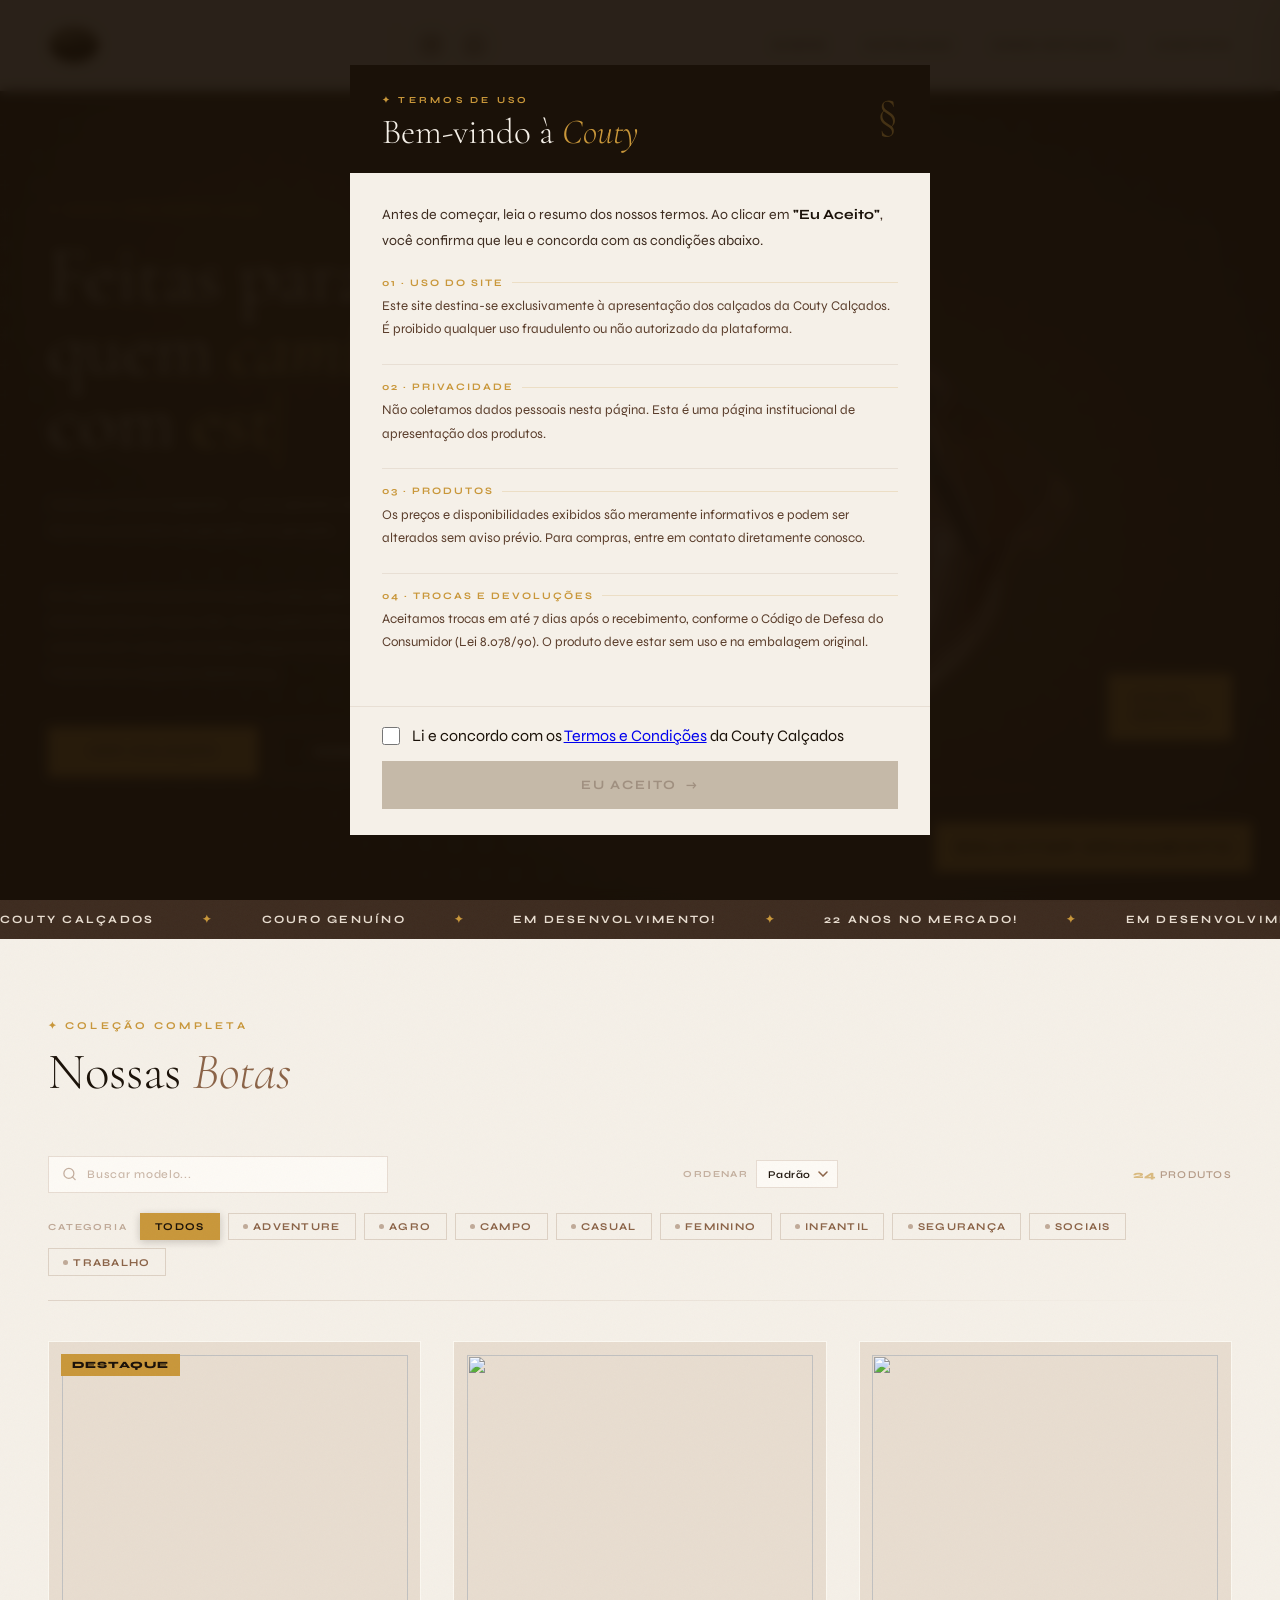
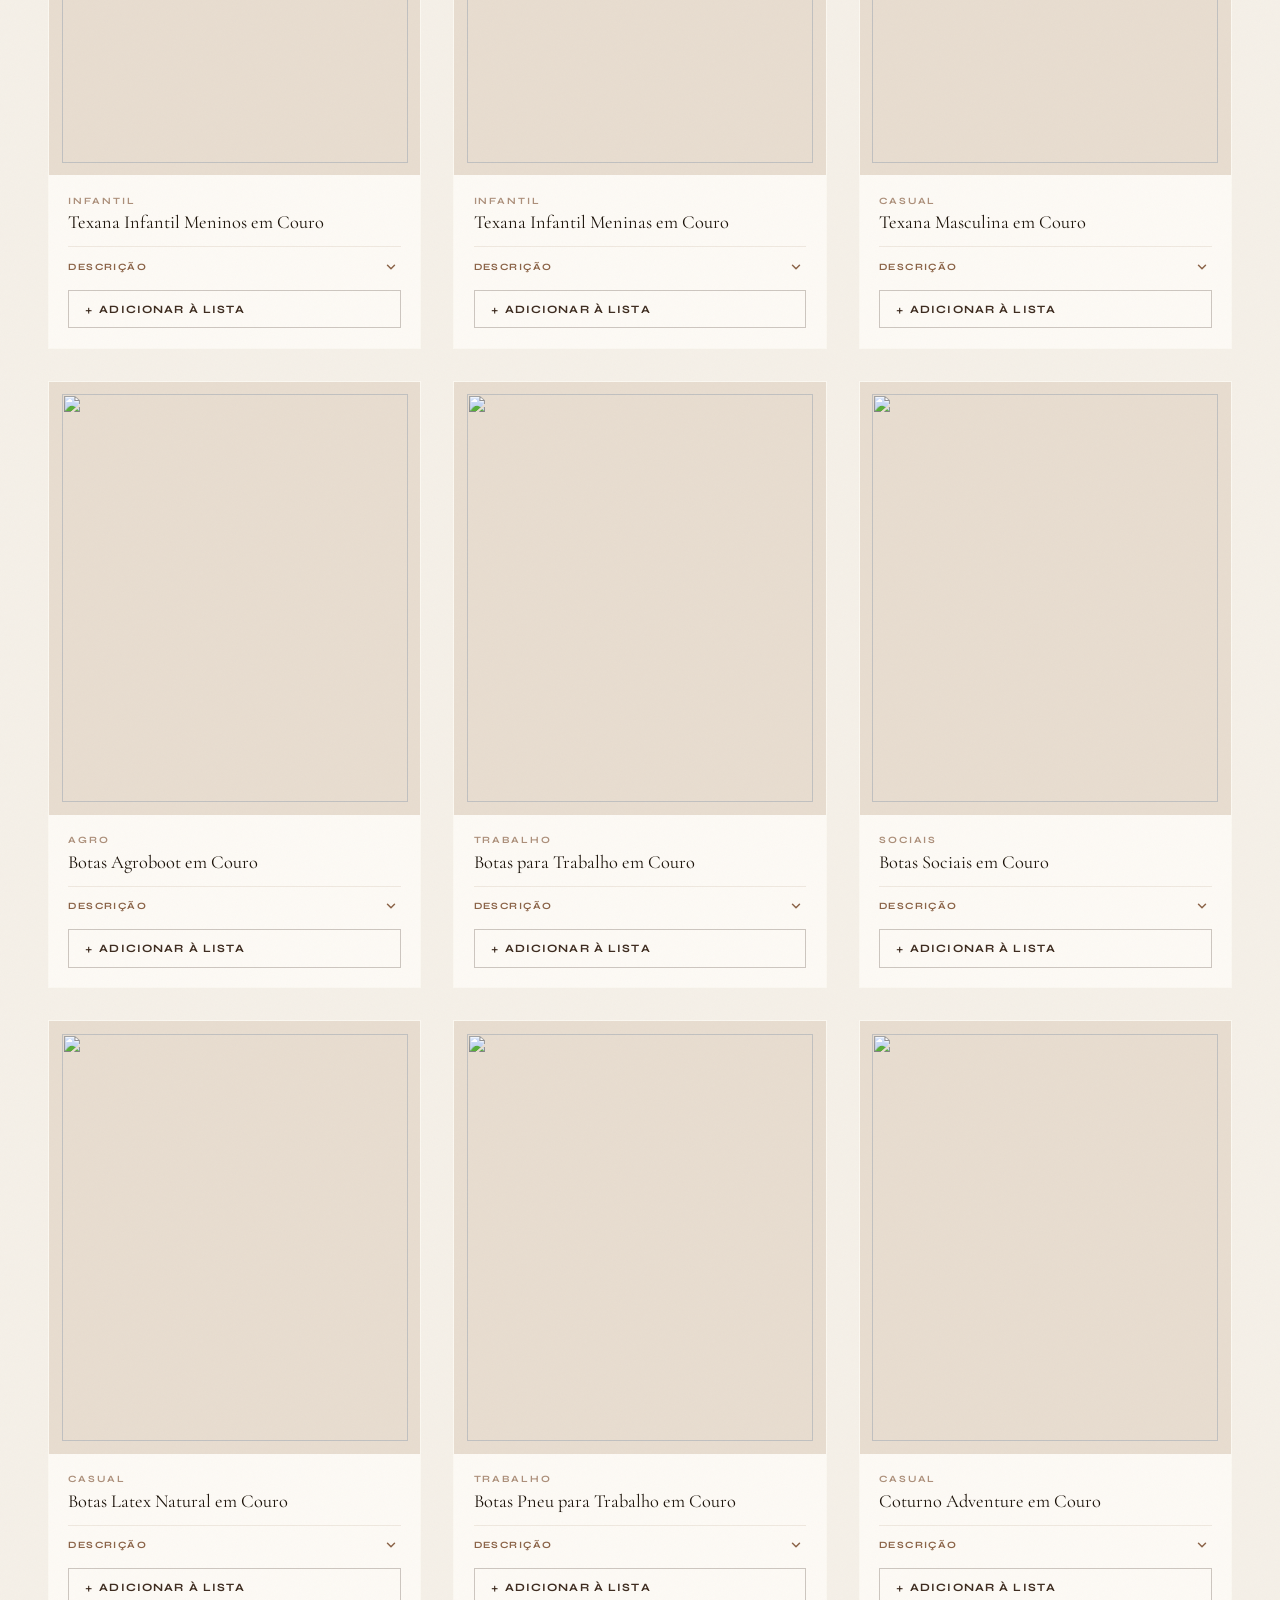
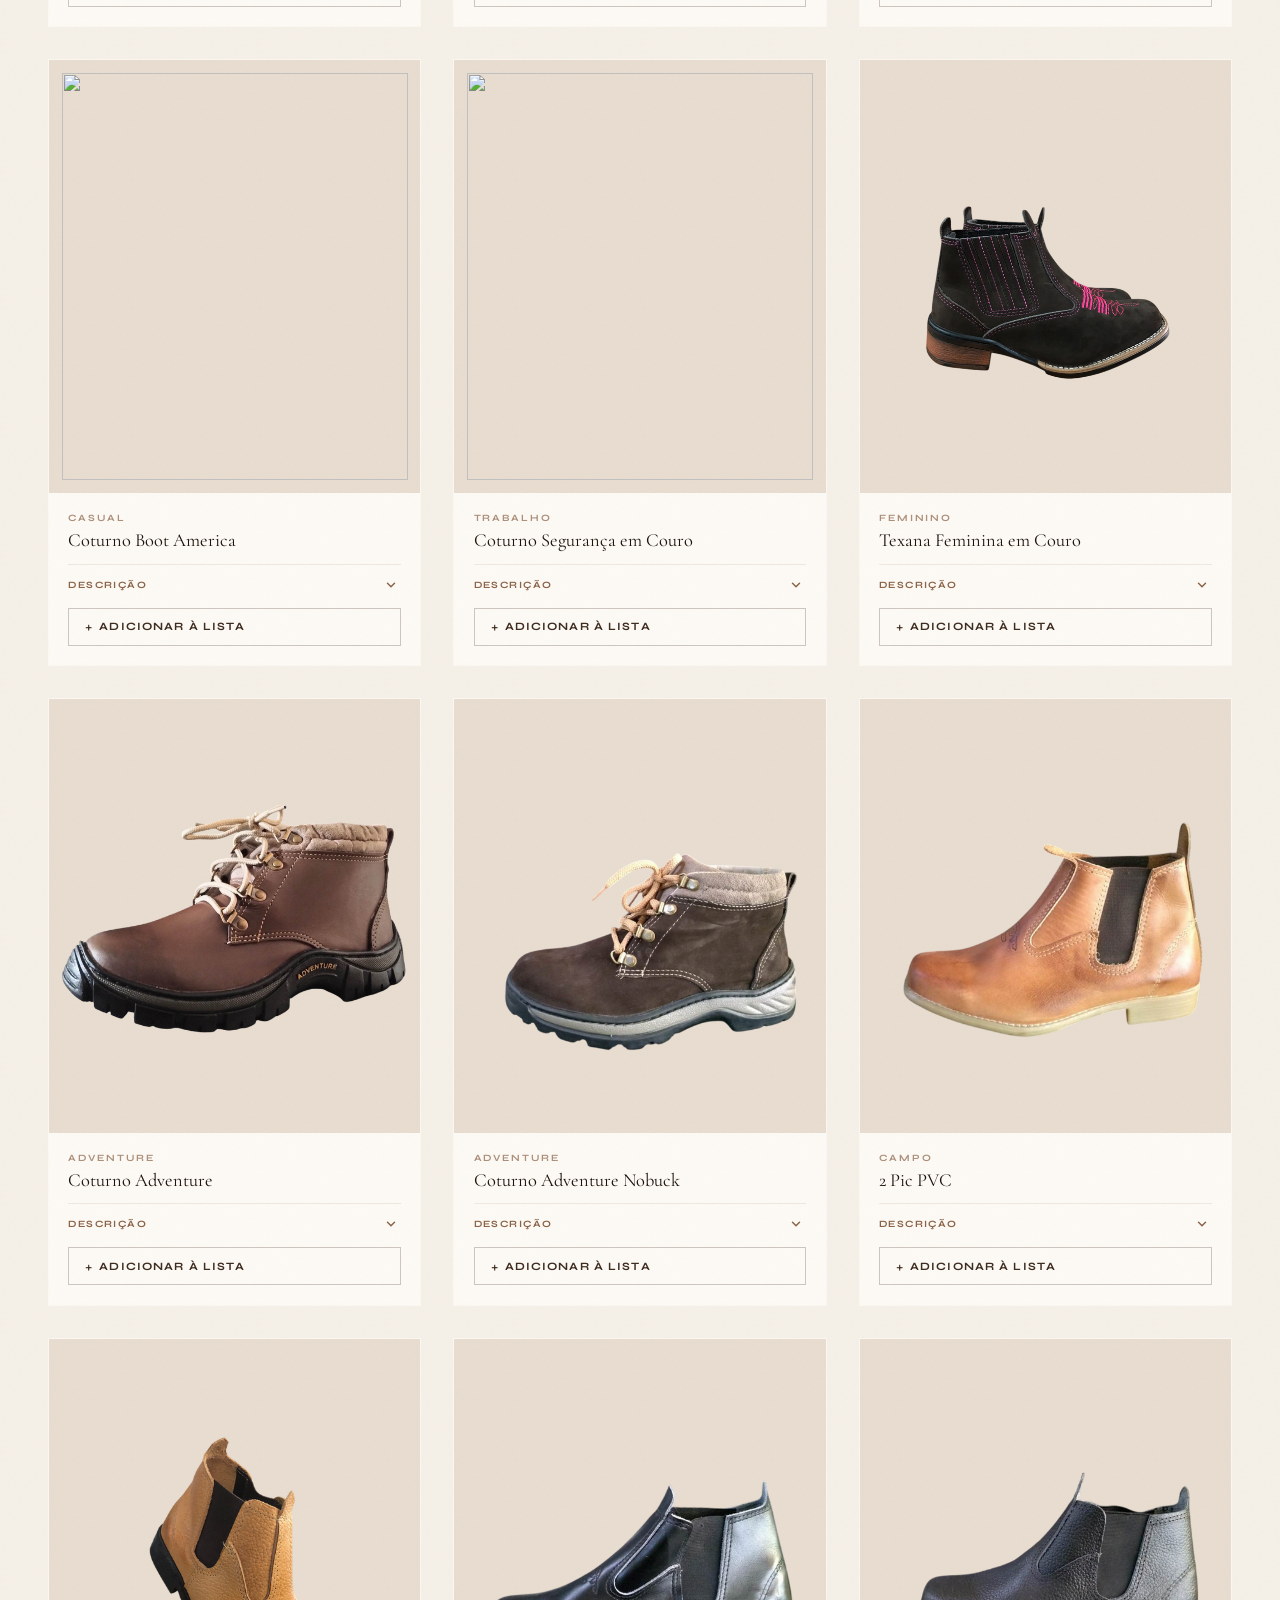
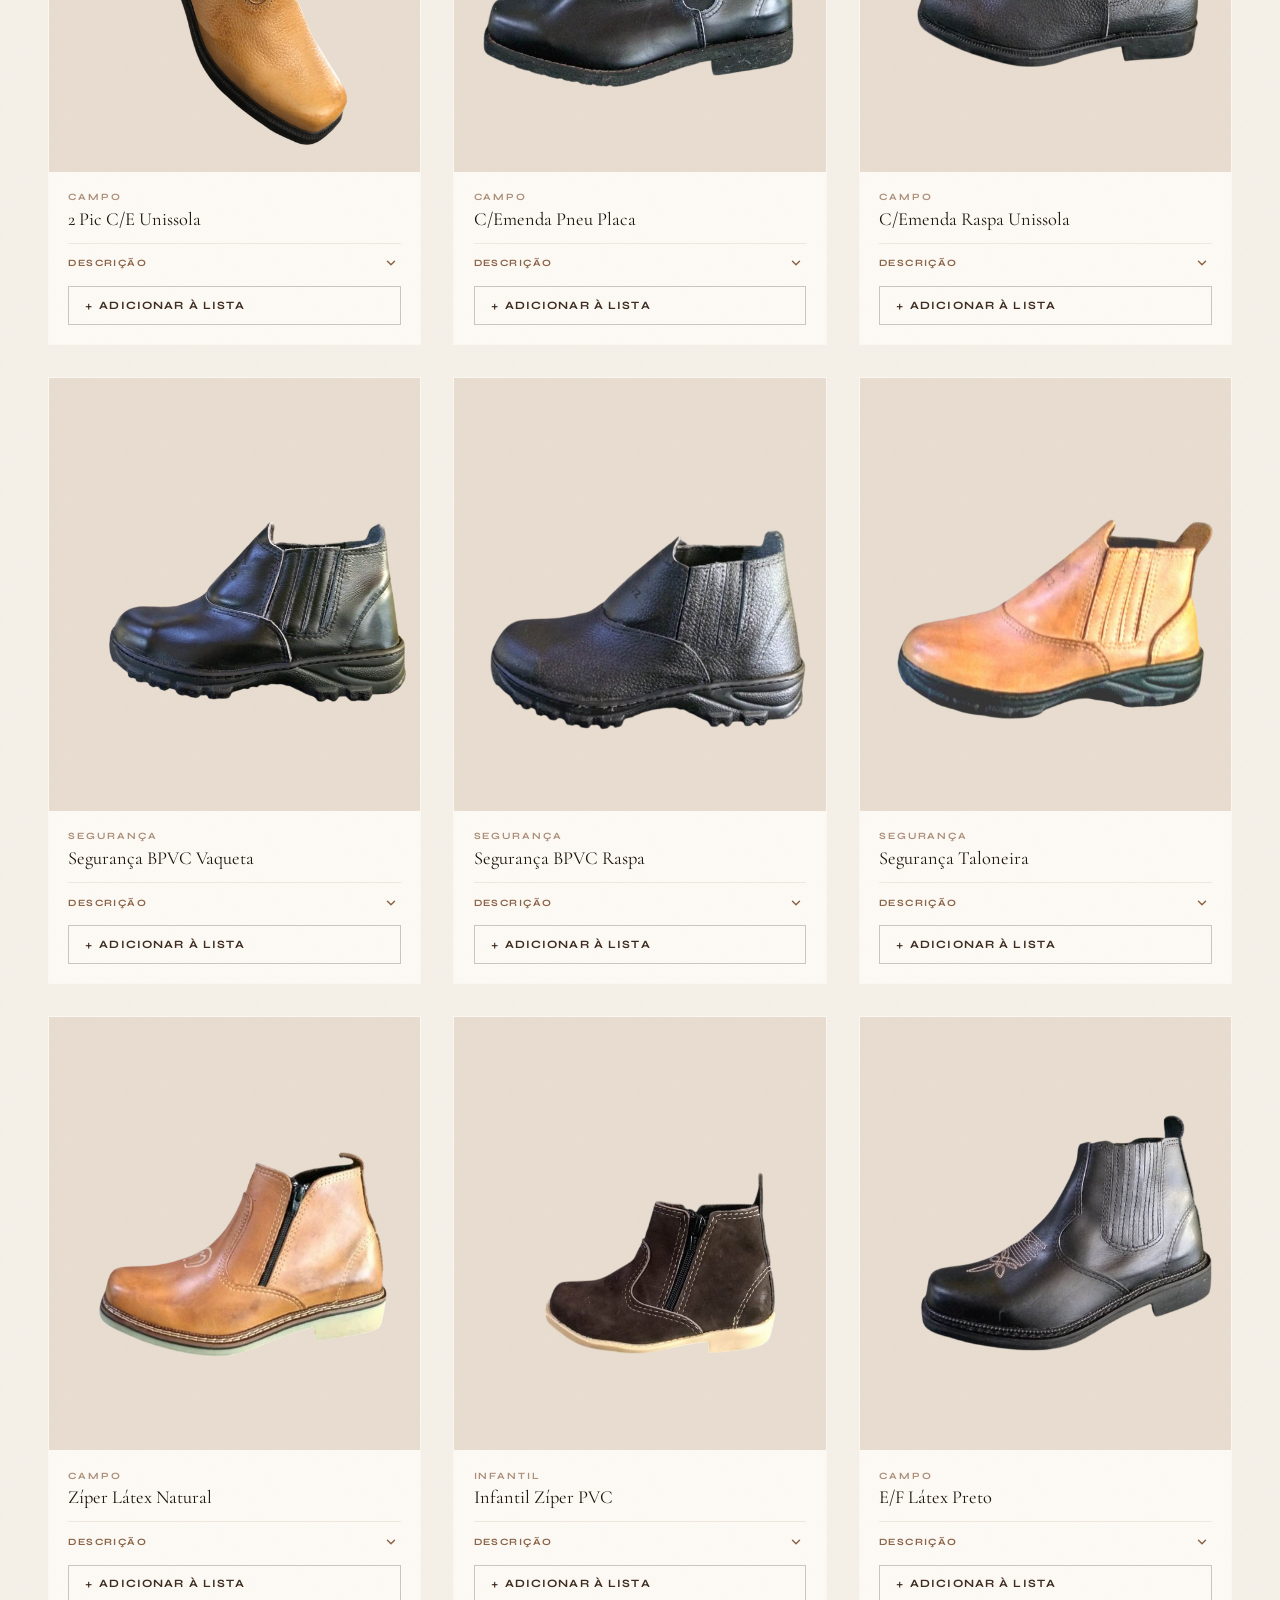
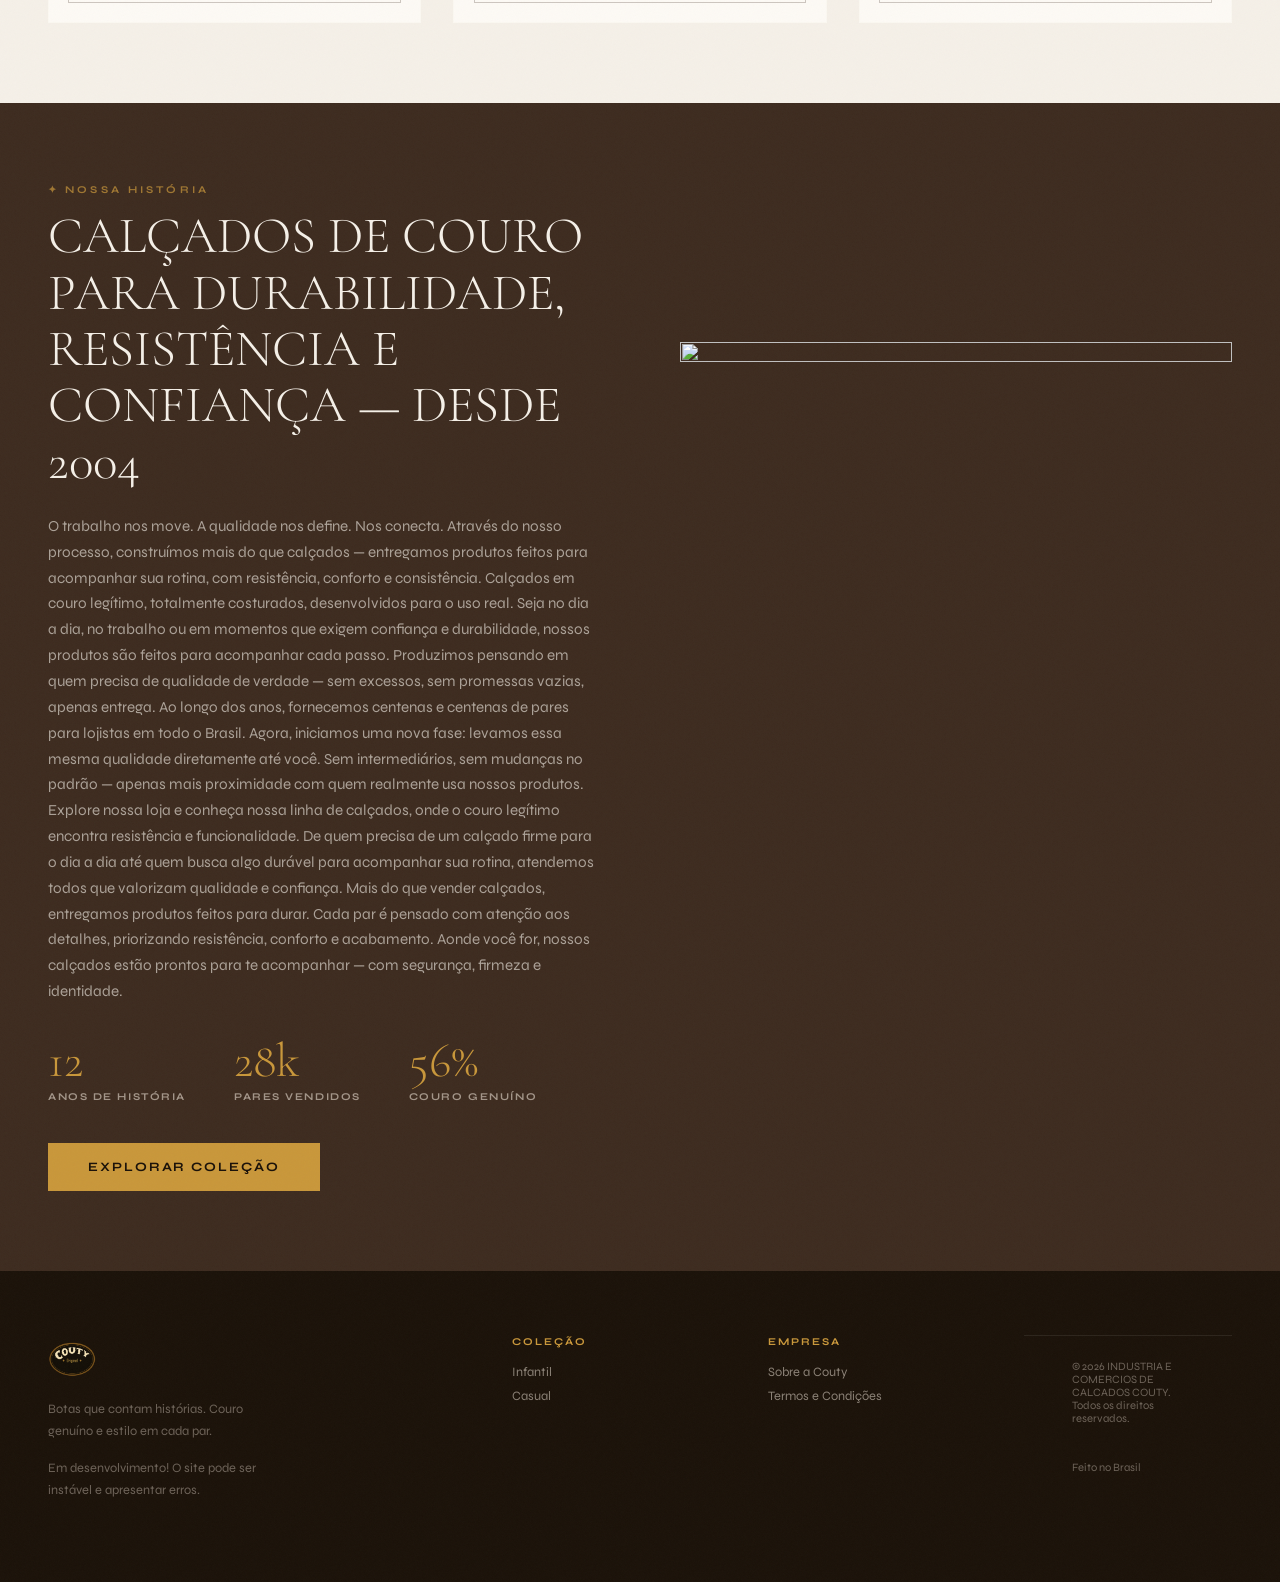
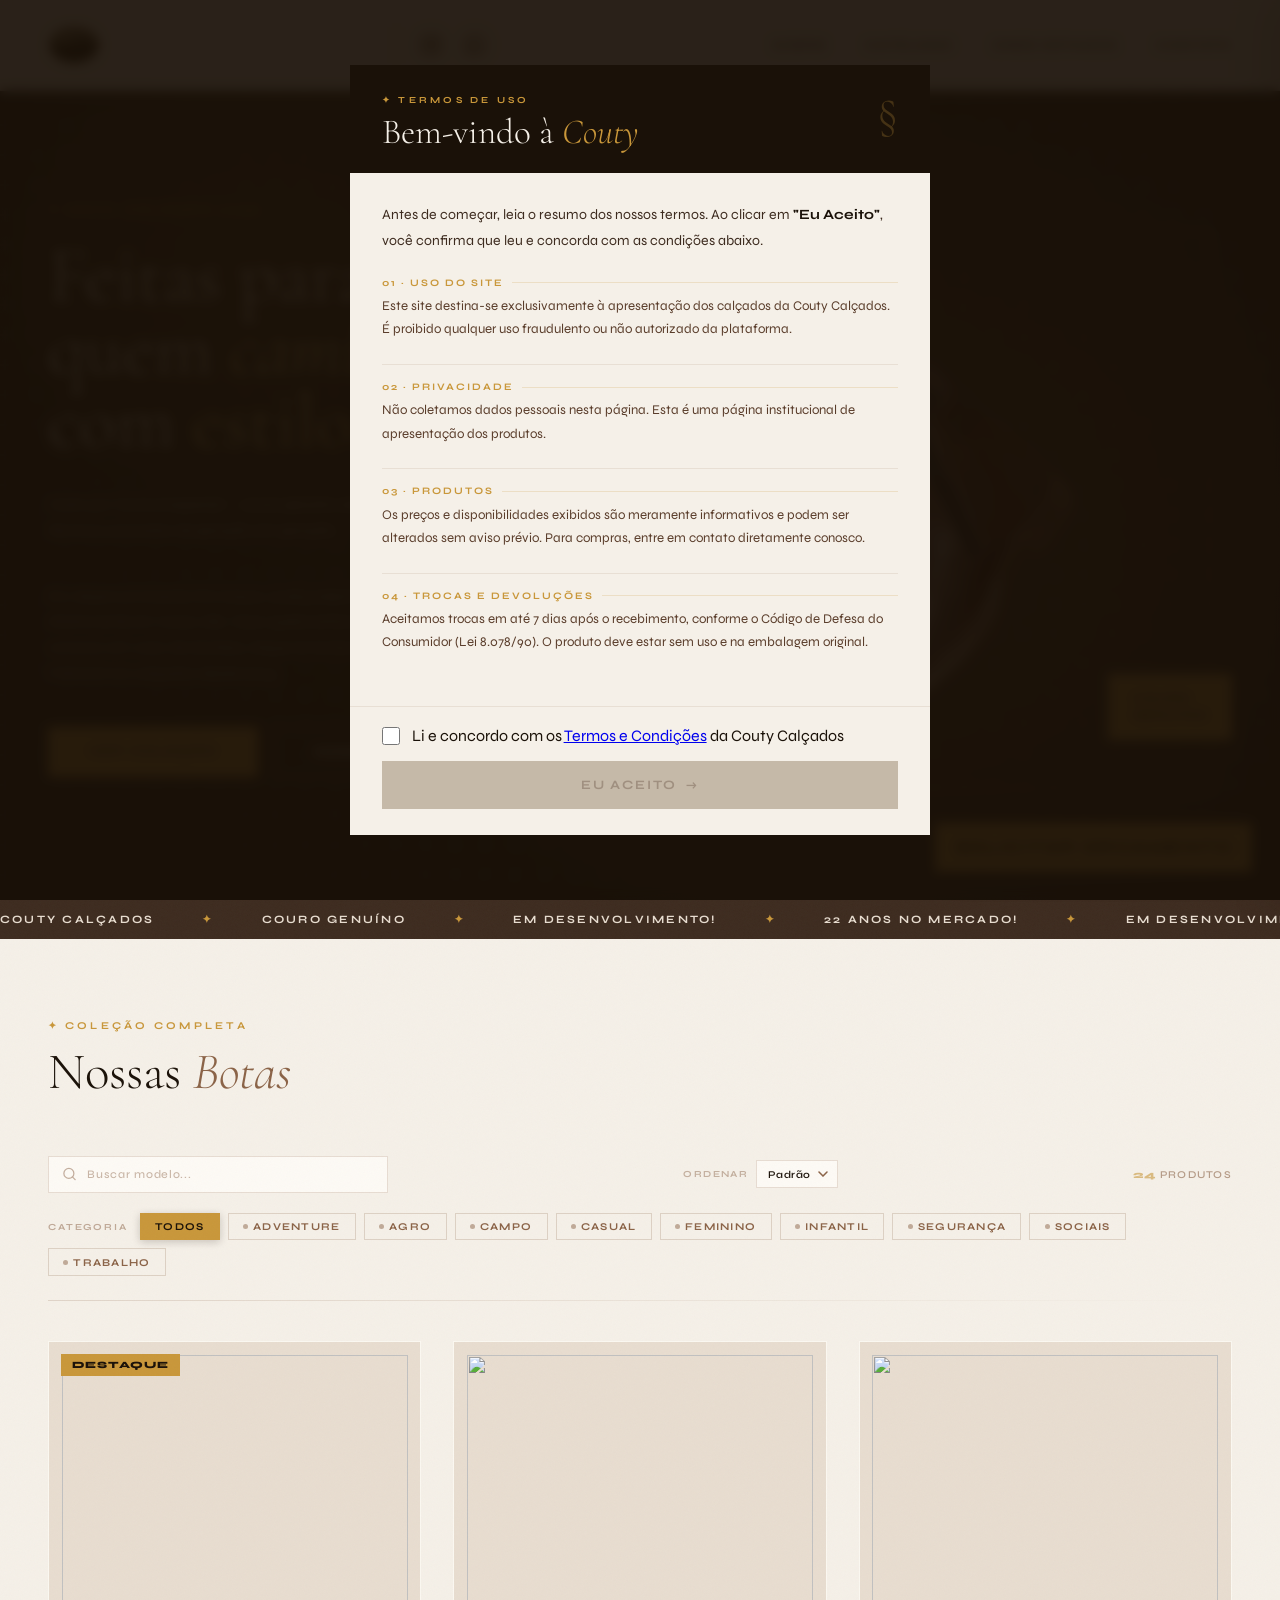
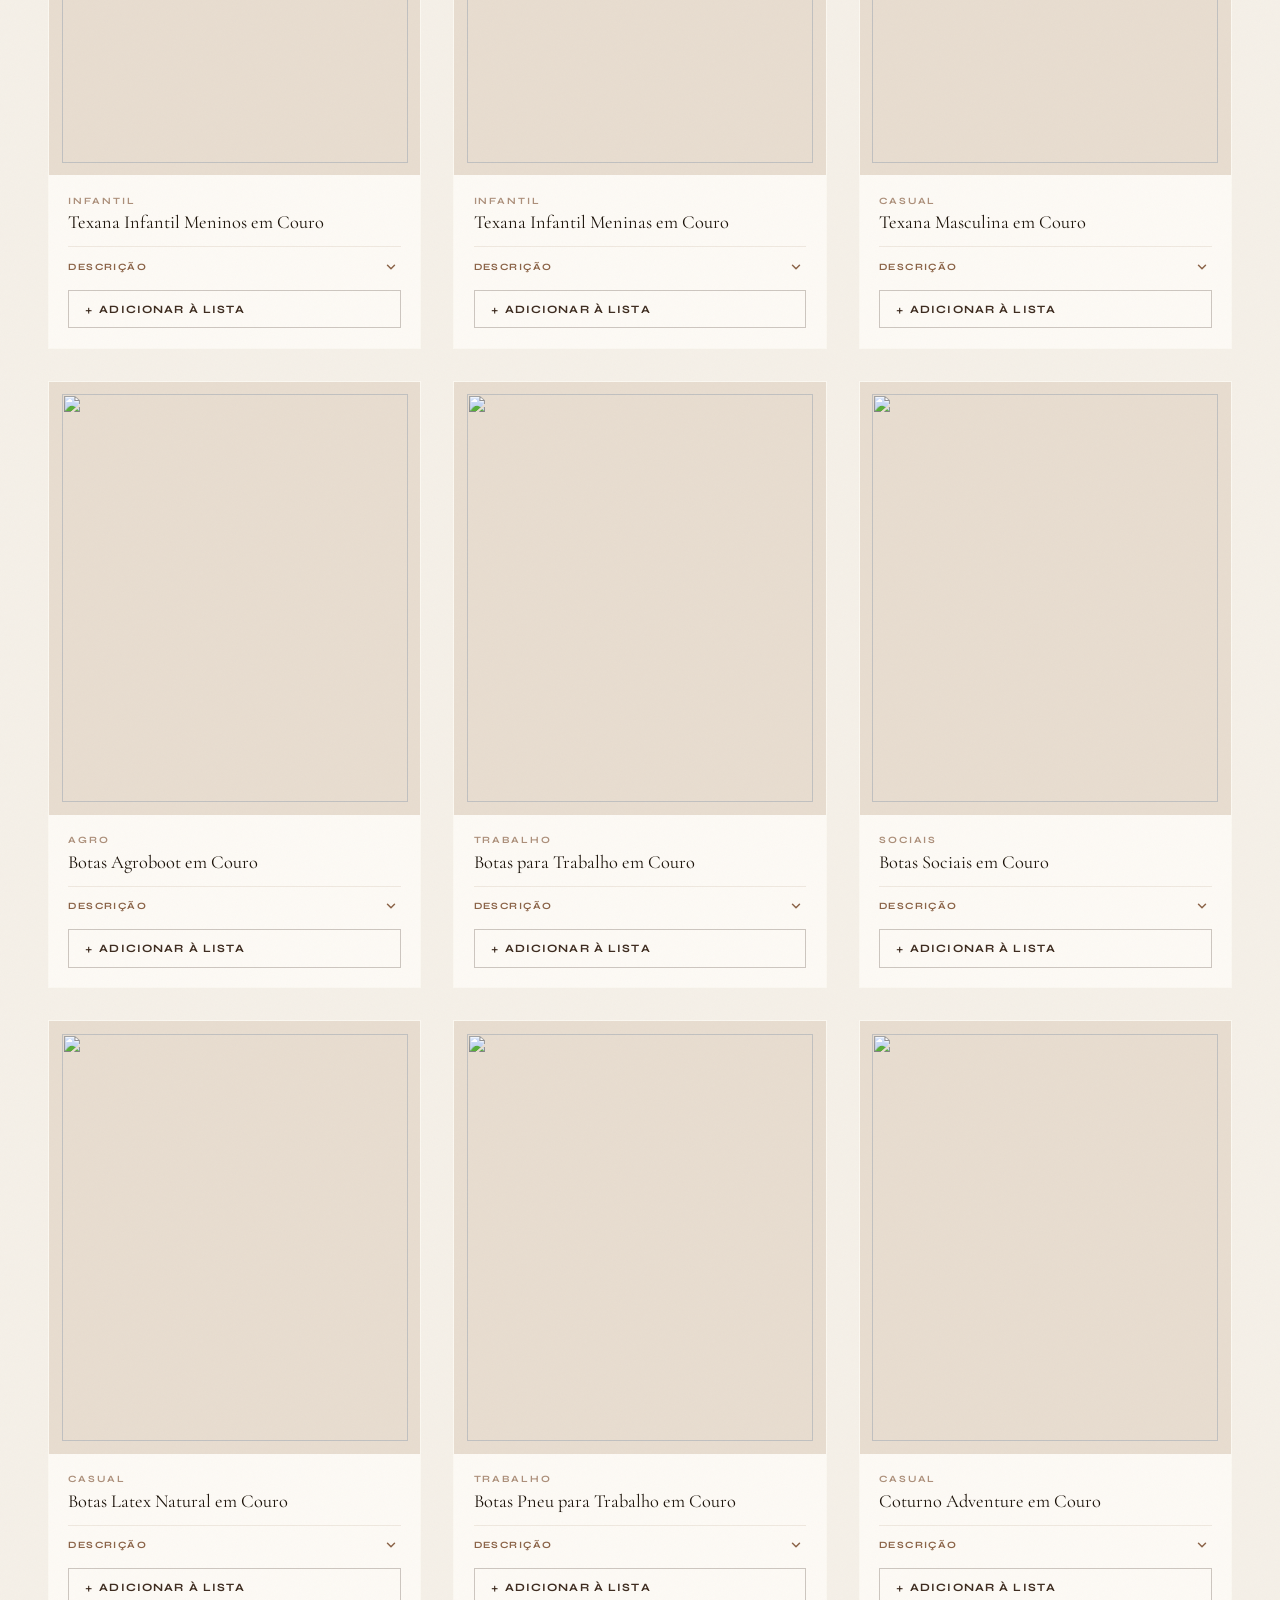
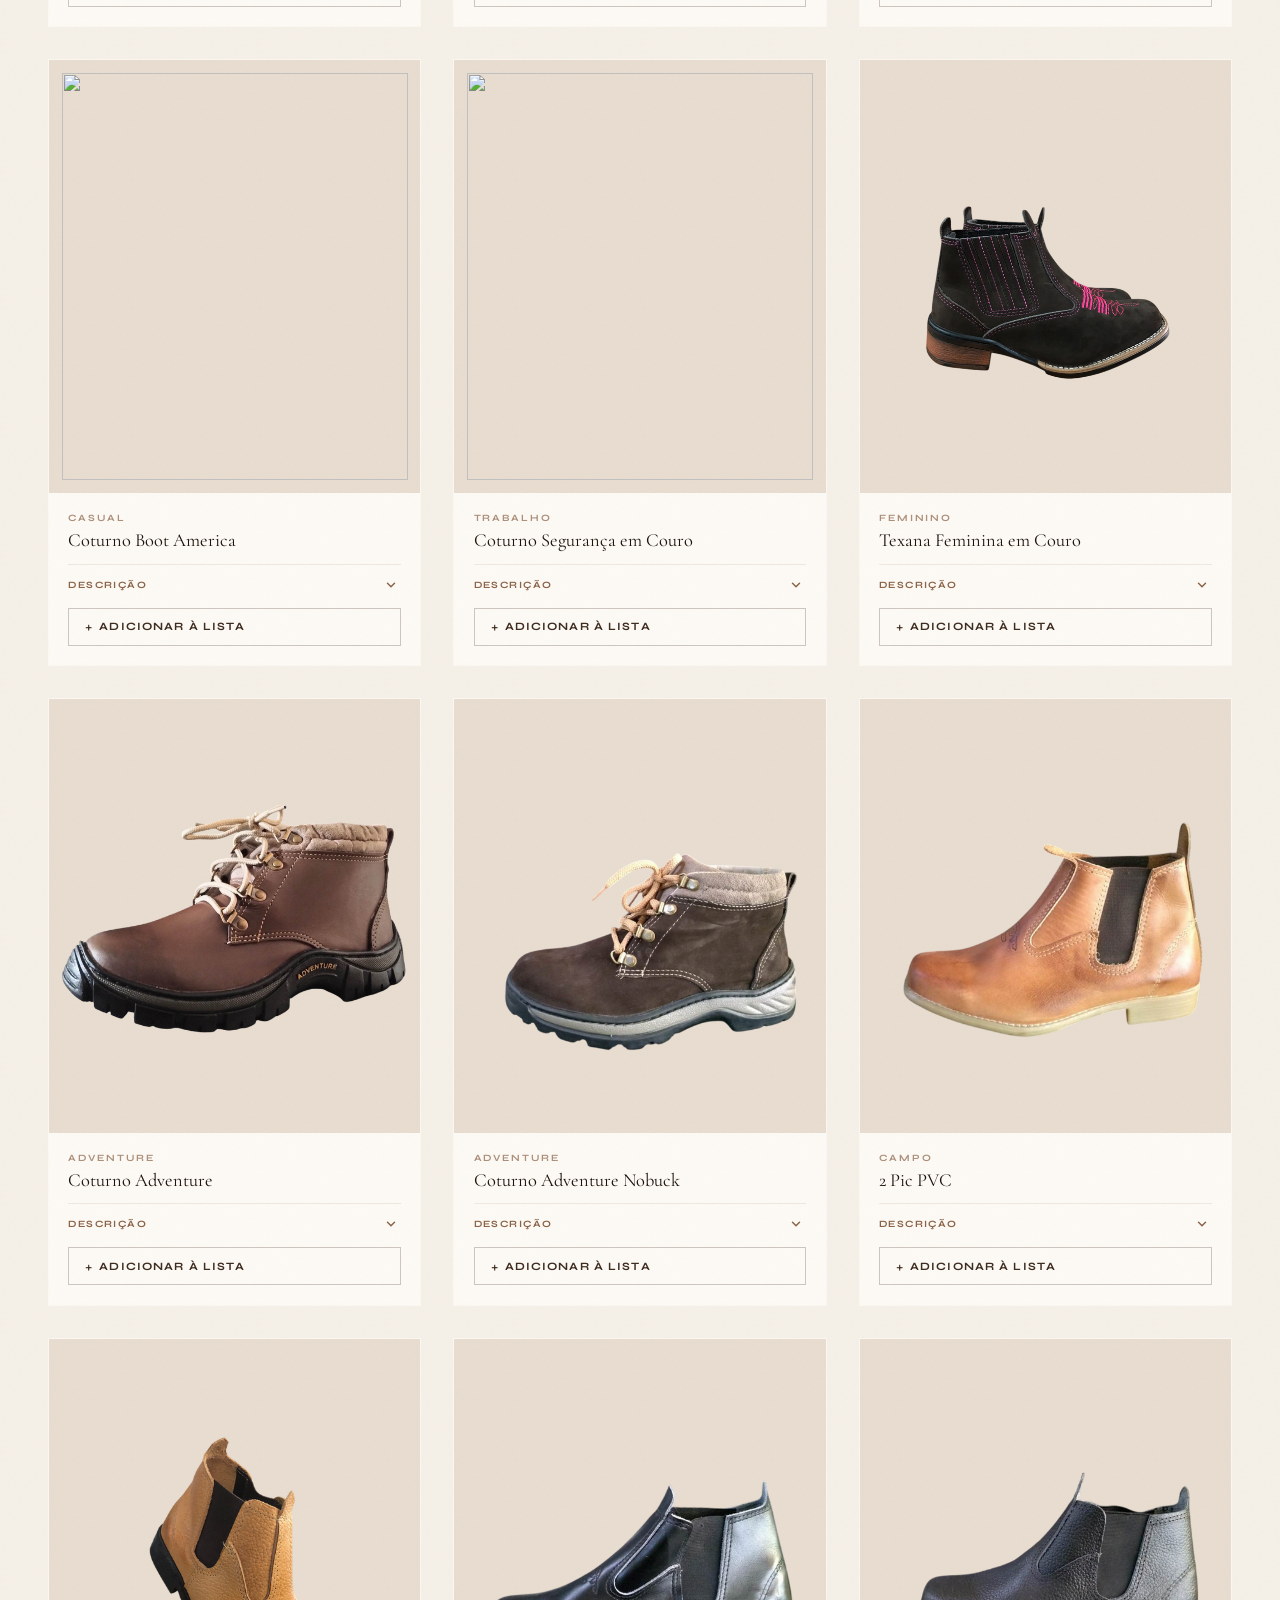
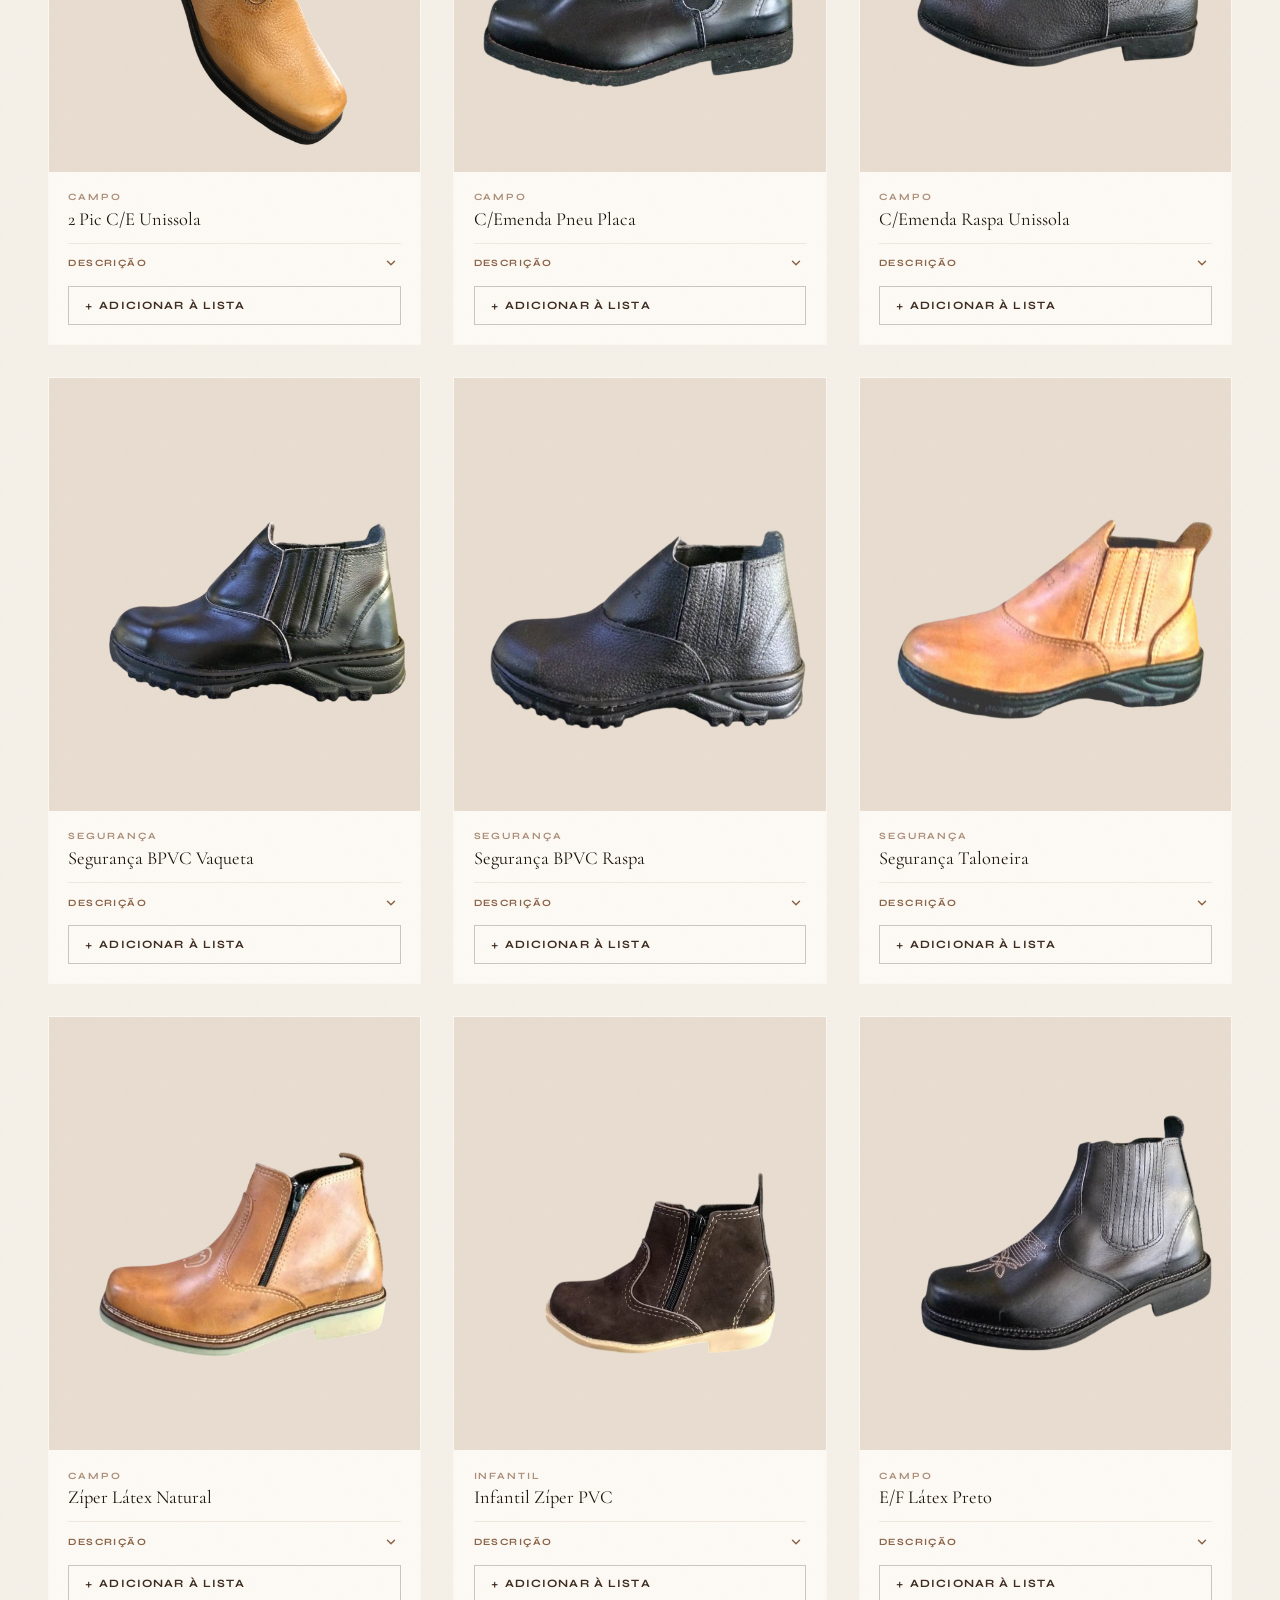
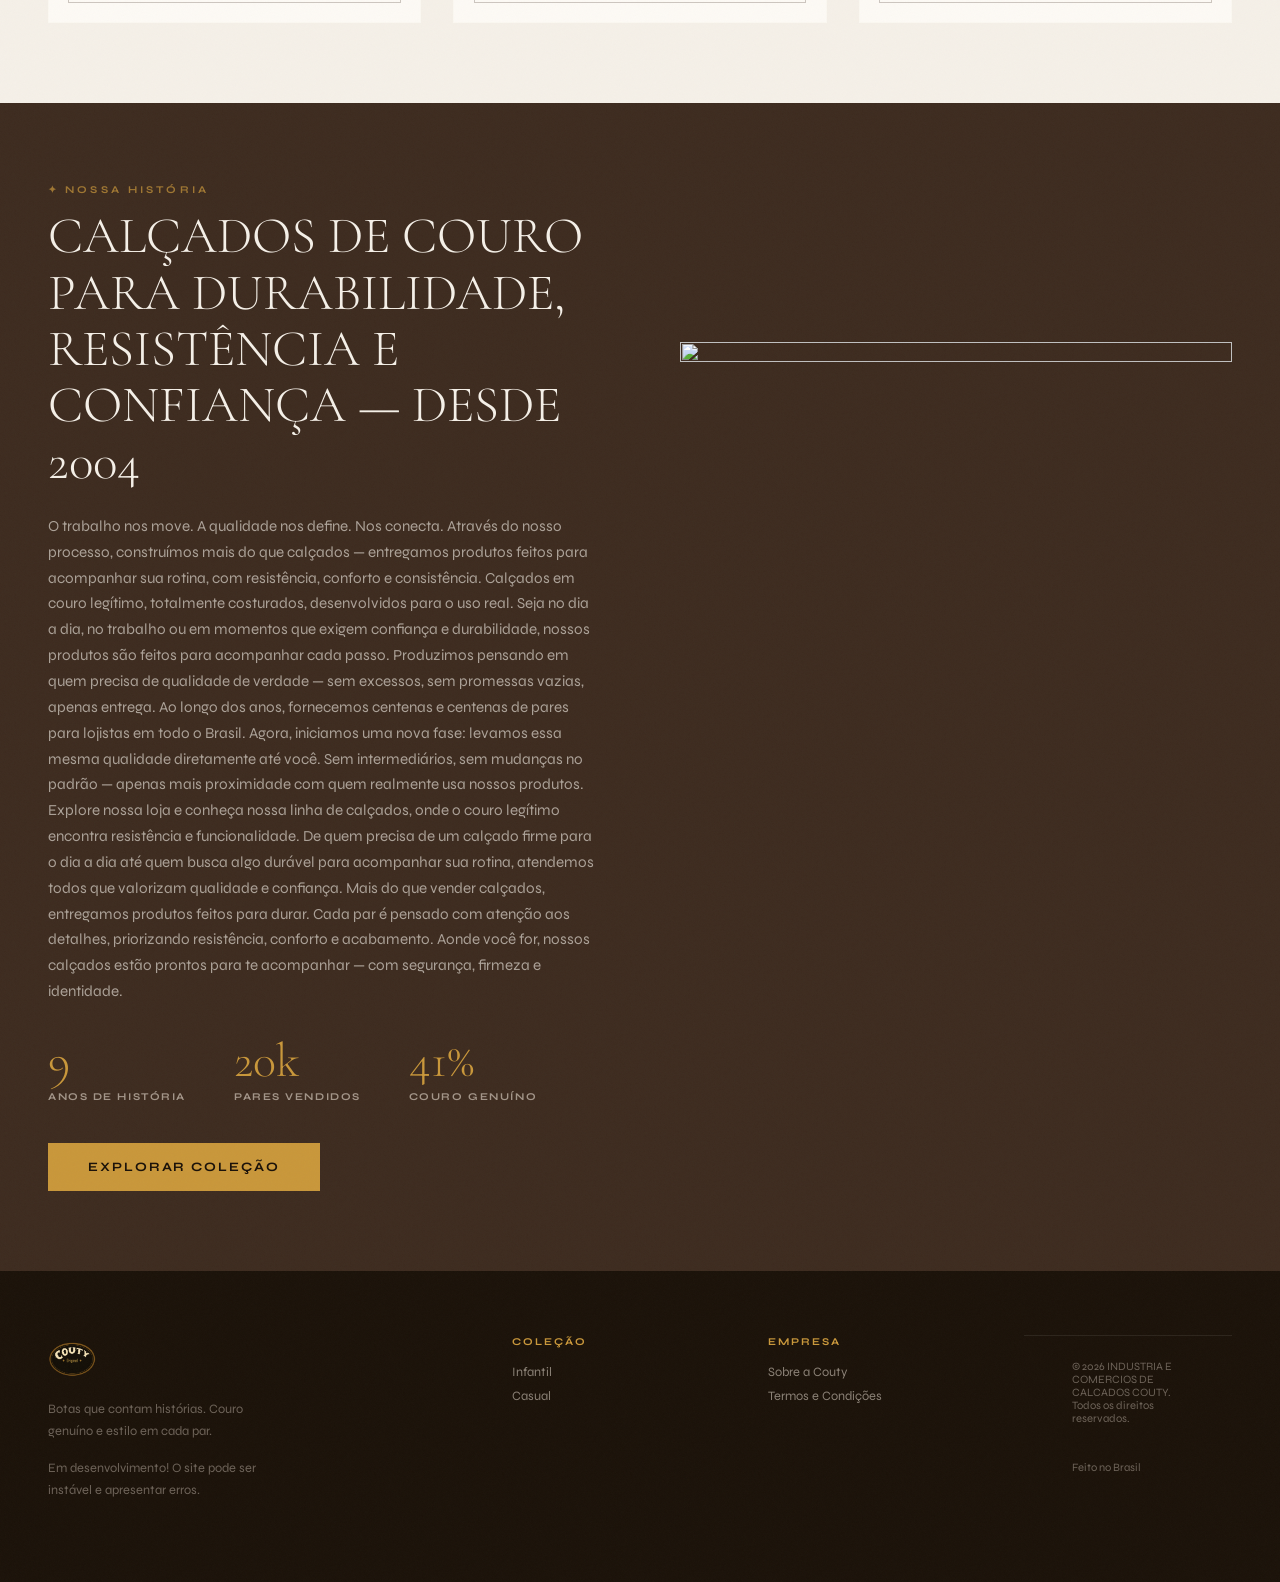
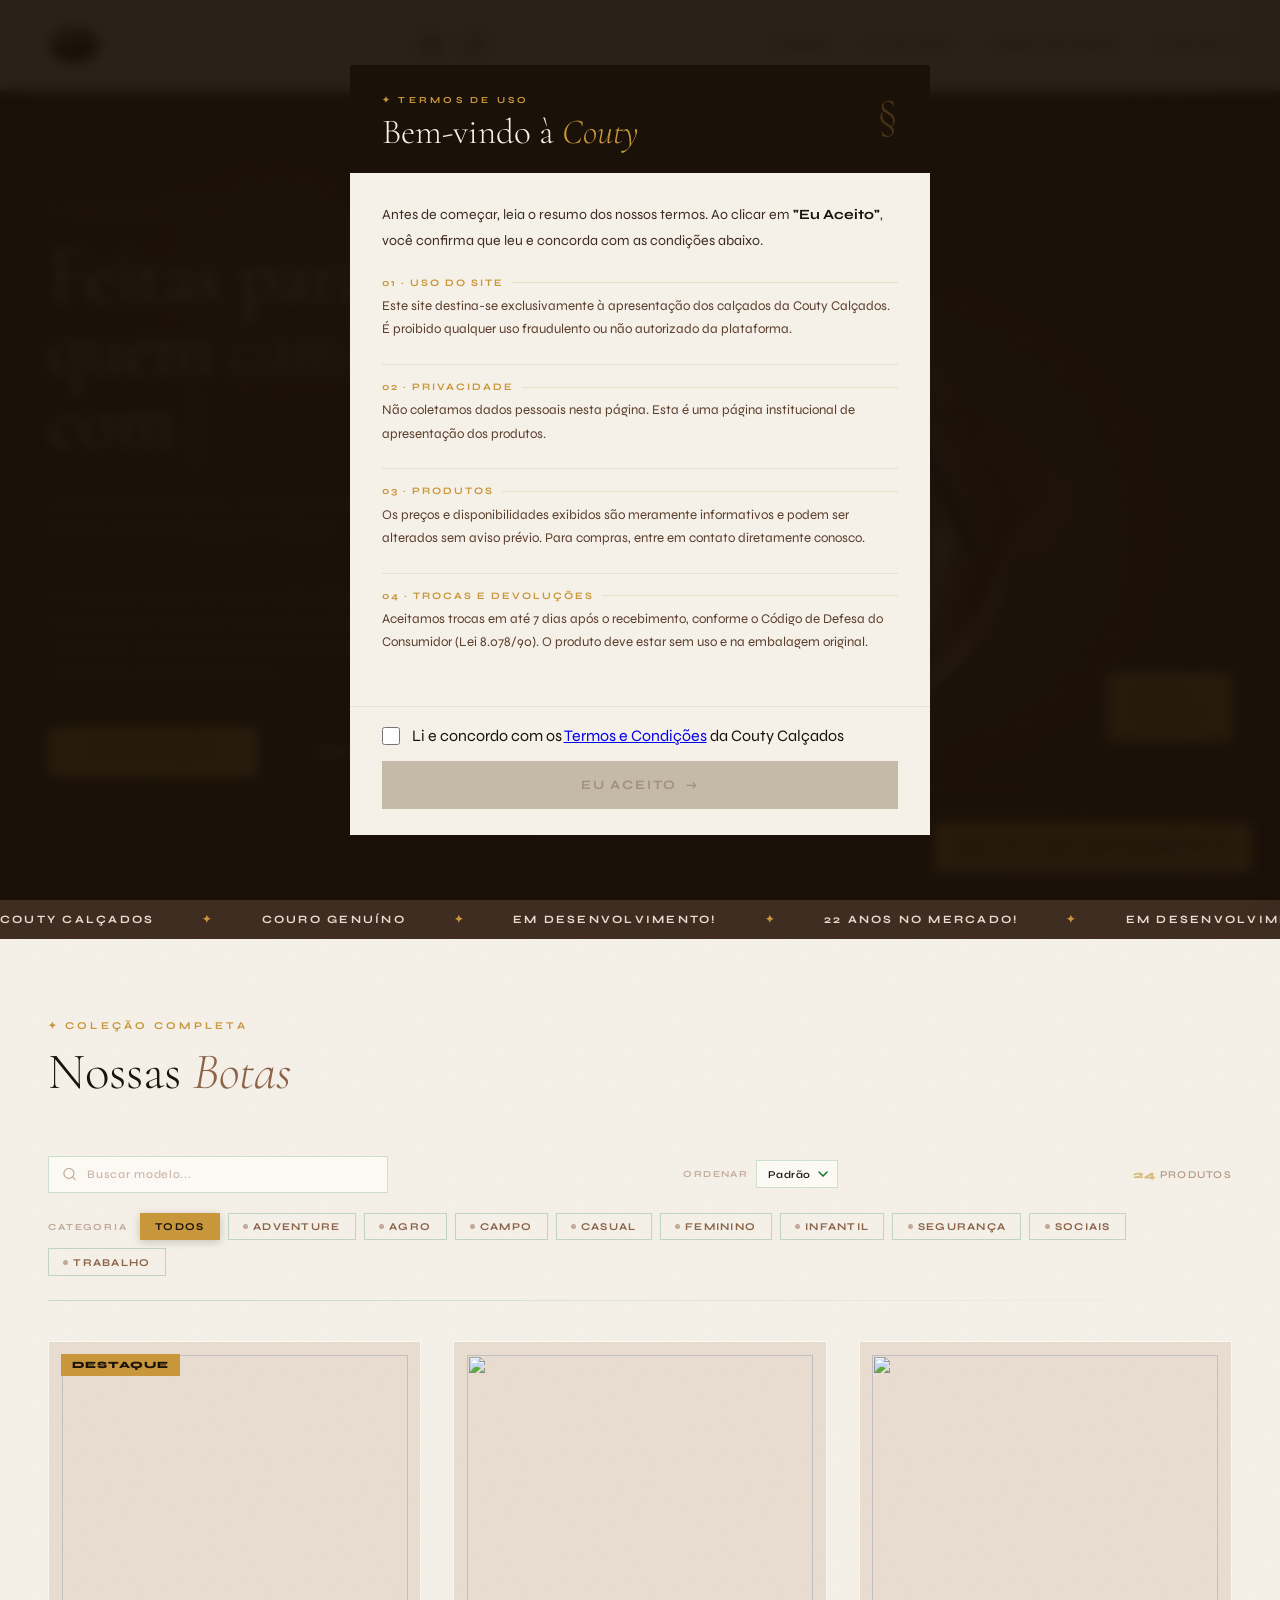
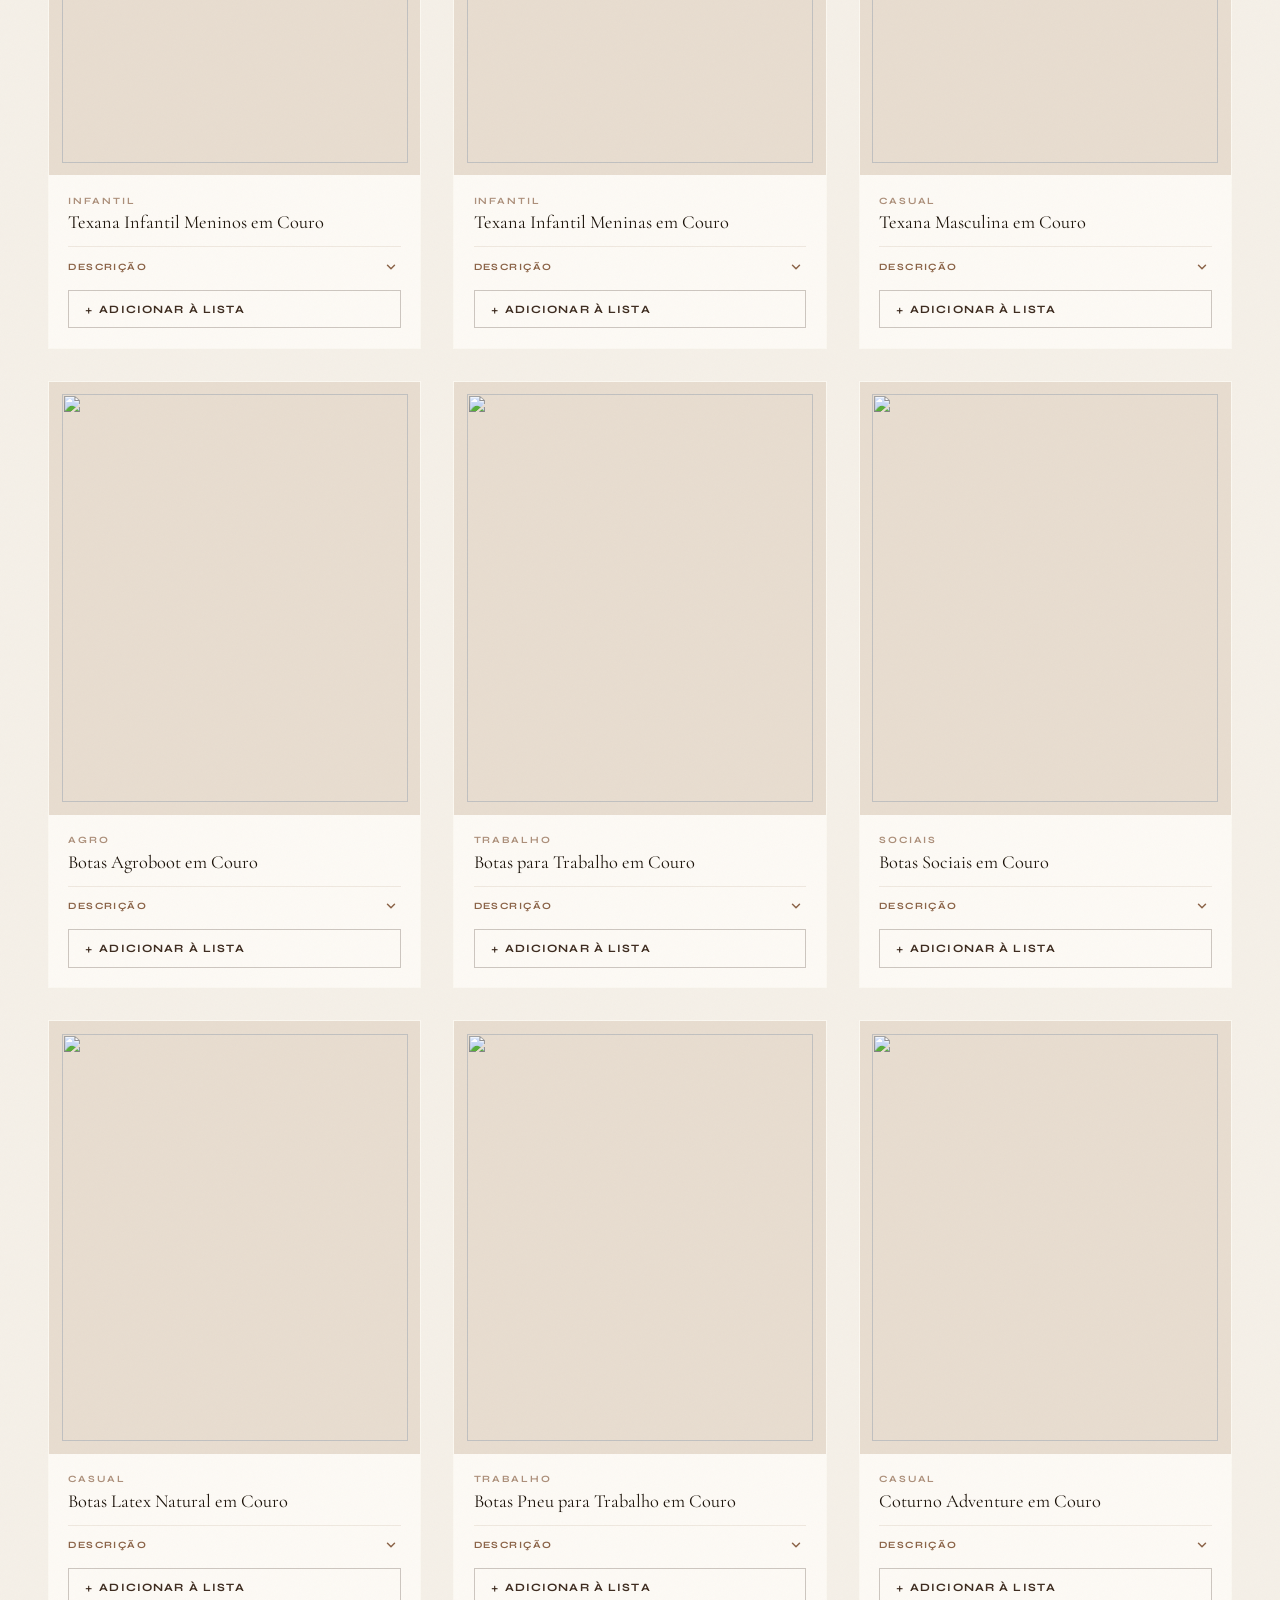
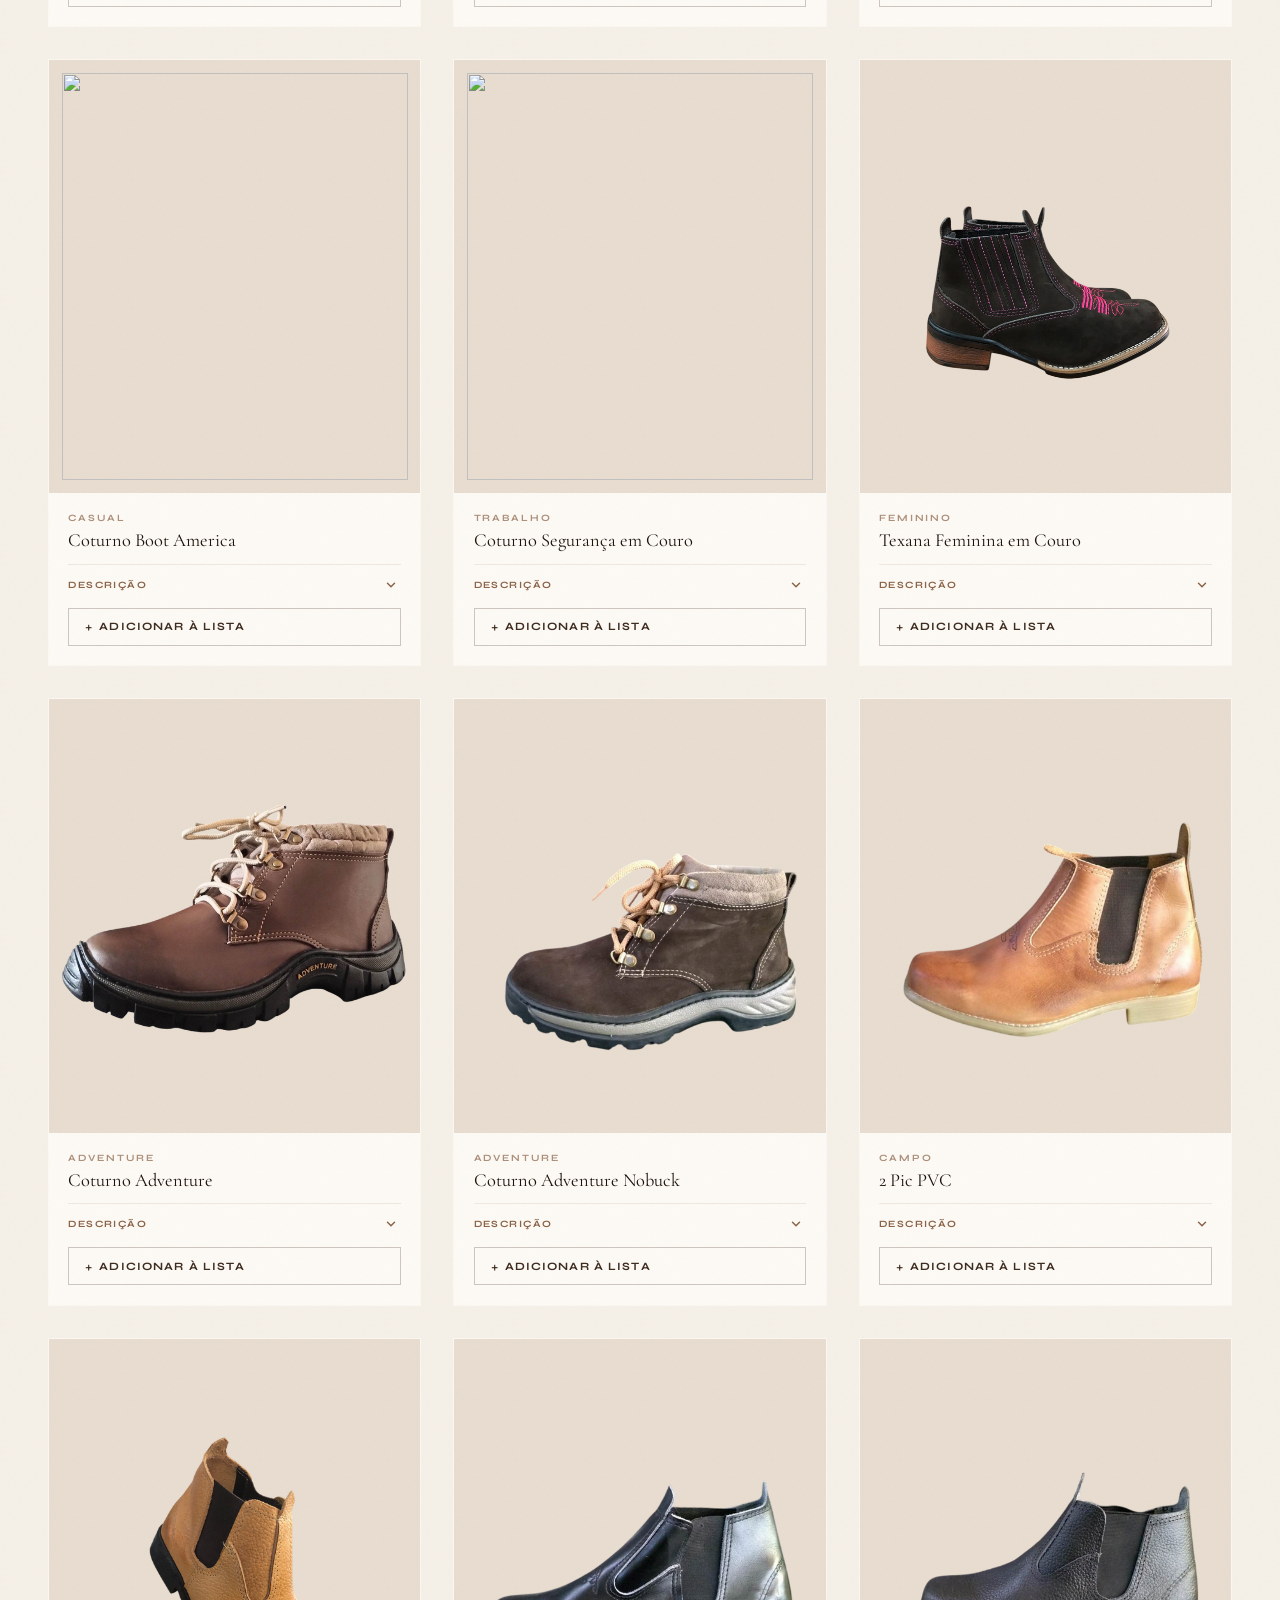
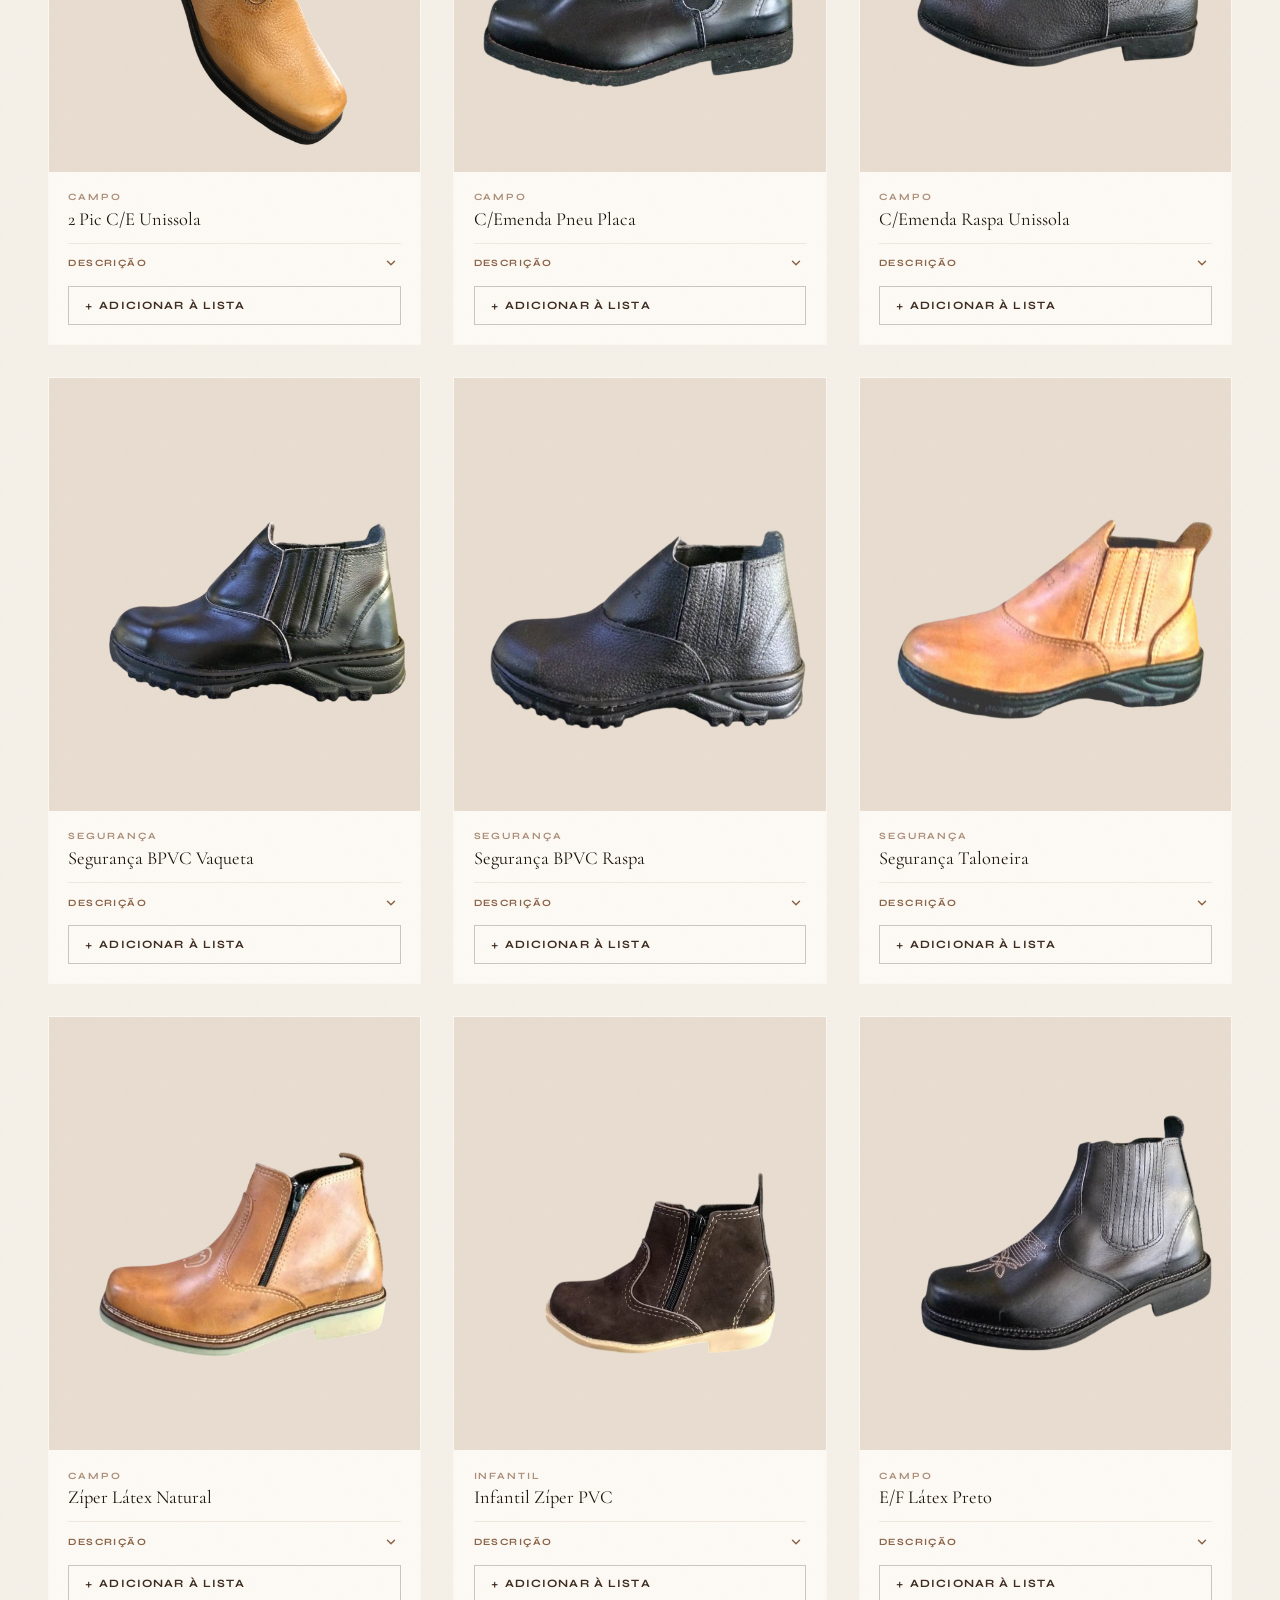
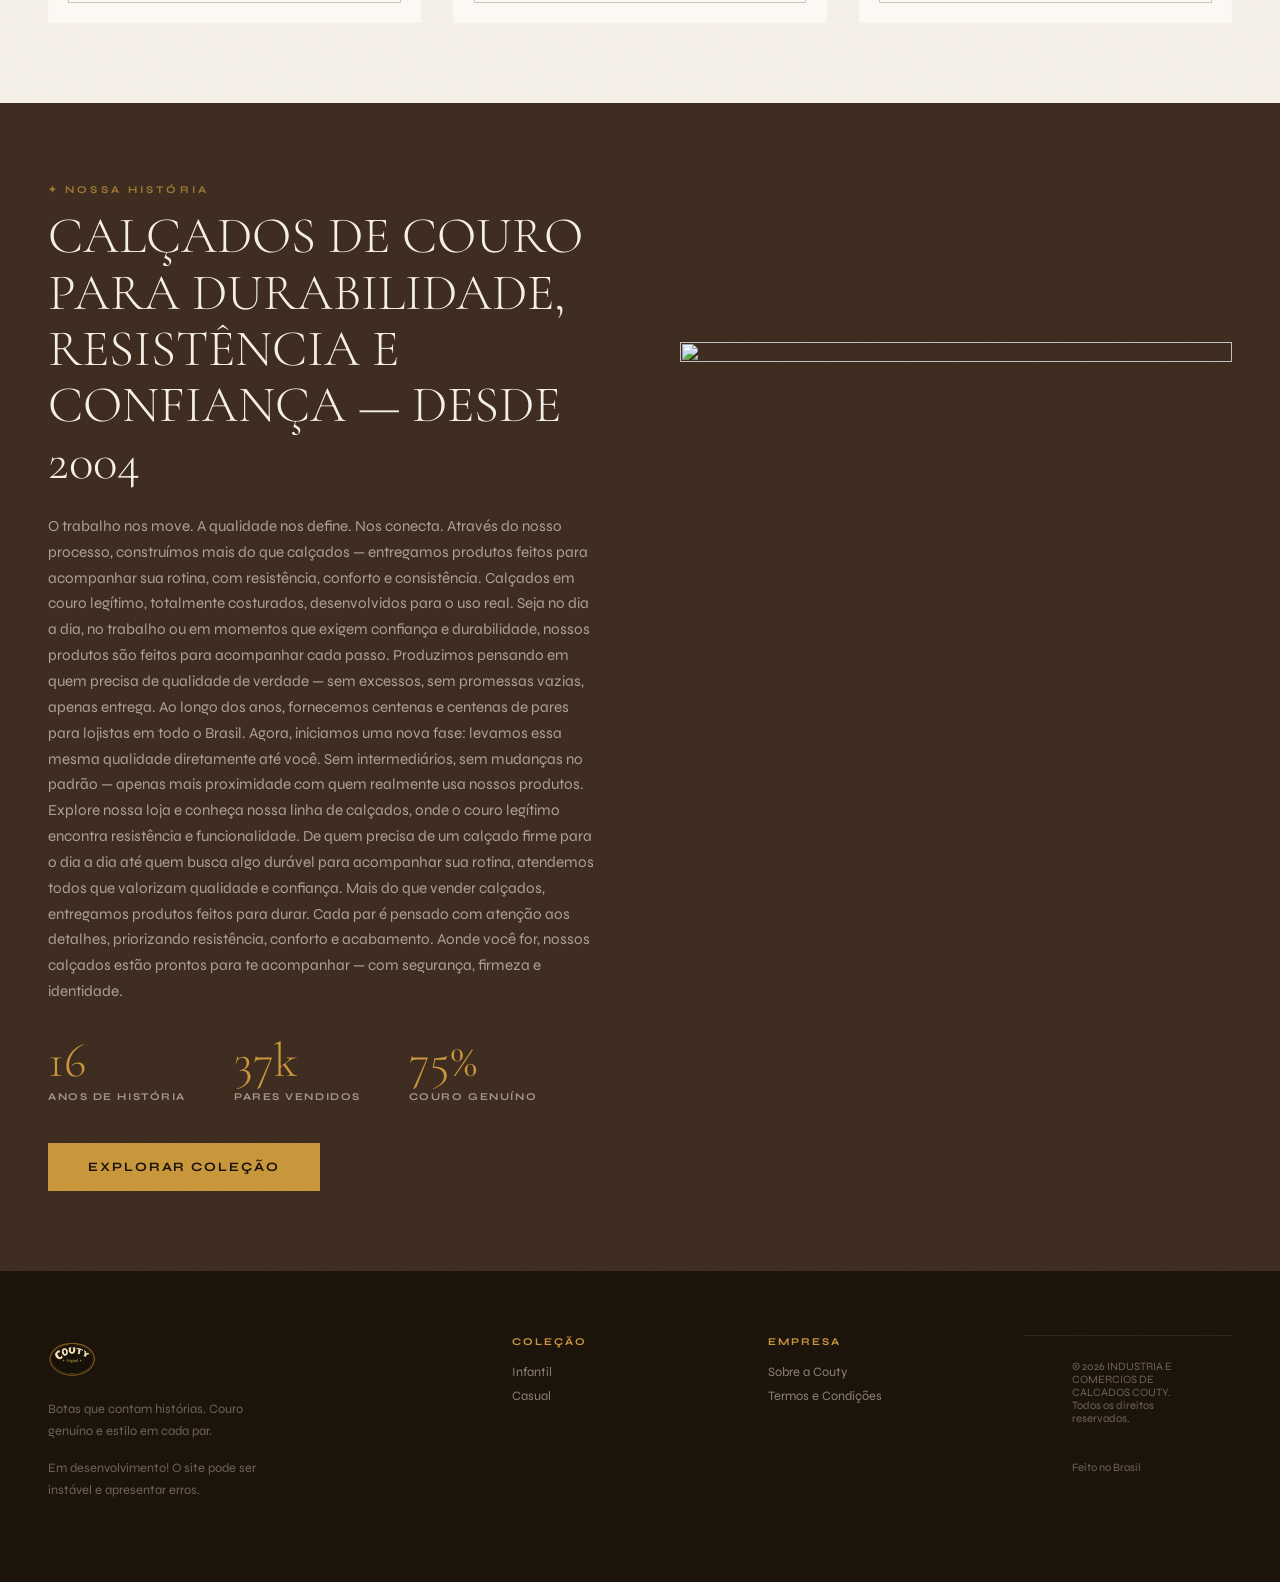
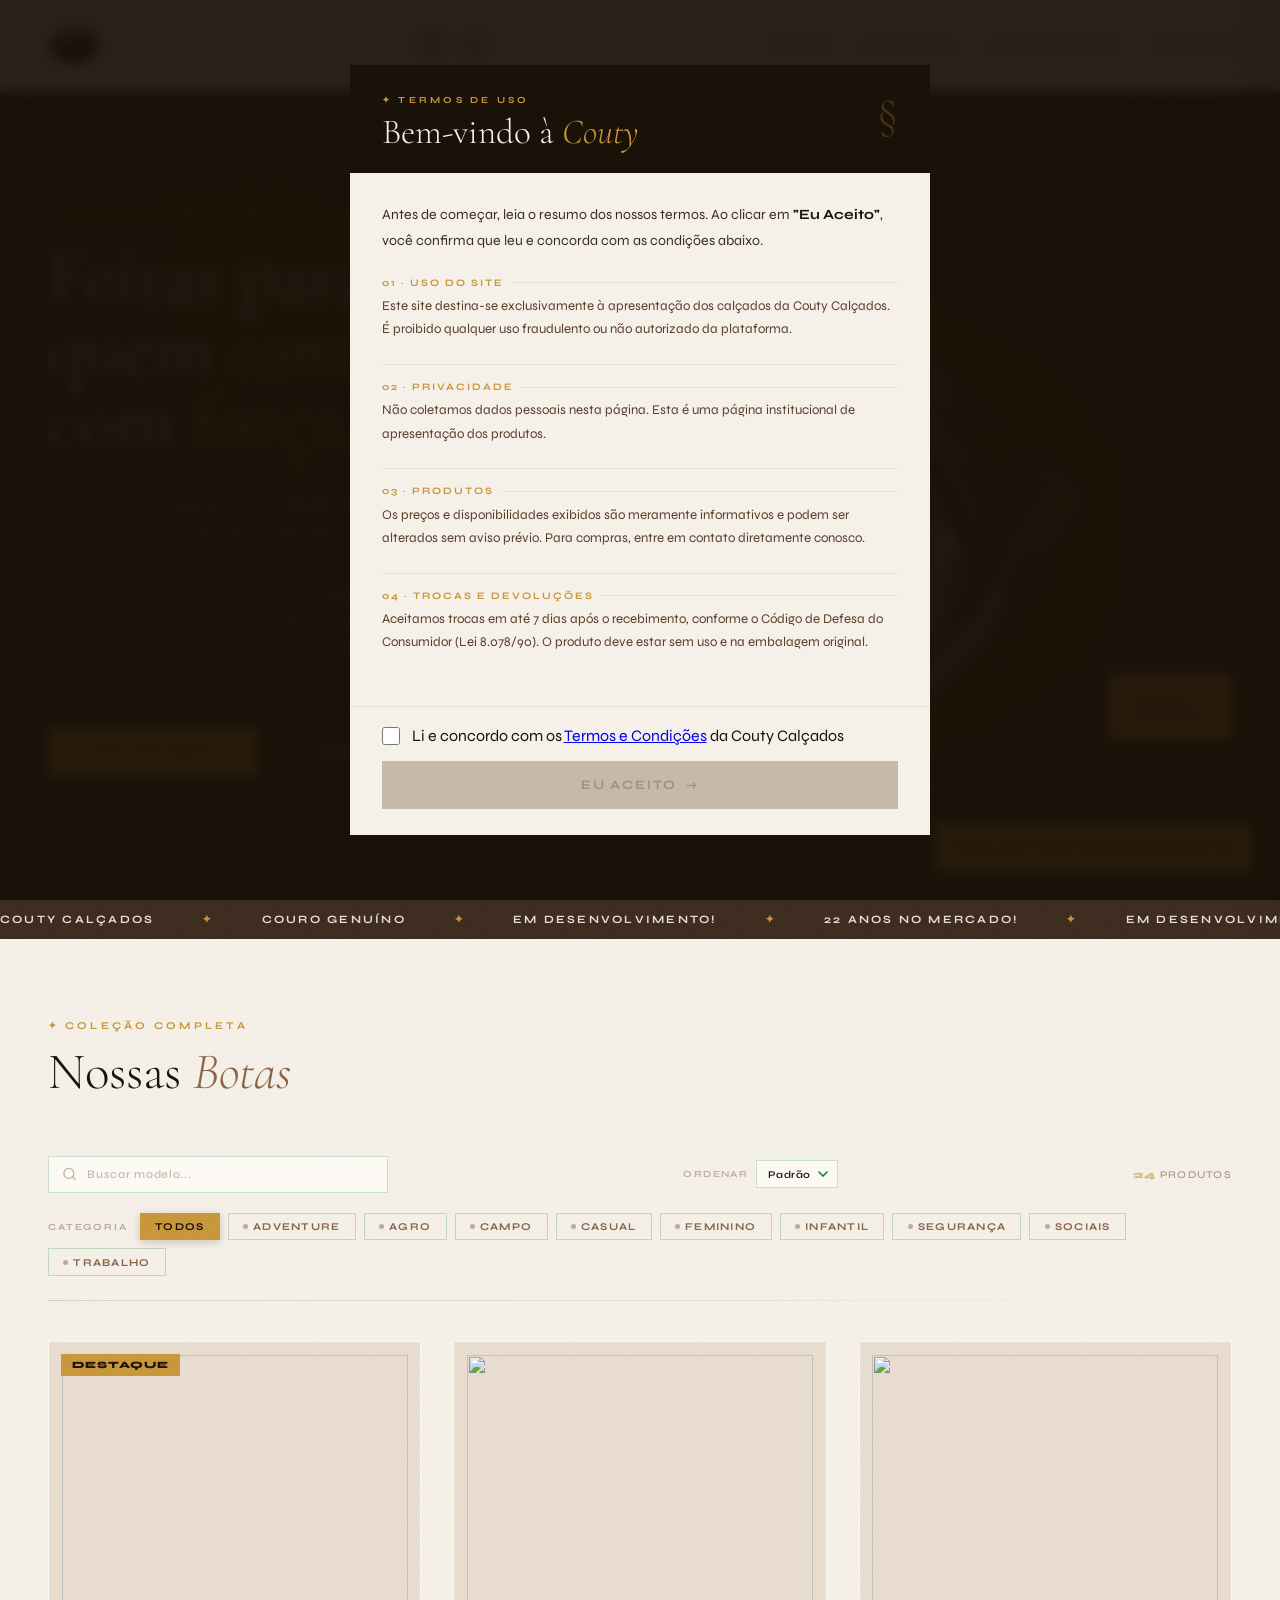
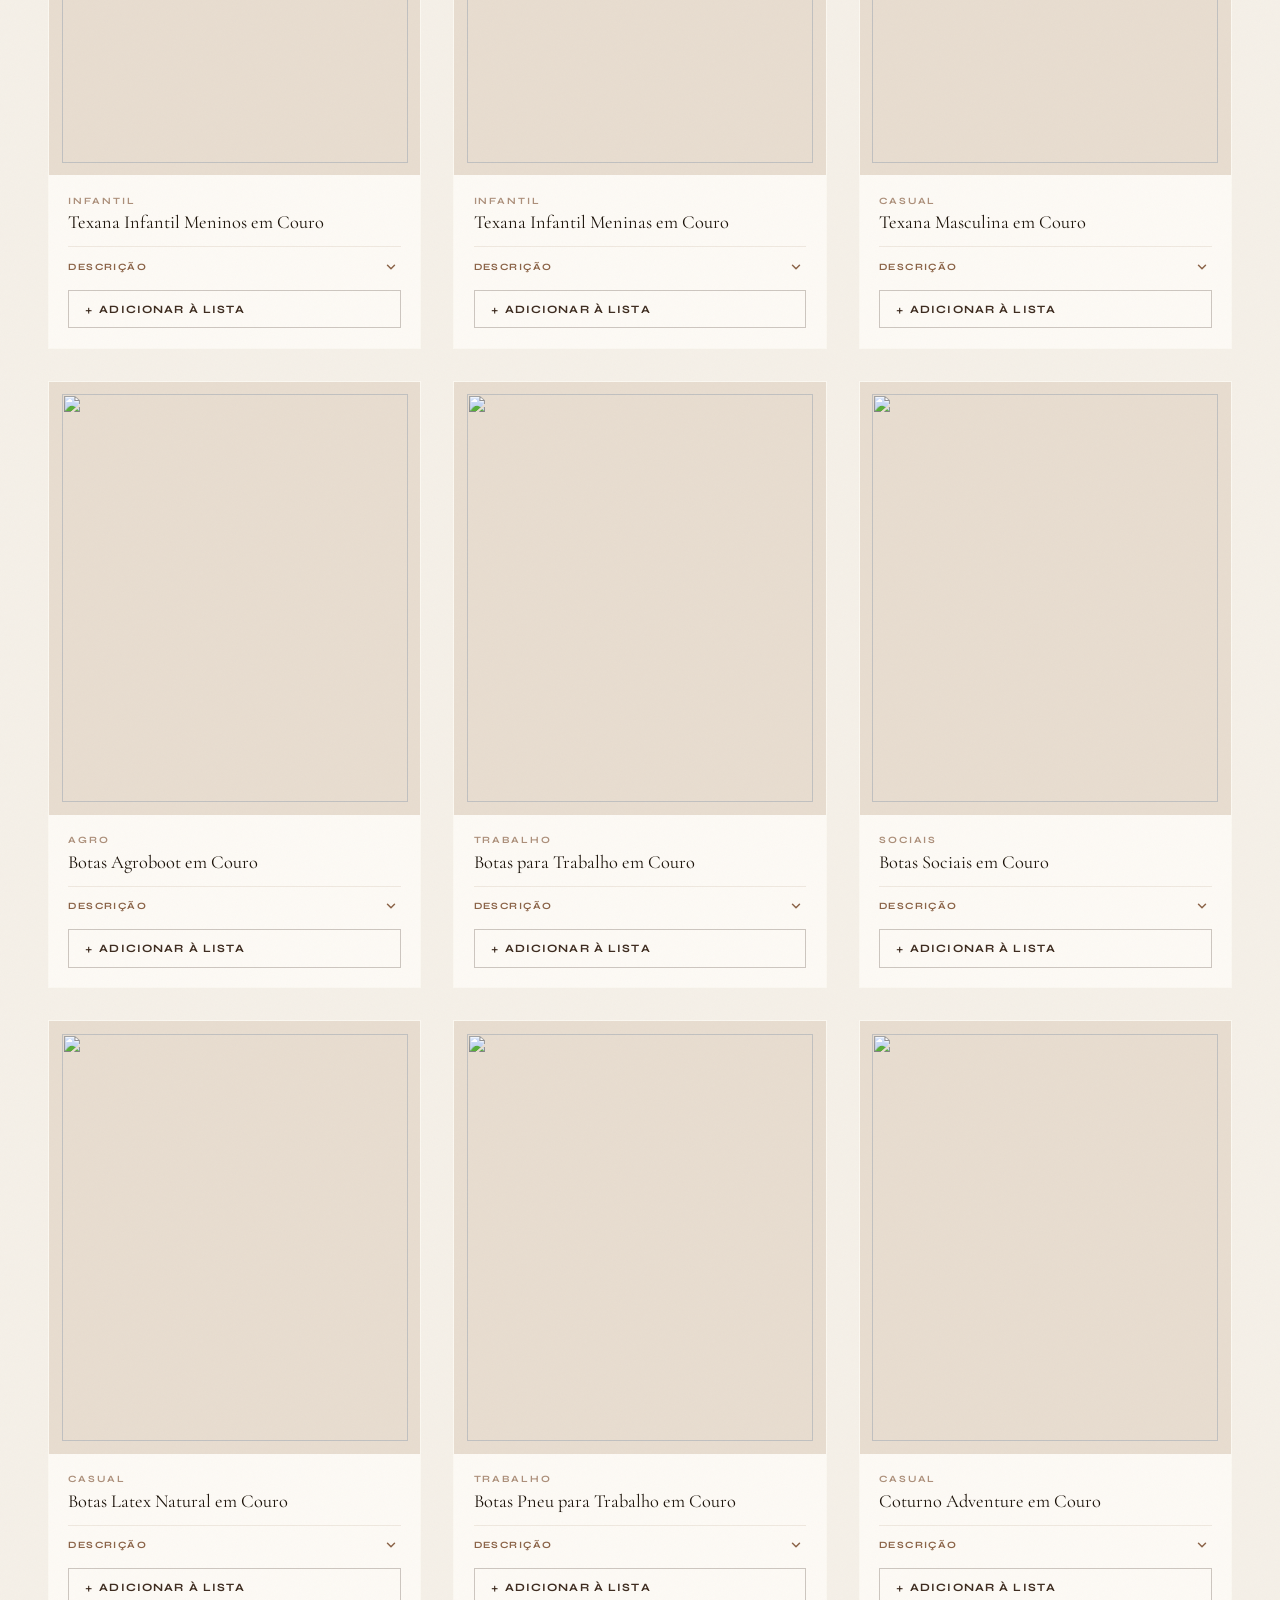
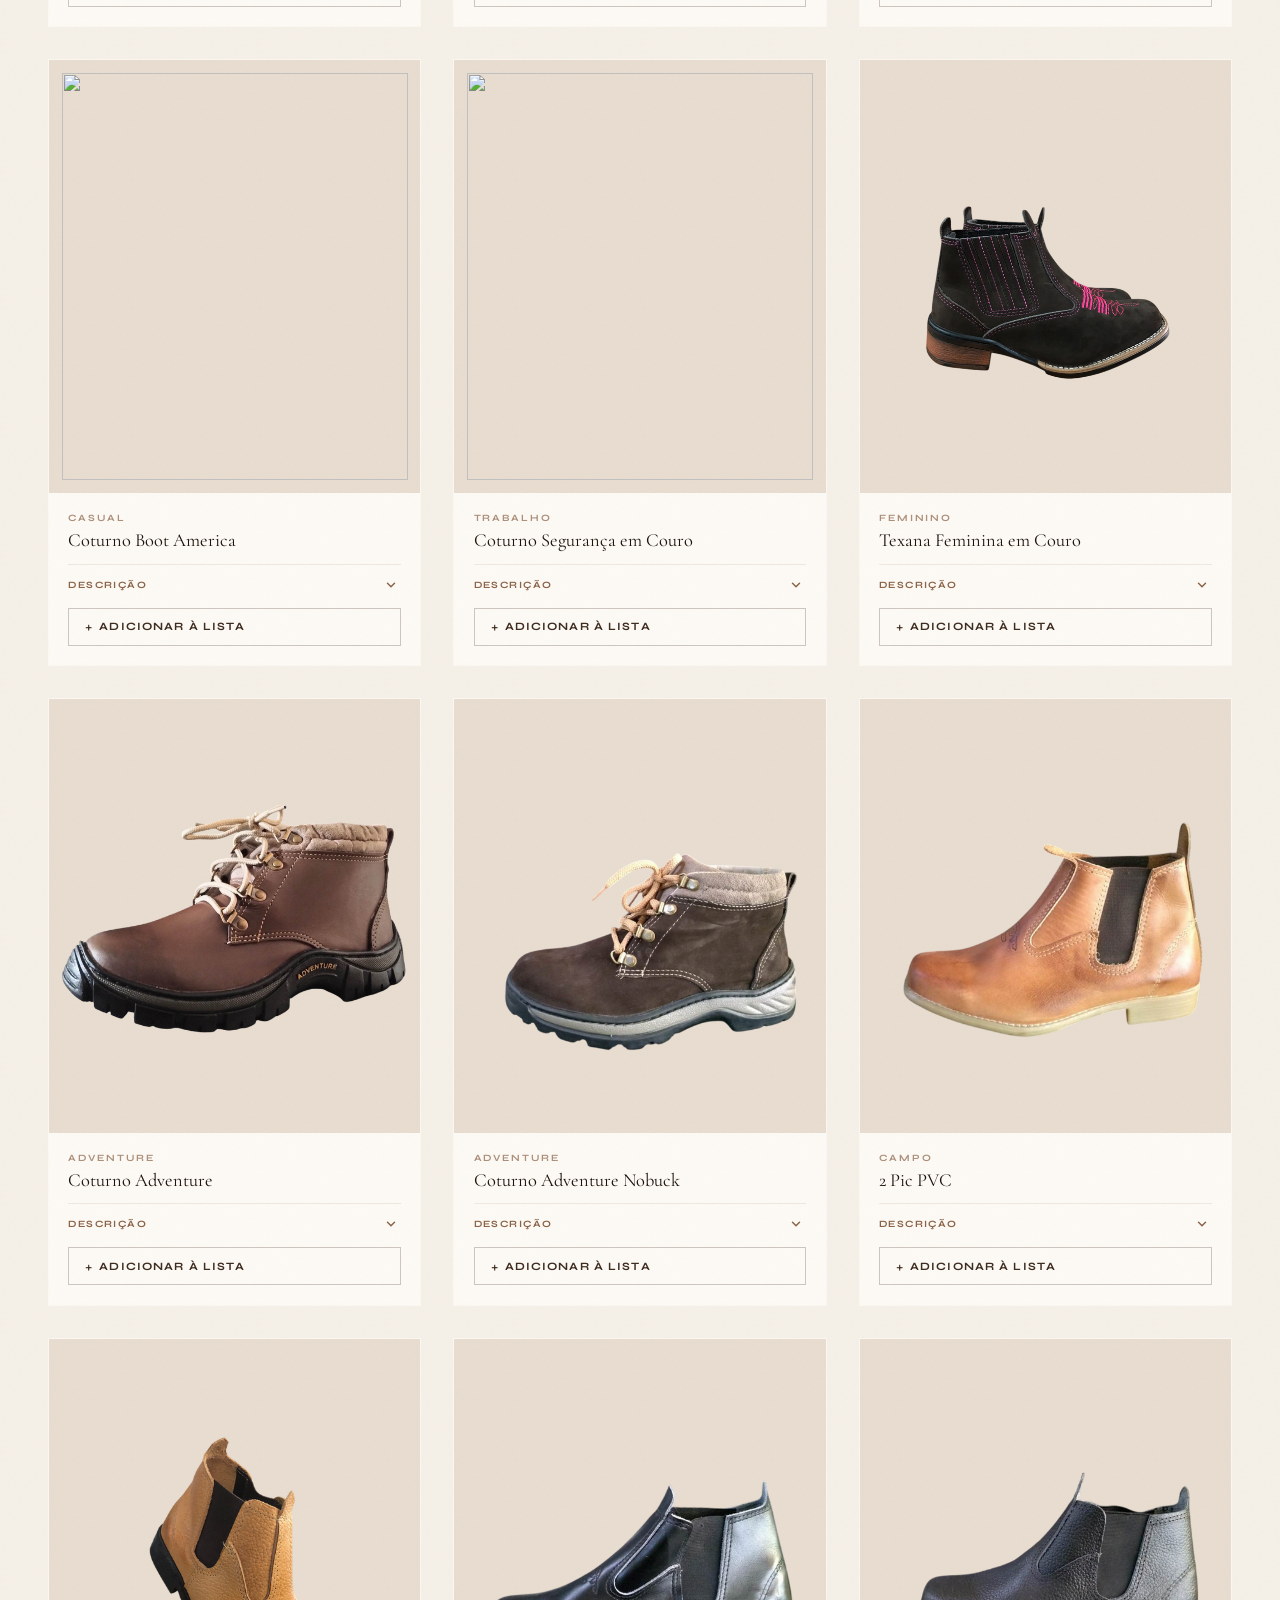
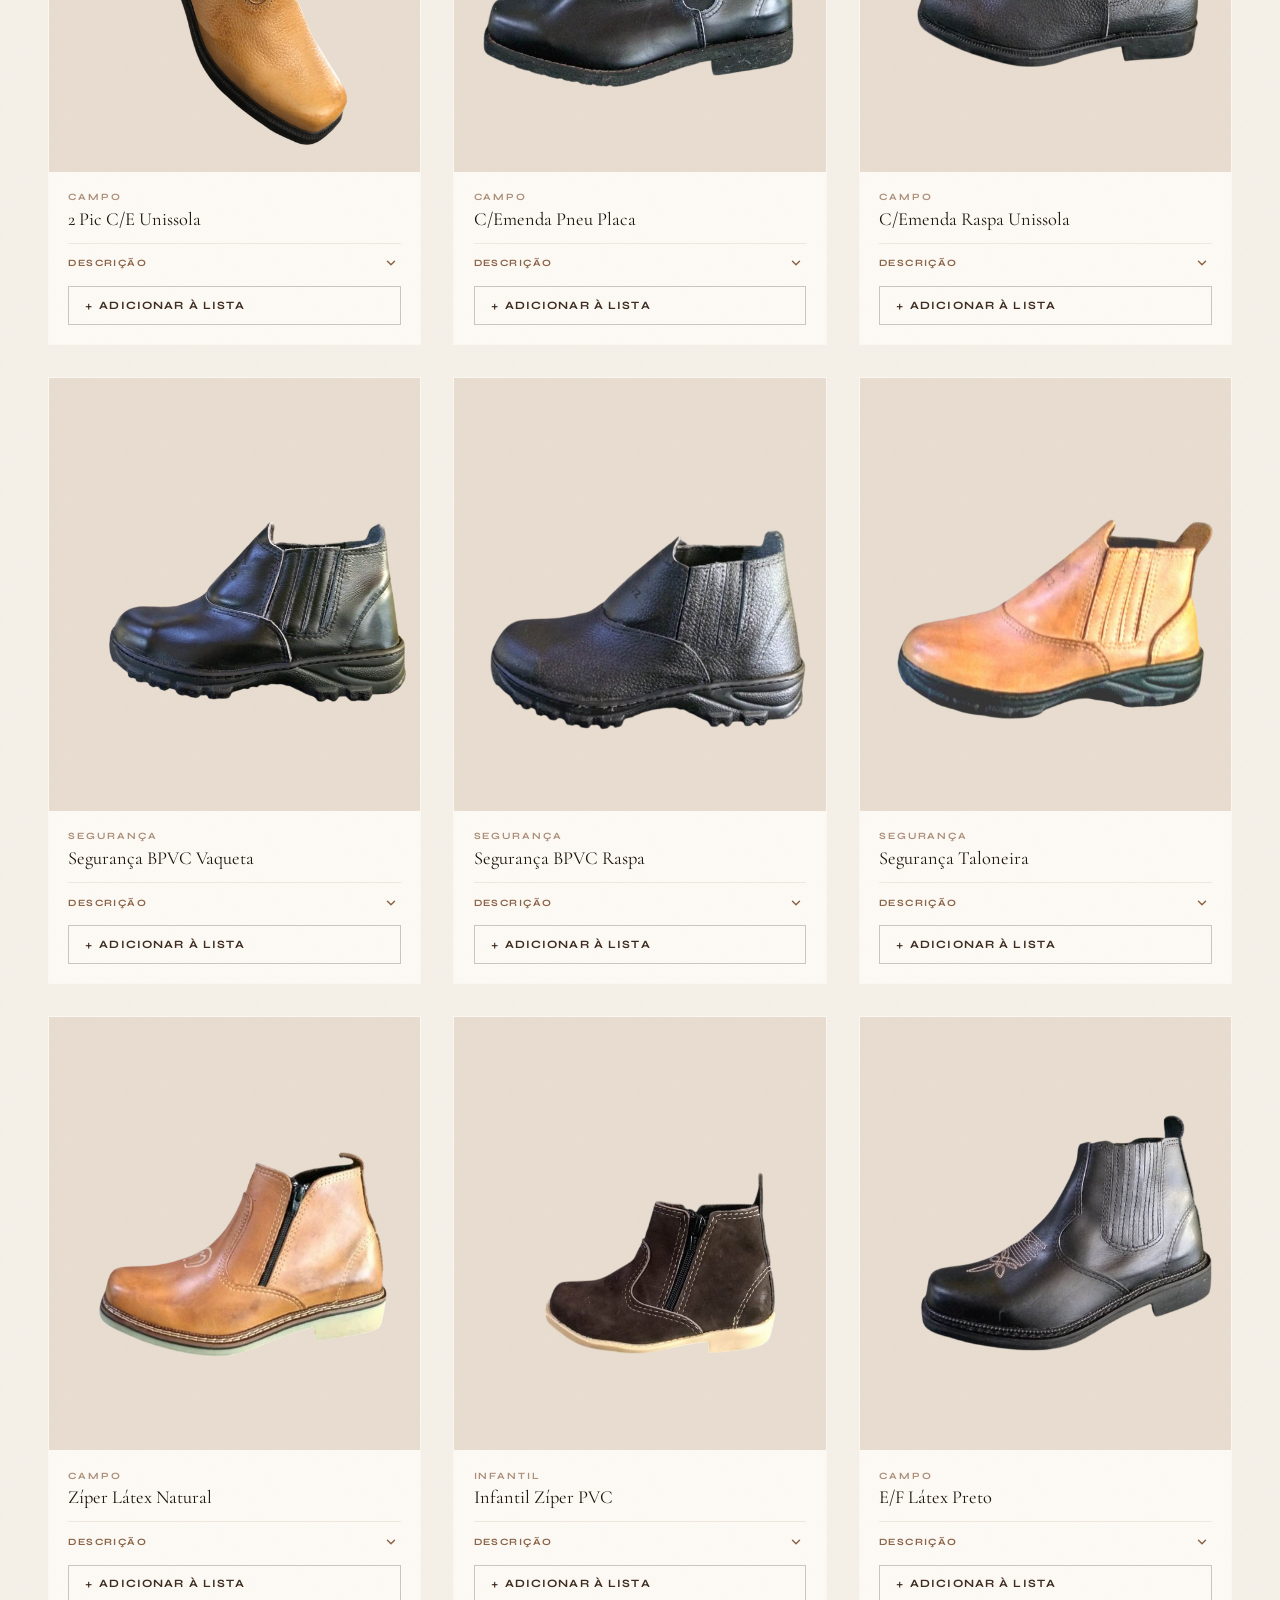
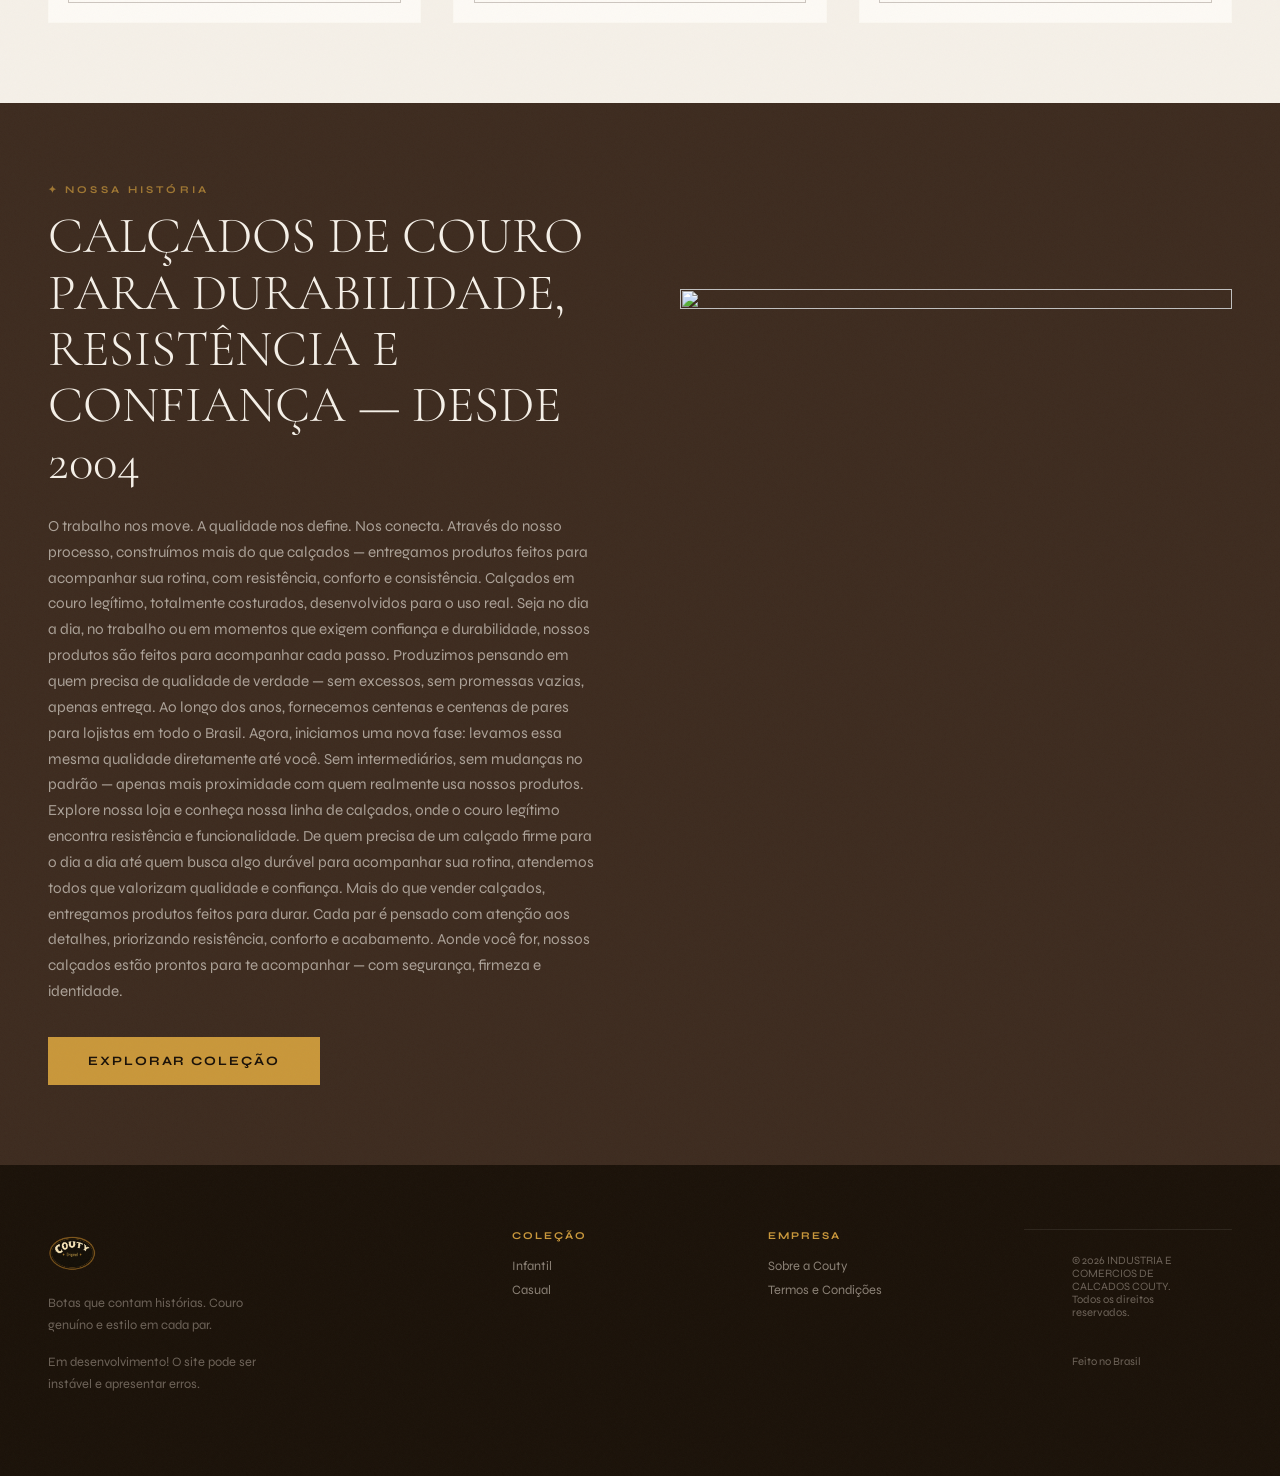
